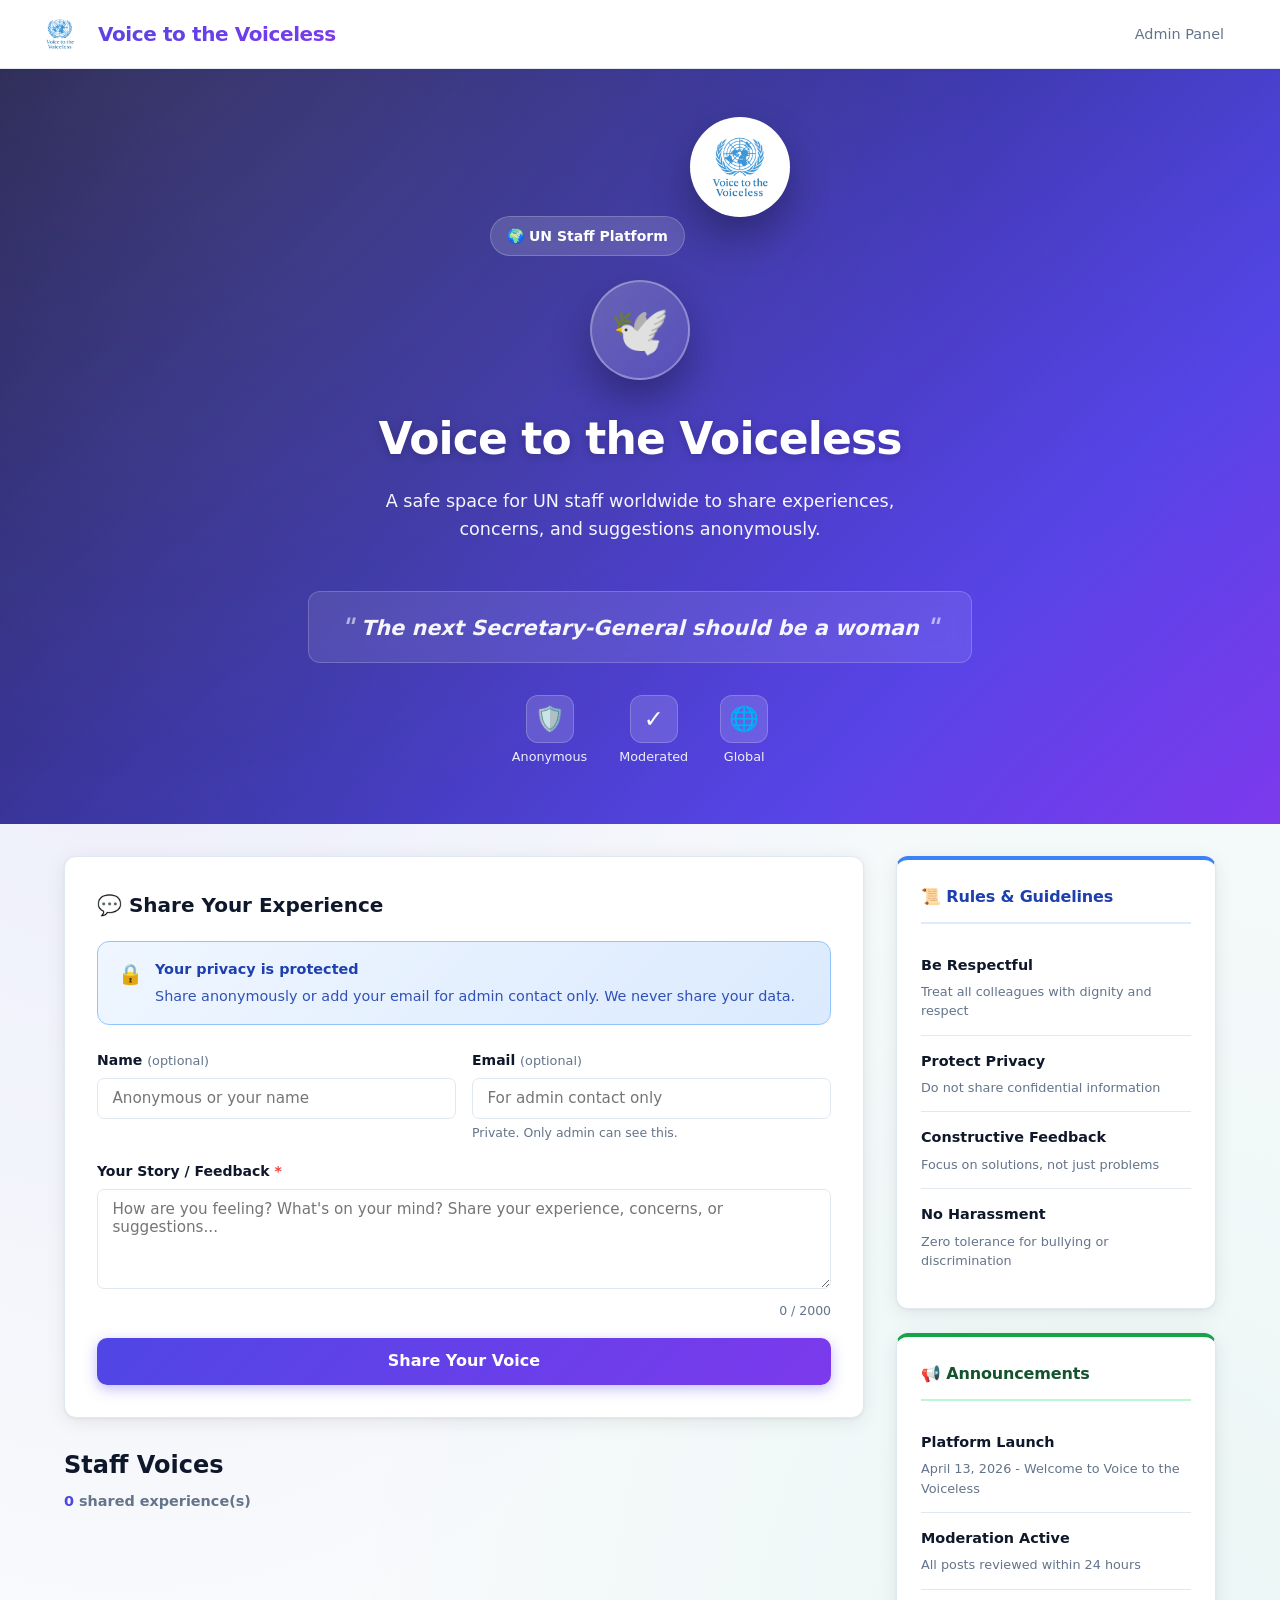
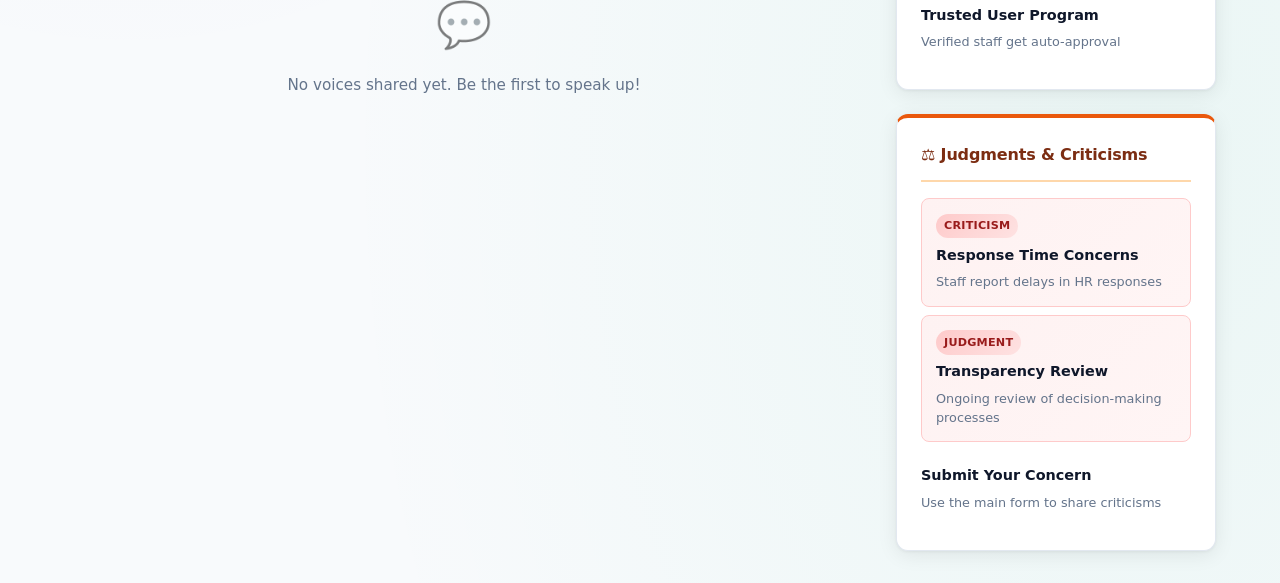
==== index.html @ 8edd5a97 "Increase slogan font size and weight, make it bolder" ====
<!DOCTYPE html>
<html lang="en">
<head>
  <meta charset="UTF-8" />
  <meta name="viewport" content="width=device-width, initial-scale=1.0" />
  <title>Voice to the Voiceless - UN Staff Platform</title>
  <link rel="stylesheet" href="style.css" />
  <style>
    /* Page-specific tweaks */
    .hero {
      background: linear-gradient(135deg, #1e1b4b 0%, #312e81 25%, #4f46e5 75%, #7c3aed 100%);
      color: #fff;
      padding: 3rem 1.5rem 3.5rem;
      text-align: center;
      position: relative;
      overflow: hidden;
    }
    .hero::before {
      content: '';
      position: absolute;
      top: -50%;
      left: -50%;
      width: 200%;
      height: 200%;
      background: radial-gradient(circle at 30% 20%, rgba(255,255,255,0.1) 0%, transparent 40%),
                  radial-gradient(circle at 70% 80%, rgba(124,58,237,0.3) 0%, transparent 40%);
      animation: heroShine 8s ease-in-out infinite;
    }
    @keyframes heroShine {
      0%, 100% { transform: rotate(0deg); }
      50% { transform: rotate(180deg); }
    }
    .hero-badge {
      display: inline-block;
      background: rgba(255,255,255,0.15);
      backdrop-filter: blur(8px);
      border: 1px solid rgba(255,255,255,0.2);
      padding: .5rem 1rem;
      border-radius: 99px;
      font-size: .875rem;
      font-weight: 600;
      margin-bottom: 1.5rem;
      position: relative;
      z-index: 1;
    }
    .hero-logo {
      width: 100px;
      height: 100px;
      margin-bottom: 1.5rem;
      border-radius: 50%;
      background: white;
      padding: 10px;
      box-shadow: 0 20px 40px rgba(0,0,0,0.3);
      position: relative;
      z-index: 1;
    }
    .hero-logo-fallback {
      width: 100px;
      height: 100px;
      margin: 0 auto 1.5rem;
      border-radius: 50%;
      background: linear-gradient(135deg, rgba(255,255,255,0.2), rgba(255,255,255,0.1));
      backdrop-filter: blur(10px);
      border: 2px solid rgba(255,255,255,0.3);
      display: grid;
      place-items: center;
      font-size: 3rem;
      box-shadow: 0 20px 40px rgba(0,0,0,0.3);
      position: relative;
      z-index: 1;
    }
    .hero h1 {
      font-size: clamp(1.8rem, 5vw, 2.75rem);
      font-weight: 800;
      margin-bottom: .75rem;
      position: relative;
      z-index: 1;
      letter-spacing: -0.02em;
      text-shadow: 0 2px 10px rgba(0,0,0,0.2);
    }
    .hero-subtitle {
      opacity: .95;
      font-size: 1.1rem;
      max-width: 540px;
      margin: 0 auto 1.5rem;
      position: relative;
      z-index: 1;
      line-height: 1.6;
      font-weight: 400;
    }
    .hero-slogan {
      margin-top: 1.5rem;
      font-style: italic;
      font-size: 1.3rem;
      font-weight: 700;
      opacity: 0.95;
      position: relative;
      z-index: 1;
      background: rgba(255,255,255,0.1);
      backdrop-filter: blur(8px);
      display: inline-block;
      padding: 1rem 2rem;
      border-radius: 12px;
      border: 1px solid rgba(255,255,255,0.2);
      animation: sloganPulse 3s ease-in-out infinite;
    }
    @keyframes sloganPulse {
      0%, 100% { 
        opacity: 0.95;
        box-shadow: 0 0 20px rgba(255,255,255,0.1);
      }
      50% { 
        opacity: 1;
        box-shadow: 0 0 40px rgba(255,255,255,0.25), 0 0 60px rgba(124,58,237,0.2);
        border-color: rgba(255,255,255,0.4);
      }
    }
    .quote-mark {
      color: rgba(255,255,255,0.6);
      font-size: 1.5rem;
      animation: quoteGlow 3s ease-in-out infinite;
    }
    @keyframes quoteGlow {
      0%, 100% { opacity: 0.6; }
      50% { opacity: 1; text-shadow: 0 0 10px rgba(255,255,255,0.5); }
    }
    .hero-stats {
      display: flex;
      justify-content: center;
      gap: 2rem;
      margin-top: 2rem;
      position: relative;
      z-index: 1;
    }
    .hero-stat {
      display: flex;
      flex-direction: column;
      align-items: center;
      gap: .25rem;
    }
    .hero-stat-num {
      font-size: 1.5rem;
      background: rgba(255,255,255,0.15);
      width: 48px;
      height: 48px;
      border-radius: 12px;
      display: grid;
      place-items: center;
      backdrop-filter: blur(8px);
      border: 1px solid rgba(255,255,255,0.2);
    }
    .hero-stat-label {
      font-size: .8rem;
      opacity: .9;
      font-weight: 500;
    }
    .privacy-note {
      background: linear-gradient(135deg, #eff6ff, #dbeafe);
      border: 1.5px solid #93c5fd;
      border-radius: 12px;
      padding: 1rem 1.25rem;
      font-size: .9rem;
      color: #1e40af;
      display: flex;
      align-items: flex-start;
      gap: .75rem;
      margin-bottom: 1.5rem;
    }
    .privacy-icon {
      font-size: 1.25rem;
      flex-shrink: 0;
    }
    .privacy-content {
      display: flex;
      flex-direction: column;
      gap: .25rem;
    }
    .privacy-content strong {
      font-weight: 600;
    }
    .privacy-content span {
      opacity: 0.9;
    }
    .btn-primary.full { width: 100%; justify-content: center; font-size: 1rem; padding: .75rem; }
    #comment-count-label {
      font-size: .9rem;
      color: var(--text-muted);
      font-weight: 600;
    }
    #comment-count-label span {
      color: var(--primary);
    }
    .optional-tag {
      color: var(--text-muted);
      font-size: .8rem;
      font-weight: 400;
    }
    .reply-btn {
      background: none;
      border: none;
      color: var(--primary);
      font-size: .85rem;
      cursor: pointer;
      padding: 0;
      margin-top: .5rem;
    }
    .reply-btn:hover {
      text-decoration: underline;
    }
    .reactions {
      display: flex;
      gap: .5rem;
      margin-top: .75rem;
    }
    .reaction-btn {
      background: var(--bg);
      border: 1.5px solid var(--border);
      border-radius: 99px;
      padding: .5rem 1rem;
      font-size: .9rem;
      cursor: pointer;
      transition: all var(--transition);
      display: inline-flex;
      align-items: center;
      gap: .35rem;
      font-weight: 500;
    }
    .reaction-btn:hover {
      background: var(--surface);
      border-color: var(--primary);
      transform: translateY(-2px);
      box-shadow: 0 4px 12px rgba(79, 70, 229, 0.15);
    }
    .reaction-btn.active {
      background: linear-gradient(135deg, var(--primary-light), #e0e7ff);
      border-color: var(--primary);
      color: var(--primary);
      box-shadow: 0 4px 12px rgba(79, 70, 229, 0.2);
    }
    
    /* Layout with sidebar */
    .main-layout {
      display: grid;
      grid-template-columns: 1fr 320px;
      gap: 2rem;
      max-width: 1200px;
      margin: 0 auto;
      padding: 2rem 1.5rem;
    }
    
    @media (max-width: 900px) {
      .main-layout {
        grid-template-columns: 1fr;
      }
    }
    
    /* Sidebar sections */
    .sidebar {
      display: flex;
      flex-direction: column;
      gap: 1.5rem;
    }
    
    .sidebar-section {
      background: var(--surface);
      border: 1px solid var(--border);
      border-radius: var(--radius);
      padding: 1.5rem;
      box-shadow: var(--shadow);
      transition: all var(--transition);
    }
    
    .sidebar-section:hover {
      box-shadow: var(--shadow-lg);
      transform: translateY(-2px);
    }
    
    .sidebar-section h3 {
      font-size: 1rem;
      font-weight: 700;
      margin-bottom: 1rem;
      padding-bottom: .75rem;
      border-bottom: 2px solid var(--border);
      display: flex;
      align-items: center;
      gap: .5rem;
      letter-spacing: -0.01em;
    }
    
    .sidebar-section.rules { border-top: 4px solid #3b82f6; }
    .sidebar-section.rules h3 { color: #1e40af; border-color: #dbeafe; }
    
    .sidebar-section.judgments { border-top: 4px solid #ea580c; }
    .sidebar-section.judgments h3 { color: #7c2d12; border-color: #fed7aa; }
    
    .sidebar-section.announcements { border-top: 4px solid #16a34a; }
    .sidebar-section.announcements h3 { color: #14532d; border-color: #bbf7d0; }
    
    .sidebar-item {
      padding: .875rem 0;
      border-bottom: 1px solid var(--border);
      font-size: .9rem;
      transition: all var(--transition);
    }
    
    .sidebar-item:last-child {
      border-bottom: none;
    }
    
    .sidebar-item:hover {
      padding-left: .5rem;
    }
    
    .sidebar-item-title {
      font-weight: 600;
      color: var(--text);
      margin-bottom: .35rem;
      display: flex;
      align-items: center;
      gap: .4rem;
    }
    
    .sidebar-item-meta {
      font-size: .8rem;
      color: var(--text-muted);
      line-height: 1.5;
    }
    
    .sidebar-item.criticism {
      background: linear-gradient(135deg, #fef2f2, #fff5f5);
      padding: .875rem;
      border-radius: 8px;
      margin-bottom: .5rem;
      border: 1px solid #fecaca;
    }
    
    .criticism-tag {
      display: inline-block;
      background: linear-gradient(135deg, #fecaca, #fee2e2);
      color: #991b1b;
      font-size: .7rem;
      padding: .2rem .5rem;
      border-radius: 99px;
      font-weight: 600;
      margin-bottom: .35rem;
      text-transform: uppercase;
      letter-spacing: 0.02em;
    }
  </style>
</head>
<body>

  <!-- Header -->
  <header class="site-header">
    <div class="header-inner">
      <a href="index.html" class="site-logo">
        <img src="logo.png" alt="Logo" style="width:40px;height:40px;border-radius:50%;margin-right:10px;">
        Voice to the Voiceless
      </a>
      <nav class="header-nav">
        <a href="admin.html">Admin Panel</a>
      </nav>
    </div>
  </header>

  <!-- Hero -->
  <div class="hero">
    <div class="hero-badge">🌍 UN Staff Platform</div>
    <img src="logo.png" alt="UN Voice Logo" class="hero-logo" onerror="this.style.display='none'">
    <div class="hero-logo-fallback" id="hero-logo-fallback">🕊️</div>
    <h1>Voice to the Voiceless</h1>
    <p class="hero-subtitle">A safe space for UN staff worldwide to share experiences, concerns, and suggestions anonymously.</p>
    <div class="hero-slogan">
      <span class="quote-mark">"</span>
      The next Secretary-General should be a woman
      <span class="quote-mark">"</span>
    </div>
    <div class="hero-stats">
      <div class="hero-stat">
        <span class="hero-stat-num">🛡️</span>
        <span class="hero-stat-label">Anonymous</span>
      </div>
      <div class="hero-stat">
        <span class="hero-stat-num">✓</span>
        <span class="hero-stat-label">Moderated</span>
      </div>
      <div class="hero-stat">
        <span class="hero-stat-num">🌐</span>
        <span class="hero-stat-label">Global</span>
      </div>
    </div>
  </div>

  <!-- Main Layout -->
  <div class="main-layout">
    
    <!-- Left Column: Comment Form & Discussion -->
    <div class="main-content">
      <!-- Submit Form -->
      <div class="card">
        <h2 class="card-title">&#128172; Share Your Experience</h2>

        <div class="privacy-note">
          <span class="privacy-icon">🔒</span>
          <div class="privacy-content">
            <strong>Your privacy is protected</strong>
            <span>Share anonymously or add your email for admin contact only. We never share your data.</span>
          </div>
        </div>

        <!-- Success banner -->
        <div class="submit-success" id="submit-success">
          &#10003;&nbsp; Your voice has been shared and is awaiting review. Thank you for speaking up!
        </div>

        <form id="comment-form" novalidate>
          <div class="form-row">
            <div class="form-group">
              <label for="name">Name <span class="optional-tag">(optional)</span></label>
              <input type="text" id="name" placeholder="Anonymous or your name" maxlength="60" />
            </div>
            <div class="form-group">
              <label for="email">Email <span class="optional-tag">(optional)</span></label>
              <input type="email" id="email" placeholder="For admin contact only" maxlength="120" />
              <div style="font-size:.78rem;color:var(--text-muted);margin-top:.25rem">
                Private. Only admin can see this.
              </div>
            </div>
          </div>

          <div class="form-group">
            <label for="message">Your Story / Feedback <span style="color:var(--danger)">*</span></label>
            <textarea id="message" placeholder="How are you feeling? What's on your mind? Share your experience, concerns, or suggestions..." maxlength="2000" required></textarea>
            <div class="char-counter" id="char-counter">0 / 2000</div>
          </div>

          <button type="submit" class="btn btn-primary full" id="submit-btn">
            Share Your Voice
          </button>
        </form>
      </div>

      <!-- Approved comments -->
      <div>
        <h2 class="section-heading">Staff Voices</h2>
        <p class="section-sub" id="comment-count-label">
          <span id="count-num">0</span> shared experience(s)
        </p>

        <div class="comment-list" id="approved-comments">
          <!-- injected by app.js -->
        </div>
      </div>
    </div>
    
    <!-- Right Column: Sidebar -->
    <aside class="sidebar">
      
      <!-- Rules Section -->
      <div class="sidebar-section rules">
        <h3>&#128220; Rules & Guidelines</h3>
        <div class="sidebar-item">
          <div class="sidebar-item-title">Be Respectful</div>
          <div class="sidebar-item-meta">Treat all colleagues with dignity and respect</div>
        </div>
        <div class="sidebar-item">
          <div class="sidebar-item-title">Protect Privacy</div>
          <div class="sidebar-item-meta">Do not share confidential information</div>
        </div>
        <div class="sidebar-item">
          <div class="sidebar-item-title">Constructive Feedback</div>
          <div class="sidebar-item-meta">Focus on solutions, not just problems</div>
        </div>
        <div class="sidebar-item">
          <div class="sidebar-item-title">No Harassment</div>
          <div class="sidebar-item-meta">Zero tolerance for bullying or discrimination</div>
        </div>
      </div>
      
      <!-- Announcements Section -->
      <div class="sidebar-section announcements">
        <h3>&#128226; Announcements</h3>
        <div class="sidebar-item">
          <div class="sidebar-item-title">Platform Launch</div>
          <div class="sidebar-item-meta">April 13, 2026 - Welcome to Voice to the Voiceless</div>
        </div>
        <div class="sidebar-item">
          <div class="sidebar-item-title">Moderation Active</div>
          <div class="sidebar-item-meta">All posts reviewed within 24 hours</div>
        </div>
        <div class="sidebar-item">
          <div class="sidebar-item-title">Trusted User Program</div>
          <div class="sidebar-item-meta">Verified staff get auto-approval</div>
        </div>
      </div>
      
      <!-- Judgments & Criticisms Section -->
      <div class="sidebar-section judgments">
        <h3>&#9878;&#65039; Judgments & Criticisms</h3>
        <div class="sidebar-item criticism">
          <span class="criticism-tag">Criticism</span>
          <div class="sidebar-item-title">Response Time Concerns</div>
          <div class="sidebar-item-meta">Staff report delays in HR responses</div>
        </div>
        <div class="sidebar-item criticism">
          <span class="criticism-tag">Judgment</span>
          <div class="sidebar-item-title">Transparency Review</div>
          <div class="sidebar-item-meta">Ongoing review of decision-making processes</div>
        </div>
        <div class="sidebar-item">
          <div class="sidebar-item-title">Submit Your Concern</div>
          <div class="sidebar-item-meta">Use the main form to share criticisms</div>
        </div>
      </div>
      
    </aside>
    
  </div>

  <!-- Toast container -->
  <div id="toast-container"></div>

  <script src="app.js"></script>
</body>
</html>
---- style.css ----
/* ============================================================
   Moderated Comment Board — Shared Styles
   ============================================================ */

*, *::before, *::after {
  box-sizing: border-box;
  margin: 0;
  padding: 0;
}

:root {
  --bg:          #f8fafc;
  --surface:     #ffffff;
  --border:      #e2e8f0;
  --primary:     #4f46e5;
  --primary-h:   #4338ca;
  --primary-light: #e0e7ff;
  --success:     #10b981;
  --success-bg:  #d1fae5;
  --danger:      #ef4444;
  --danger-bg:   #fee2e2;
  --warn:        #f59e0b;
  --warn-bg:     #fef3c7;
  --text:        #0f172a;
  --text-muted:  #64748b;
  --radius:      12px;
  --radius-sm:   8px;
  --shadow:      0 1px 3px rgba(0,0,0,.05), 0 4px 20px rgba(0,0,0,.08);
  --shadow-lg:   0 10px 40px rgba(0,0,0,.12);
  --transition:  .2s cubic-bezier(0.4, 0, 0.2, 1);
}

body {
  font-family: 'Inter', 'Segoe UI', system-ui, -apple-system, sans-serif;
  background: var(--bg);
  color: var(--text);
  line-height: 1.6;
  min-height: 100vh;
  background-image: 
    radial-gradient(ellipse at 10% 20%, rgba(79, 70, 229, 0.08) 0%, transparent 50%),
    radial-gradient(ellipse at 90% 80%, rgba(16, 185, 129, 0.06) 0%, transparent 50%);
}

/* ── Header ─────────────────────────────────────────────── */
.site-header {
  background: rgba(255, 255, 255, 0.95);
  backdrop-filter: blur(12px);
  border-bottom: 1px solid var(--border);
  padding: 0 1.5rem;
  position: sticky;
  top: 0;
  z-index: 100;
  box-shadow: 0 1px 3px rgba(0,0,0,.04);
}

.header-inner {
  max-width: 1200px;
  margin: 0 auto;
  height: 68px;
  display: flex;
  align-items: center;
  justify-content: space-between;
}

.site-logo {
  font-size: 1.25rem;
  font-weight: 800;
  background: linear-gradient(135deg, var(--primary) 0%, #7c3aed 100%);
  -webkit-background-clip: text;
  -webkit-text-fill-color: transparent;
  background-clip: text;
  text-decoration: none;
  display: flex;
  align-items: center;
  gap: .5rem;
  letter-spacing: -0.02em;
}

.site-logo .logo-icon {
  width: 36px;
  height: 36px;
  background: linear-gradient(135deg, var(--primary) 0%, #7c3aed 100%);
  border-radius: 10px;
  display: grid;
  place-items: center;
  color: #fff;
  font-size: 1rem;
  box-shadow: 0 4px 12px rgba(79, 70, 229, 0.3);
}

.header-nav a {
  font-size: .9rem;
  font-weight: 500;
  color: var(--text-muted);
  text-decoration: none;
  padding: .5rem 1rem;
  border-radius: 8px;
  transition: all var(--transition);
}

.header-nav a:hover {
  background: var(--primary-light);
  color: var(--primary);
}

/* ── Layout ──────────────────────────────────────────────── */
.page-container {
  max-width: 860px;
  margin: 2.5rem auto;
  padding: 0 1.5rem;
}

/* ── Cards ───────────────────────────────────────────────── */
.card {
  background: var(--surface);
  border: 1px solid var(--border);
  border-radius: var(--radius);
  box-shadow: var(--shadow);
  padding: 2rem;
  margin-bottom: 1.75rem;
  transition: transform var(--transition), box-shadow var(--transition);
}

.card:hover {
  box-shadow: var(--shadow-lg);
}

.card-title {
  font-size: 1.25rem;
  font-weight: 700;
  margin-bottom: 1.25rem;
  color: var(--text);
  display: flex;
  align-items: center;
  gap: .5rem;
}

/* ── Forms ───────────────────────────────────────────────── */
.form-group {
  margin-bottom: 1.1rem;
}

label {
  display: block;
  font-size: .875rem;
  font-weight: 600;
  margin-bottom: .4rem;
  color: var(--text);
}

input[type="text"],
input[type="email"],
textarea {
  width: 100%;
  padding: .65rem .9rem;
  border: 1px solid var(--border);
  border-radius: 7px;
  font-size: .95rem;
  font-family: inherit;
  color: var(--text);
  background: var(--surface);
  transition: border-color var(--transition), box-shadow var(--transition);
  resize: vertical;
}

input[type="text"]:focus,
input[type="email"]:focus,
textarea:focus {
  outline: none;
  border-color: var(--primary);
  box-shadow: 0 0 0 3px rgba(79,70,229,.15);
}

textarea { min-height: 100px; }

.form-row {
  display: grid;
  grid-template-columns: 1fr 1fr;
  gap: 1rem;
}

@media (max-width: 560px) {
  .form-row { grid-template-columns: 1fr; }
}

/* ── Buttons ─────────────────────────────────────────────── */
.btn {
  display: inline-flex;
  align-items: center;
  justify-content: center;
  gap: .5rem;
  padding: .75rem 1.5rem;
  border: none;
  border-radius: 10px;
  font-size: .95rem;
  font-weight: 600;
  font-family: inherit;
  cursor: pointer;
  transition: all var(--transition);
  text-decoration: none;
  line-height: 1.4;
  position: relative;
  overflow: hidden;
}

.btn::before {
  content: '';
  position: absolute;
  top: 0;
  left: 0;
  right: 0;
  bottom: 0;
  background: linear-gradient(rgba(255,255,255,0.1), transparent);
  opacity: 0;
  transition: opacity var(--transition);
}

.btn:hover::before { opacity: 1; }

.btn:active { transform: translateY(1px) scale(0.98); }

.btn-primary {
  background: linear-gradient(135deg, var(--primary) 0%, #7c3aed 100%);
  color: #fff;
  box-shadow: 0 4px 14px rgba(79, 70, 229, 0.35);
}
.btn-primary:hover { 
  background: linear-gradient(135deg, var(--primary-h) 0%, #6d28d9 100%);
  box-shadow: 0 6px 20px rgba(79, 70, 229, 0.45);
  transform: translateY(-1px);
}

.btn-success {
  background: linear-gradient(135deg, var(--success) 0%, #059669 100%);
  color: #fff;
  box-shadow: 0 4px 14px rgba(16, 185, 129, 0.3);
}
.btn-success:hover { 
  background: linear-gradient(135deg, #059669 0%, #047857 100%);
  box-shadow: 0 6px 20px rgba(16, 185, 129, 0.4);
  transform: translateY(-1px);
}

.btn-danger {
  background: linear-gradient(135deg, var(--danger) 0%, #dc2626 100%);
  color: #fff;
  box-shadow: 0 4px 14px rgba(239, 68, 68, 0.3);
}
.btn-danger:hover { 
  background: linear-gradient(135deg, #dc2626 0%, #b91c1c 100%);
  box-shadow: 0 6px 20px rgba(239, 68, 68, 0.4);
  transform: translateY(-1px);
}

.btn-ghost {
  background: var(--surface);
  color: var(--text-muted);
  border: 1.5px solid var(--border);
}
.btn-ghost:hover { 
  background: var(--bg); 
  color: var(--text);
  border-color: var(--primary);
  transform: translateY(-1px);
}

.btn:disabled {
  opacity: .55;
  cursor: not-allowed;
  transform: none;
  box-shadow: none;
}

/* ── Badges ──────────────────────────────────────────────── */
.badge {
  display: inline-block;
  padding: .2rem .65rem;
  border-radius: 99px;
  font-size: .75rem;
  font-weight: 700;
  letter-spacing: .02em;
}

.badge-pending  { background: var(--warn-bg);    color: var(--warn);    }
.badge-approved { background: var(--success-bg); color: var(--success); }
.badge-rejected { background: var(--danger-bg);  color: var(--danger);  }

/* ── Comment Cards ───────────────────────────────────────── */
.comment-list {
  display: flex;
  flex-direction: column;
  gap: 1.25rem;
}

.comment-card {
  background: var(--surface);
  border: 1px solid var(--border);
  border-radius: var(--radius);
  padding: 1.5rem;
  box-shadow: var(--shadow);
  transition: all var(--transition);
  position: relative;
}

.comment-card::before {
  content: '';
  position: absolute;
  top: 0;
  left: 0;
  right: 0;
  height: 3px;
  background: linear-gradient(90deg, var(--primary), #7c3aed);
  border-radius: var(--radius) var(--radius) 0 0;
  opacity: 0;
  transition: opacity var(--transition);
}

.comment-card:hover { 
  box-shadow: var(--shadow-lg);
  transform: translateY(-2px);
}

.comment-card:hover::before { opacity: 1; }

.comment-meta {
  display: flex;
  align-items: center;
  gap: .875rem;
  margin-bottom: .875rem;
  flex-wrap: wrap;
}

.comment-avatar {
  width: 44px;
  height: 44px;
  border-radius: 50%;
  background: linear-gradient(135deg, var(--primary) 0%, #7c3aed 50%, #a855f7 100%);
  color: #fff;
  display: grid;
  place-items: center;
  font-weight: 700;
  font-size: 1rem;
  flex-shrink: 0;
  box-shadow: 0 4px 12px rgba(79, 70, 229, 0.25);
}

.comment-author {
  font-weight: 700;
  font-size: 1rem;
  color: var(--text);
}

.comment-date {
  font-size: .825rem;
  color: var(--text-muted);
  margin-left: auto;
  font-weight: 500;
}

.comment-body {
  font-size: 1rem;
  color: var(--text);
  white-space: pre-wrap;
  word-break: break-word;
  line-height: 1.7;
  padding-left: 0;
}

/* ── Toast Notification ──────────────────────────────────── */
#toast-container {
  position: fixed;
  bottom: 1.5rem;
  right: 1.5rem;
  z-index: 9999;
  display: flex;
  flex-direction: column;
  gap: .6rem;
  pointer-events: none;
}

.toast {
  padding: .8rem 1.2rem;
  border-radius: 8px;
  font-size: .9rem;
  font-weight: 600;
  color: #fff;
  box-shadow: 0 4px 16px rgba(0,0,0,.18);
  opacity: 0;
  transform: translateY(12px);
  animation: toastIn .25s ease forwards, toastOut .3s ease 2.7s forwards;
  max-width: 300px;
}

.toast-success { background: var(--success); }
.toast-error   { background: var(--danger);  }
.toast-info    { background: var(--primary);  }

@keyframes toastIn {
  to { opacity: 1; transform: translateY(0); }
}
@keyframes toastOut {
  to { opacity: 0; transform: translateY(8px); }
}

/* ── Empty State ─────────────────────────────────────────── */
.empty-state {
  text-align: center;
  padding: 3rem 1.5rem;
  color: var(--text-muted);
}

.empty-state .empty-icon {
  font-size: 2.8rem;
  margin-bottom: .8rem;
  opacity: .5;
}

.empty-state p {
  font-size: .95rem;
}

/* ── Section headings ────────────────────────────────────── */
.section-heading {
  font-size: 1.5rem;
  font-weight: 800;
  margin-bottom: .35rem;
}

.section-sub {
  color: var(--text-muted);
  font-size: .95rem;
  margin-bottom: 1.75rem;
}

/* ── Divider ─────────────────────────────────────────────── */
.divider {
  border: none;
  border-top: 1px solid var(--border);
  margin: 1.75rem 0;
}

/* ── Char counter ────────────────────────────────────────── */
.char-counter {
  font-size: .78rem;
  color: var(--text-muted);
  text-align: right;
  margin-top: .25rem;
}

.char-counter.over { color: var(--danger); }

/* ── Success banner ──────────────────────────────────────── */
.submit-success {
  background: var(--success-bg);
  border: 1px solid #bbf7d0;
  border-radius: var(--radius);
  padding: 1.25rem 1.5rem;
  color: var(--success);
  font-weight: 600;
  display: none;
  align-items: center;
  gap: .6rem;
  font-size: .95rem;
}
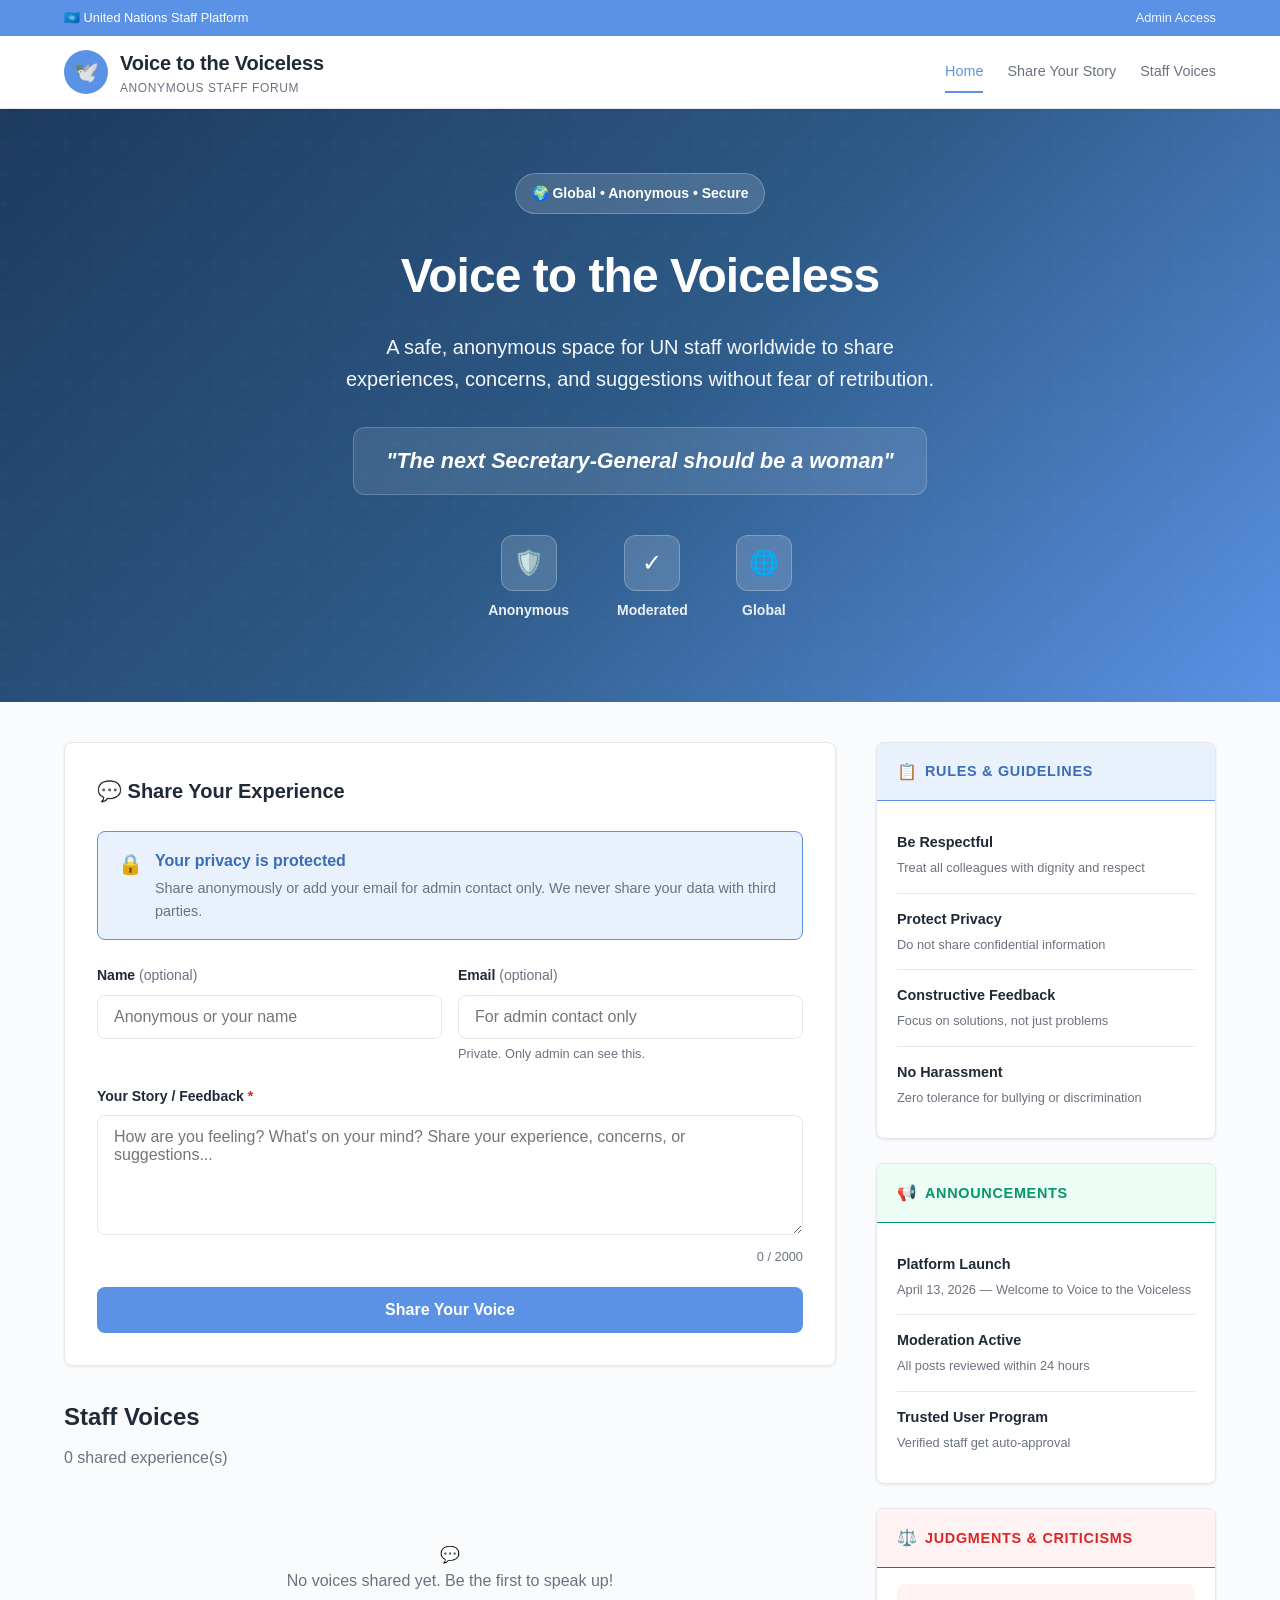
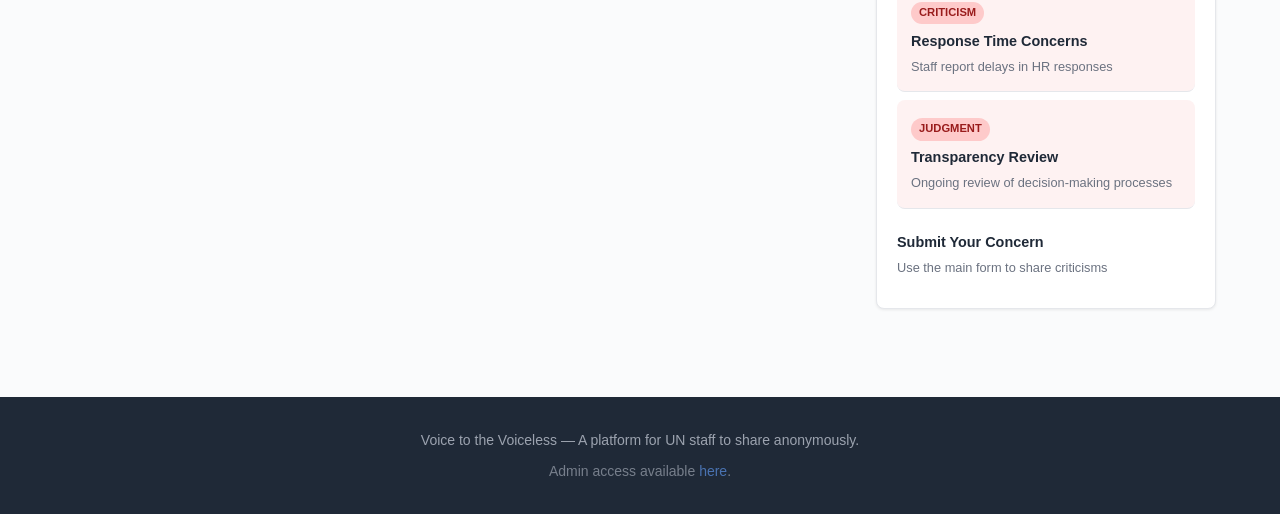
==== commit 88620240: "Complete UN-style professional redesign - official colors, clean layout, improved aesthetics" ====
--- a/index.html
+++ b/index.html
@@ -4,413 +4,82 @@
   <meta charset="UTF-8" />
   <meta name="viewport" content="width=device-width, initial-scale=1.0" />
   <title>Voice to the Voiceless - UN Staff Platform</title>
-  <link rel="stylesheet" href="style.css" />
-  <style>
-    /* Page-specific tweaks */
-    .hero {
-      background: linear-gradient(135deg, #1e1b4b 0%, #312e81 25%, #4f46e5 75%, #7c3aed 100%);
-      color: #fff;
-      padding: 3rem 1.5rem 3.5rem;
-      text-align: center;
-      position: relative;
-      overflow: hidden;
-    }
-    .hero::before {
-      content: '';
-      position: absolute;
-      top: -50%;
-      left: -50%;
-      width: 200%;
-      height: 200%;
-      background: radial-gradient(circle at 30% 20%, rgba(255,255,255,0.1) 0%, transparent 40%),
-                  radial-gradient(circle at 70% 80%, rgba(124,58,237,0.3) 0%, transparent 40%);
-      animation: heroShine 8s ease-in-out infinite;
-    }
-    @keyframes heroShine {
-      0%, 100% { transform: rotate(0deg); }
-      50% { transform: rotate(180deg); }
-    }
-    .hero-badge {
-      display: inline-block;
-      background: rgba(255,255,255,0.15);
-      backdrop-filter: blur(8px);
-      border: 1px solid rgba(255,255,255,0.2);
-      padding: .5rem 1rem;
-      border-radius: 99px;
-      font-size: .875rem;
-      font-weight: 600;
-      margin-bottom: 1.5rem;
-      position: relative;
-      z-index: 1;
-    }
-    .hero-logo {
-      width: 100px;
-      height: 100px;
-      margin-bottom: 1.5rem;
-      border-radius: 50%;
-      background: white;
-      padding: 10px;
-      box-shadow: 0 20px 40px rgba(0,0,0,0.3);
-      position: relative;
-      z-index: 1;
-    }
-    .hero-logo-fallback {
-      width: 100px;
-      height: 100px;
-      margin: 0 auto 1.5rem;
-      border-radius: 50%;
-      background: linear-gradient(135deg, rgba(255,255,255,0.2), rgba(255,255,255,0.1));
-      backdrop-filter: blur(10px);
-      border: 2px solid rgba(255,255,255,0.3);
-      display: grid;
-      place-items: center;
-      font-size: 3rem;
-      box-shadow: 0 20px 40px rgba(0,0,0,0.3);
-      position: relative;
-      z-index: 1;
-    }
-    .hero h1 {
-      font-size: clamp(1.8rem, 5vw, 2.75rem);
-      font-weight: 800;
-      margin-bottom: .75rem;
-      position: relative;
-      z-index: 1;
-      letter-spacing: -0.02em;
-      text-shadow: 0 2px 10px rgba(0,0,0,0.2);
-    }
-    .hero-subtitle {
-      opacity: .95;
-      font-size: 1.1rem;
-      max-width: 540px;
-      margin: 0 auto 1.5rem;
-      position: relative;
-      z-index: 1;
-      line-height: 1.6;
-      font-weight: 400;
-    }
-    .hero-slogan {
-      margin-top: 1.5rem;
-      font-style: italic;
-      font-size: 1.3rem;
-      font-weight: 700;
-      opacity: 0.95;
-      position: relative;
-      z-index: 1;
-      background: rgba(255,255,255,0.1);
-      backdrop-filter: blur(8px);
-      display: inline-block;
-      padding: 1rem 2rem;
-      border-radius: 12px;
-      border: 1px solid rgba(255,255,255,0.2);
-      animation: sloganPulse 3s ease-in-out infinite;
-    }
-    @keyframes sloganPulse {
-      0%, 100% { 
-        opacity: 0.95;
-        box-shadow: 0 0 20px rgba(255,255,255,0.1);
-      }
-      50% { 
-        opacity: 1;
-        box-shadow: 0 0 40px rgba(255,255,255,0.25), 0 0 60px rgba(124,58,237,0.2);
-        border-color: rgba(255,255,255,0.4);
-      }
-    }
-    .quote-mark {
-      color: rgba(255,255,255,0.6);
-      font-size: 1.5rem;
-      animation: quoteGlow 3s ease-in-out infinite;
-    }
-    @keyframes quoteGlow {
-      0%, 100% { opacity: 0.6; }
-      50% { opacity: 1; text-shadow: 0 0 10px rgba(255,255,255,0.5); }
-    }
-    .hero-stats {
-      display: flex;
-      justify-content: center;
-      gap: 2rem;
-      margin-top: 2rem;
-      position: relative;
-      z-index: 1;
-    }
-    .hero-stat {
-      display: flex;
-      flex-direction: column;
-      align-items: center;
-      gap: .25rem;
-    }
-    .hero-stat-num {
-      font-size: 1.5rem;
-      background: rgba(255,255,255,0.15);
-      width: 48px;
-      height: 48px;
-      border-radius: 12px;
-      display: grid;
-      place-items: center;
-      backdrop-filter: blur(8px);
-      border: 1px solid rgba(255,255,255,0.2);
-    }
-    .hero-stat-label {
-      font-size: .8rem;
-      opacity: .9;
-      font-weight: 500;
-    }
-    .privacy-note {
-      background: linear-gradient(135deg, #eff6ff, #dbeafe);
-      border: 1.5px solid #93c5fd;
-      border-radius: 12px;
-      padding: 1rem 1.25rem;
-      font-size: .9rem;
-      color: #1e40af;
-      display: flex;
-      align-items: flex-start;
-      gap: .75rem;
-      margin-bottom: 1.5rem;
-    }
-    .privacy-icon {
-      font-size: 1.25rem;
-      flex-shrink: 0;
-    }
-    .privacy-content {
-      display: flex;
-      flex-direction: column;
-      gap: .25rem;
-    }
-    .privacy-content strong {
-      font-weight: 600;
-    }
-    .privacy-content span {
-      opacity: 0.9;
-    }
-    .btn-primary.full { width: 100%; justify-content: center; font-size: 1rem; padding: .75rem; }
-    #comment-count-label {
-      font-size: .9rem;
-      color: var(--text-muted);
-      font-weight: 600;
-    }
-    #comment-count-label span {
-      color: var(--primary);
-    }
-    .optional-tag {
-      color: var(--text-muted);
-      font-size: .8rem;
-      font-weight: 400;
-    }
-    .reply-btn {
-      background: none;
-      border: none;
-      color: var(--primary);
-      font-size: .85rem;
-      cursor: pointer;
-      padding: 0;
-      margin-top: .5rem;
-    }
-    .reply-btn:hover {
-      text-decoration: underline;
-    }
-    .reactions {
-      display: flex;
-      gap: .5rem;
-      margin-top: .75rem;
-    }
-    .reaction-btn {
-      background: var(--bg);
-      border: 1.5px solid var(--border);
-      border-radius: 99px;
-      padding: .5rem 1rem;
-      font-size: .9rem;
-      cursor: pointer;
-      transition: all var(--transition);
-      display: inline-flex;
-      align-items: center;
-      gap: .35rem;
-      font-weight: 500;
-    }
-    .reaction-btn:hover {
-      background: var(--surface);
-      border-color: var(--primary);
-      transform: translateY(-2px);
-      box-shadow: 0 4px 12px rgba(79, 70, 229, 0.15);
-    }
-    .reaction-btn.active {
-      background: linear-gradient(135deg, var(--primary-light), #e0e7ff);
-      border-color: var(--primary);
-      color: var(--primary);
-      box-shadow: 0 4px 12px rgba(79, 70, 229, 0.2);
-    }
-    
-    /* Layout with sidebar */
-    .main-layout {
-      display: grid;
-      grid-template-columns: 1fr 320px;
-      gap: 2rem;
-      max-width: 1200px;
-      margin: 0 auto;
-      padding: 2rem 1.5rem;
-    }
-    
-    @media (max-width: 900px) {
-      .main-layout {
-        grid-template-columns: 1fr;
-      }
-    }
-    
-    /* Sidebar sections */
-    .sidebar {
-      display: flex;
-      flex-direction: column;
-      gap: 1.5rem;
-    }
-    
-    .sidebar-section {
-      background: var(--surface);
-      border: 1px solid var(--border);
-      border-radius: var(--radius);
-      padding: 1.5rem;
-      box-shadow: var(--shadow);
-      transition: all var(--transition);
-    }
-    
-    .sidebar-section:hover {
-      box-shadow: var(--shadow-lg);
-      transform: translateY(-2px);
-    }
-    
-    .sidebar-section h3 {
-      font-size: 1rem;
-      font-weight: 700;
-      margin-bottom: 1rem;
-      padding-bottom: .75rem;
-      border-bottom: 2px solid var(--border);
-      display: flex;
-      align-items: center;
-      gap: .5rem;
-      letter-spacing: -0.01em;
-    }
-    
-    .sidebar-section.rules { border-top: 4px solid #3b82f6; }
-    .sidebar-section.rules h3 { color: #1e40af; border-color: #dbeafe; }
-    
-    .sidebar-section.judgments { border-top: 4px solid #ea580c; }
-    .sidebar-section.judgments h3 { color: #7c2d12; border-color: #fed7aa; }
-    
-    .sidebar-section.announcements { border-top: 4px solid #16a34a; }
-    .sidebar-section.announcements h3 { color: #14532d; border-color: #bbf7d0; }
-    
-    .sidebar-item {
-      padding: .875rem 0;
-      border-bottom: 1px solid var(--border);
-      font-size: .9rem;
-      transition: all var(--transition);
-    }
-    
-    .sidebar-item:last-child {
-      border-bottom: none;
-    }
-    
-    .sidebar-item:hover {
-      padding-left: .5rem;
-    }
-    
-    .sidebar-item-title {
-      font-weight: 600;
-      color: var(--text);
-      margin-bottom: .35rem;
-      display: flex;
-      align-items: center;
-      gap: .4rem;
-    }
-    
-    .sidebar-item-meta {
-      font-size: .8rem;
-      color: var(--text-muted);
-      line-height: 1.5;
-    }
-    
-    .sidebar-item.criticism {
-      background: linear-gradient(135deg, #fef2f2, #fff5f5);
-      padding: .875rem;
-      border-radius: 8px;
-      margin-bottom: .5rem;
-      border: 1px solid #fecaca;
-    }
-    
-    .criticism-tag {
-      display: inline-block;
-      background: linear-gradient(135deg, #fecaca, #fee2e2);
-      color: #991b1b;
-      font-size: .7rem;
-      padding: .2rem .5rem;
-      border-radius: 99px;
-      font-weight: 600;
-      margin-bottom: .35rem;
-      text-transform: uppercase;
-      letter-spacing: 0.02em;
-    }
-  </style>
+  <link rel="stylesheet" href="un-style.css" />
 </head>
 <body>
+
+  <!-- Top Bar -->
+  <div class="top-bar">
+    <div class="top-bar-inner">
+      <span>🇺🇳 United Nations Staff Platform</span>
+      <a href="admin.html">Admin Access</a>
+    </div>
+  </div>
 
   <!-- Header -->
   <header class="site-header">
     <div class="header-inner">
       <a href="index.html" class="site-logo">
-        <img src="logo.png" alt="Logo" style="width:40px;height:40px;border-radius:50%;margin-right:10px;">
-        Voice to the Voiceless
+        <div class="logo-icon">🕊️</div>
+        <div class="logo-text">
+          <span class="logo-title">Voice to the Voiceless</span>
+          <span class="logo-subtitle">Anonymous Staff Forum</span>
+        </div>
       </a>
       <nav class="header-nav">
-        <a href="admin.html">Admin Panel</a>
+        <a href="index.html" class="active">Home</a>
+        <a href="#share">Share Your Story</a>
+        <a href="#voices">Staff Voices</a>
       </nav>
     </div>
   </header>
 
   <!-- Hero -->
   <div class="hero">
-    <div class="hero-badge">🌍 UN Staff Platform</div>
-    <img src="logo.png" alt="UN Voice Logo" class="hero-logo" onerror="this.style.display='none'">
-    <div class="hero-logo-fallback" id="hero-logo-fallback">🕊️</div>
-    <h1>Voice to the Voiceless</h1>
-    <p class="hero-subtitle">A safe space for UN staff worldwide to share experiences, concerns, and suggestions anonymously.</p>
-    <div class="hero-slogan">
-      <span class="quote-mark">"</span>
-      The next Secretary-General should be a woman
-      <span class="quote-mark">"</span>
-    </div>
-    <div class="hero-stats">
-      <div class="hero-stat">
-        <span class="hero-stat-num">🛡️</span>
-        <span class="hero-stat-label">Anonymous</span>
-      </div>
-      <div class="hero-stat">
-        <span class="hero-stat-num">✓</span>
-        <span class="hero-stat-label">Moderated</span>
-      </div>
-      <div class="hero-stat">
-        <span class="hero-stat-num">🌐</span>
-        <span class="hero-stat-label">Global</span>
+    <div class="hero-content">
+      <div class="hero-badge">🌍 Global • Anonymous • Secure</div>
+      <h1>Voice to the Voiceless</h1>
+      <p class="hero-subtitle">A safe, anonymous space for UN staff worldwide to share experiences, concerns, and suggestions without fear of retribution.</p>
+      <div class="hero-slogan">
+        "The next Secretary-General should be a woman"
+      </div>
+      <div class="hero-features">
+        <div class="hero-feature">
+          <div class="hero-feature-icon">🛡️</div>
+          <span class="hero-feature-label">Anonymous</span>
+        </div>
+        <div class="hero-feature">
+          <div class="hero-feature-icon">✓</div>
+          <span class="hero-feature-label">Moderated</span>
+        </div>
+        <div class="hero-feature">
+          <div class="hero-feature-icon">🌐</div>
+          <span class="hero-feature-label">Global</span>
+        </div>
       </div>
     </div>
   </div>
 
   <!-- Main Layout -->
-  <div class="main-layout">
+  <div class="main-layout" id="share">
     
     <!-- Left Column: Comment Form & Discussion -->
     <div class="main-content">
       <!-- Submit Form -->
       <div class="card">
-        <h2 class="card-title">&#128172; Share Your Experience</h2>
+        <h2 class="card-title">💬 Share Your Experience</h2>
 
         <div class="privacy-note">
           <span class="privacy-icon">🔒</span>
           <div class="privacy-content">
             <strong>Your privacy is protected</strong>
-            <span>Share anonymously or add your email for admin contact only. We never share your data.</span>
+            <span>Share anonymously or add your email for admin contact only. We never share your data with third parties.</span>
           </div>
         </div>
 
         <!-- Success banner -->
         <div class="submit-success" id="submit-success">
-          &#10003;&nbsp; Your voice has been shared and is awaiting review. Thank you for speaking up!
+          ✓ Your voice has been shared and is awaiting review. Thank you for speaking up!
         </div>
 
         <form id="comment-form" novalidate>
@@ -422,7 +91,7 @@
             <div class="form-group">
               <label for="email">Email <span class="optional-tag">(optional)</span></label>
               <input type="email" id="email" placeholder="For admin contact only" maxlength="120" />
-              <div style="font-size:.78rem;color:var(--text-muted);margin-top:.25rem">
+              <div style="font-size:.8rem;color:var(--text-muted);margin-top:.35rem">
                 Private. Only admin can see this.
               </div>
             </div>
@@ -441,7 +110,7 @@
       </div>
 
       <!-- Approved comments -->
-      <div>
+      <div id="voices">
         <h2 class="section-heading">Staff Voices</h2>
         <p class="section-sub" id="comment-count-label">
           <span id="count-num">0</span> shared experience(s)
@@ -449,6 +118,10 @@
 
         <div class="comment-list" id="approved-comments">
           <!-- injected by app.js -->
+          <div class="empty-state">
+            <div class="empty-state-icon">💬</div>
+            <p>No voices shared yet. Be the first to speak up!</p>
+          </div>
         </div>
       </div>
     </div>
@@ -458,58 +131,73 @@
       
       <!-- Rules Section -->
       <div class="sidebar-section rules">
-        <h3>&#128220; Rules & Guidelines</h3>
-        <div class="sidebar-item">
-          <div class="sidebar-item-title">Be Respectful</div>
-          <div class="sidebar-item-meta">Treat all colleagues with dignity and respect</div>
-        </div>
-        <div class="sidebar-item">
-          <div class="sidebar-item-title">Protect Privacy</div>
-          <div class="sidebar-item-meta">Do not share confidential information</div>
-        </div>
-        <div class="sidebar-item">
-          <div class="sidebar-item-title">Constructive Feedback</div>
-          <div class="sidebar-item-meta">Focus on solutions, not just problems</div>
-        </div>
-        <div class="sidebar-item">
-          <div class="sidebar-item-title">No Harassment</div>
-          <div class="sidebar-item-meta">Zero tolerance for bullying or discrimination</div>
+        <div class="sidebar-header">
+          <span>📋</span>
+          <h3>Rules & Guidelines</h3>
+        </div>
+        <div class="sidebar-content">
+          <div class="sidebar-item">
+            <div class="sidebar-item-title">Be Respectful</div>
+            <div class="sidebar-item-meta">Treat all colleagues with dignity and respect</div>
+          </div>
+          <div class="sidebar-item">
+            <div class="sidebar-item-title">Protect Privacy</div>
+            <div class="sidebar-item-meta">Do not share confidential information</div>
+          </div>
+          <div class="sidebar-item">
+            <div class="sidebar-item-title">Constructive Feedback</div>
+            <div class="sidebar-item-meta">Focus on solutions, not just problems</div>
+          </div>
+          <div class="sidebar-item">
+            <div class="sidebar-item-title">No Harassment</div>
+            <div class="sidebar-item-meta">Zero tolerance for bullying or discrimination</div>
+          </div>
         </div>
       </div>
       
       <!-- Announcements Section -->
       <div class="sidebar-section announcements">
-        <h3>&#128226; Announcements</h3>
-        <div class="sidebar-item">
-          <div class="sidebar-item-title">Platform Launch</div>
-          <div class="sidebar-item-meta">April 13, 2026 - Welcome to Voice to the Voiceless</div>
-        </div>
-        <div class="sidebar-item">
-          <div class="sidebar-item-title">Moderation Active</div>
-          <div class="sidebar-item-meta">All posts reviewed within 24 hours</div>
-        </div>
-        <div class="sidebar-item">
-          <div class="sidebar-item-title">Trusted User Program</div>
-          <div class="sidebar-item-meta">Verified staff get auto-approval</div>
+        <div class="sidebar-header">
+          <span>📢</span>
+          <h3>Announcements</h3>
+        </div>
+        <div class="sidebar-content">
+          <div class="sidebar-item">
+            <div class="sidebar-item-title">Platform Launch</div>
+            <div class="sidebar-item-meta">April 13, 2026 — Welcome to Voice to the Voiceless</div>
+          </div>
+          <div class="sidebar-item">
+            <div class="sidebar-item-title">Moderation Active</div>
+            <div class="sidebar-item-meta">All posts reviewed within 24 hours</div>
+          </div>
+          <div class="sidebar-item">
+            <div class="sidebar-item-title">Trusted User Program</div>
+            <div class="sidebar-item-meta">Verified staff get auto-approval</div>
+          </div>
         </div>
       </div>
       
       <!-- Judgments & Criticisms Section -->
       <div class="sidebar-section judgments">
-        <h3>&#9878;&#65039; Judgments & Criticisms</h3>
-        <div class="sidebar-item criticism">
-          <span class="criticism-tag">Criticism</span>
-          <div class="sidebar-item-title">Response Time Concerns</div>
-          <div class="sidebar-item-meta">Staff report delays in HR responses</div>
-        </div>
-        <div class="sidebar-item criticism">
-          <span class="criticism-tag">Judgment</span>
-          <div class="sidebar-item-title">Transparency Review</div>
-          <div class="sidebar-item-meta">Ongoing review of decision-making processes</div>
-        </div>
-        <div class="sidebar-item">
-          <div class="sidebar-item-title">Submit Your Concern</div>
-          <div class="sidebar-item-meta">Use the main form to share criticisms</div>
+        <div class="sidebar-header">
+          <span>⚖️</span>
+          <h3>Judgments & Criticisms</h3>
+        </div>
+        <div class="sidebar-content">
+          <div class="sidebar-item criticism">
+            <span class="criticism-tag">Criticism</span>
+            <div class="sidebar-item-title">Response Time Concerns</div>
+            <div class="sidebar-item-meta">Staff report delays in HR responses</div>
+          </div>
+          <div class="sidebar-item criticism">
+            <span class="criticism-tag">Judgment</span>
+            <div class="sidebar-item-title">Transparency Review</div>
+            <div class="sidebar-item-meta">Ongoing review of decision-making processes</div>
+          </div>
+          <div class="sidebar-item">
+            <div class="sidebar-item-title">Submit Your Concern</div>
+            <div class="sidebar-item-meta">Use the main form to share criticisms</div>
+          </div>
         </div>
       </div>
       
@@ -517,6 +205,14 @@
     
   </div>
 
+  <!-- Footer -->
+  <footer class="site-footer">
+    <div class="footer-inner">
+      <p>Voice to the Voiceless — A platform for UN staff to share anonymously.</p>
+      <p style="margin-top: .5rem; opacity: .7">Admin access available <a href="admin.html">here</a>.</p>
+    </div>
+  </footer>
+
   <!-- Toast container -->
   <div id="toast-container"></div>
 
--- a/un-style.css
+++ b/un-style.css
@@ -0,0 +1,693 @@
+/* ============================================================
+   Voice to the Voiceless — UN Professional Style
+   Official UN Blue: #5B92E5
+   ============================================================ */
+
+*, *::before, *::after {
+  box-sizing: border-box;
+  margin: 0;
+  padding: 0;
+}
+
+:root {
+  --un-blue: #5B92E5;
+  --un-blue-dark: #3B6CB8;
+  --un-blue-light: #E8F1FC;
+  --bg: #FAFBFC;
+  --surface: #FFFFFF;
+  --border: #E5E7EB;
+  --text: #1F2937;
+  --text-muted: #6B7280;
+  --success: #059669;
+  --danger: #DC2626;
+  --warn: #D97706;
+  --radius: 8px;
+  --shadow: 0 1px 3px rgba(0,0,0,.08);
+  --shadow-md: 0 4px 12px rgba(0,0,0,.1);
+  --transition: .2s ease;
+}
+
+body {
+  font-family: -apple-system, BlinkMacSystemFont, 'Segoe UI', Roboto, 'Helvetica Neue', Arial, sans-serif;
+  background: var(--bg);
+  color: var(--text);
+  line-height: 1.6;
+  min-height: 100vh;
+}
+
+/* ── Top Bar ─────────────────────────────────────────────── */
+.top-bar {
+  background: var(--un-blue);
+  color: white;
+  padding: .5rem 0;
+  font-size: .8rem;
+}
+
+.top-bar-inner {
+  max-width: 1200px;
+  margin: 0 auto;
+  padding: 0 1.5rem;
+  display: flex;
+  justify-content: space-between;
+  align-items: center;
+}
+
+.top-bar a {
+  color: white;
+  text-decoration: none;
+  opacity: .9;
+}
+
+.top-bar a:hover {
+  opacity: 1;
+  text-decoration: underline;
+}
+
+/* ── Header ─────────────────────────────────────────────── */
+.site-header {
+  background: var(--surface);
+  border-bottom: 1px solid var(--border);
+  padding: 0;
+  position: sticky;
+  top: 0;
+  z-index: 100;
+  box-shadow: var(--shadow);
+}
+
+.header-inner {
+  max-width: 1200px;
+  margin: 0 auto;
+  padding: 0 1.5rem;
+  height: 72px;
+  display: flex;
+  align-items: center;
+  justify-content: space-between;
+}
+
+.site-logo {
+  display: flex;
+  align-items: center;
+  gap: .75rem;
+  text-decoration: none;
+}
+
+.logo-icon {
+  width: 44px;
+  height: 44px;
+  background: var(--un-blue);
+  border-radius: 50%;
+  display: grid;
+  place-items: center;
+  color: white;
+  font-size: 1.25rem;
+}
+
+.logo-text {
+  display: flex;
+  flex-direction: column;
+}
+
+.logo-title {
+  font-size: 1.25rem;
+  font-weight: 700;
+  color: var(--text);
+  letter-spacing: -0.01em;
+}
+
+.logo-subtitle {
+  font-size: .75rem;
+  color: var(--text-muted);
+  text-transform: uppercase;
+  letter-spacing: 0.05em;
+}
+
+.header-nav {
+  display: flex;
+  align-items: center;
+  gap: 1.5rem;
+}
+
+.header-nav a {
+  font-size: .9rem;
+  color: var(--text-muted);
+  text-decoration: none;
+  font-weight: 500;
+  padding: .5rem 0;
+  border-bottom: 2px solid transparent;
+  transition: all var(--transition);
+}
+
+.header-nav a:hover,
+.header-nav a.active {
+  color: var(--un-blue);
+  border-bottom-color: var(--un-blue);
+}
+
+/* ── Hero ──────────────────────────────────────────────── */
+.hero {
+  background: linear-gradient(135deg, #1e3a5f 0%, #2d5a87 50%, var(--un-blue) 100%);
+  color: white;
+  padding: 4rem 1.5rem 5rem;
+  text-align: center;
+  position: relative;
+}
+
+.hero::before {
+  content: '';
+  position: absolute;
+  top: 0;
+  left: 0;
+  right: 0;
+  bottom: 0;
+  background: url("data:image/svg+xml,%3Csvg width='60' height='60' viewBox='0 0 60 60' xmlns='http://www.w3.org/2000/svg'%3E%3Cg fill='none' fill-rule='evenodd'%3E%3Cg fill='%23ffffff' fill-opacity='0.03'%3E%3Cpath d='M36 34v-4h-2v4h-4v2h4v4h2v-4h4v-2h-4zm0-30V0h-2v4h-4v2h4v4h2V6h4V4h-4zM6 34v-4H4v4H0v2h4v4h2v-4h4v-2H6zM6 4V0H4v4H0v2h4v4h2V6h4V4H6z'/%3E%3C/g%3E%3C/g%3E%3C/svg%3E");
+  opacity: .5;
+}
+
+.hero-content {
+  position: relative;
+  z-index: 1;
+  max-width: 800px;
+  margin: 0 auto;
+}
+
+.hero-badge {
+  display: inline-flex;
+  align-items: center;
+  gap: .5rem;
+  background: rgba(255,255,255,0.15);
+  border: 1px solid rgba(255,255,255,0.25);
+  padding: .5rem 1rem;
+  border-radius: 99px;
+  font-size: .875rem;
+  font-weight: 600;
+  margin-bottom: 1.5rem;
+  backdrop-filter: blur(8px);
+}
+
+.hero h1 {
+  font-size: clamp(2rem, 5vw, 3rem);
+  font-weight: 800;
+  margin-bottom: 1rem;
+  letter-spacing: -0.02em;
+}
+
+.hero-subtitle {
+  font-size: 1.25rem;
+  opacity: .95;
+  max-width: 600px;
+  margin: 0 auto 2rem;
+  line-height: 1.6;
+}
+
+.hero-slogan {
+  display: inline-block;
+  background: rgba(255,255,255,0.1);
+  border: 1px solid rgba(255,255,255,0.2);
+  padding: 1rem 2rem;
+  border-radius: 12px;
+  font-size: 1.35rem;
+  font-weight: 700;
+  font-style: italic;
+  animation: sloganPulse 3s ease-in-out infinite;
+}
+
+@keyframes sloganPulse {
+  0%, 100% { 
+    box-shadow: 0 0 20px rgba(255,255,255,0.1);
+  }
+  50% { 
+    box-shadow: 0 0 40px rgba(255,255,255,0.2), 0 0 60px rgba(91,146,229,0.3);
+    border-color: rgba(255,255,255,0.35);
+  }
+}
+
+.hero-features {
+  display: flex;
+  justify-content: center;
+  gap: 3rem;
+  margin-top: 2.5rem;
+}
+
+.hero-feature {
+  display: flex;
+  flex-direction: column;
+  align-items: center;
+  gap: .5rem;
+}
+
+.hero-feature-icon {
+  width: 56px;
+  height: 56px;
+  background: rgba(255,255,255,0.15);
+  border: 1px solid rgba(255,255,255,0.25);
+  border-radius: 12px;
+  display: grid;
+  place-items: center;
+  font-size: 1.5rem;
+  backdrop-filter: blur(8px);
+}
+
+.hero-feature-label {
+  font-size: .875rem;
+  font-weight: 600;
+  opacity: .9;
+}
+
+/* ── Main Layout ─────────────────────────────────────────── */
+.main-layout {
+  display: grid;
+  grid-template-columns: 1fr 340px;
+  gap: 2.5rem;
+  max-width: 1200px;
+  margin: 0 auto;
+  padding: 2.5rem 1.5rem;
+}
+
+@media (max-width: 900px) {
+  .main-layout {
+    grid-template-columns: 1fr;
+  }
+}
+
+/* ── Cards ───────────────────────────────────────────────── */
+.card {
+  background: var(--surface);
+  border: 1px solid var(--border);
+  border-radius: var(--radius);
+  box-shadow: var(--shadow);
+  padding: 2rem;
+  margin-bottom: 2rem;
+}
+
+.card-title {
+  font-size: 1.25rem;
+  font-weight: 700;
+  margin-bottom: 1.5rem;
+  color: var(--text);
+  display: flex;
+  align-items: center;
+  gap: .5rem;
+}
+
+/* ── Privacy Note ────────────────────────────────────────── */
+.privacy-note {
+  background: var(--un-blue-light);
+  border: 1px solid var(--un-blue);
+  border-radius: var(--radius);
+  padding: 1rem 1.25rem;
+  display: flex;
+  align-items: flex-start;
+  gap: .75rem;
+  margin-bottom: 1.5rem;
+}
+
+.privacy-icon {
+  font-size: 1.25rem;
+  flex-shrink: 0;
+}
+
+.privacy-content {
+  display: flex;
+  flex-direction: column;
+  gap: .25rem;
+}
+
+.privacy-content strong {
+  font-weight: 600;
+  color: var(--un-blue-dark);
+}
+
+.privacy-content span {
+  color: var(--text-muted);
+  font-size: .9rem;
+}
+
+/* ── Forms ───────────────────────────────────────────────── */
+.form-group {
+  margin-bottom: 1.25rem;
+}
+
+label {
+  display: block;
+  font-size: .875rem;
+  font-weight: 600;
+  margin-bottom: .5rem;
+  color: var(--text);
+}
+
+.optional-tag {
+  color: var(--text-muted);
+  font-weight: 400;
+}
+
+input[type="text"],
+input[type="email"],
+textarea {
+  width: 100%;
+  padding: .75rem 1rem;
+  border: 1.5px solid var(--border);
+  border-radius: var(--radius);
+  font-size: 1rem;
+  font-family: inherit;
+  color: var(--text);
+  background: var(--surface);
+  transition: all var(--transition);
+}
+
+input[type="text"]:focus,
+input[type="email"]:focus,
+textarea:focus {
+  outline: none;
+  border-color: var(--un-blue);
+  box-shadow: 0 0 0 3px rgba(91,146,229,.15);
+}
+
+textarea { 
+  min-height: 120px;
+  resize: vertical;
+}
+
+.form-row {
+  display: grid;
+  grid-template-columns: 1fr 1fr;
+  gap: 1rem;
+}
+
+@media (max-width: 560px) {
+  .form-row { grid-template-columns: 1fr; }
+}
+
+.char-counter {
+  font-size: .8rem;
+  color: var(--text-muted);
+  text-align: right;
+  margin-top: .25rem;
+}
+
+/* ── Buttons ─────────────────────────────────────────────── */
+.btn {
+  display: inline-flex;
+  align-items: center;
+  justify-content: center;
+  gap: .5rem;
+  padding: .875rem 1.5rem;
+  border: none;
+  border-radius: var(--radius);
+  font-size: 1rem;
+  font-weight: 600;
+  font-family: inherit;
+  cursor: pointer;
+  transition: all var(--transition);
+  text-decoration: none;
+}
+
+.btn-primary {
+  background: var(--un-blue);
+  color: white;
+}
+
+.btn-primary:hover {
+  background: var(--un-blue-dark);
+  transform: translateY(-1px);
+  box-shadow: var(--shadow-md);
+}
+
+.btn-primary.full {
+  width: 100%;
+}
+
+/* ── Section Headings ────────────────────────────────────── */
+.section-heading {
+  font-size: 1.5rem;
+  font-weight: 700;
+  margin-bottom: .5rem;
+}
+
+.section-sub {
+  color: var(--text-muted);
+  font-size: 1rem;
+  margin-bottom: 1.5rem;
+}
+
+/* ── Comment Cards ───────────────────────────────────────── */
+.comment-list {
+  display: flex;
+  flex-direction: column;
+  gap: 1.25rem;
+}
+
+.comment-card {
+  background: var(--surface);
+  border: 1px solid var(--border);
+  border-radius: var(--radius);
+  padding: 1.5rem;
+  box-shadow: var(--shadow);
+  transition: all var(--transition);
+}
+
+.comment-card:hover {
+  box-shadow: var(--shadow-md);
+  border-color: var(--un-blue);
+}
+
+.comment-header {
+  display: flex;
+  align-items: center;
+  gap: .875rem;
+  margin-bottom: .875rem;
+}
+
+.comment-avatar {
+  width: 40px;
+  height: 40px;
+  border-radius: 50%;
+  background: var(--un-blue);
+  color: white;
+  display: grid;
+  place-items: center;
+  font-weight: 700;
+  font-size: .9rem;
+}
+
+.comment-author {
+  font-weight: 700;
+  font-size: 1rem;
+}
+
+.comment-date {
+  font-size: .8rem;
+  color: var(--text-muted);
+  margin-left: auto;
+}
+
+.comment-body {
+  font-size: 1rem;
+  color: var(--text);
+  line-height: 1.7;
+  white-space: pre-wrap;
+  word-break: break-word;
+}
+
+.reactions {
+  display: flex;
+  gap: .5rem;
+  margin-top: 1rem;
+  padding-top: 1rem;
+  border-top: 1px solid var(--border);
+}
+
+.reaction-btn {
+  background: var(--bg);
+  border: 1px solid var(--border);
+  border-radius: 99px;
+  padding: .5rem 1rem;
+  font-size: .9rem;
+  cursor: pointer;
+  transition: all var(--transition);
+  display: inline-flex;
+  align-items: center;
+  gap: .35rem;
+}
+
+.reaction-btn:hover {
+  background: var(--un-blue-light);
+  border-color: var(--un-blue);
+}
+
+.reaction-btn.active {
+  background: var(--un-blue);
+  border-color: var(--un-blue);
+  color: white;
+}
+
+/* ── Sidebar ─────────────────────────────────────────────── */
+.sidebar {
+  display: flex;
+  flex-direction: column;
+  gap: 1.5rem;
+}
+
+.sidebar-section {
+  background: var(--surface);
+  border: 1px solid var(--border);
+  border-radius: var(--radius);
+  box-shadow: var(--shadow);
+  overflow: hidden;
+}
+
+.sidebar-header {
+  padding: 1rem 1.25rem;
+  border-bottom: 1px solid var(--border);
+  display: flex;
+  align-items: center;
+  gap: .5rem;
+}
+
+.sidebar-section.rules .sidebar-header {
+  background: var(--un-blue-light);
+  border-bottom-color: var(--un-blue);
+}
+
+.sidebar-section.announcements .sidebar-header {
+  background: #ECFDF5;
+  border-bottom-color: var(--success);
+}
+
+.sidebar-section.judgments .sidebar-header {
+  background: #FEF2F2;
+  border-bottom-color: var(--danger);
+}
+
+.sidebar-section h3 {
+  font-size: .9rem;
+  font-weight: 700;
+  text-transform: uppercase;
+  letter-spacing: 0.05em;
+}
+
+.sidebar-section.rules h3 { color: var(--un-blue-dark); }
+.sidebar-section.announcements h3 { color: var(--success); }
+.sidebar-section.judgments h3 { color: var(--danger); }
+
+.sidebar-content {
+  padding: 1rem 1.25rem;
+}
+
+.sidebar-item {
+  padding: .875rem 0;
+  border-bottom: 1px solid var(--border);
+}
+
+.sidebar-item:last-child {
+  border-bottom: none;
+}
+
+.sidebar-item-title {
+  font-weight: 600;
+  font-size: .9rem;
+  margin-bottom: .25rem;
+}
+
+.sidebar-item-meta {
+  font-size: .8rem;
+  color: var(--text-muted);
+}
+
+.sidebar-item.criticism {
+  background: #FEF2F2;
+  padding: .875rem;
+  border-radius: var(--radius);
+  margin-bottom: .5rem;
+}
+
+.criticism-tag {
+  display: inline-block;
+  background: #FECACA;
+  color: #991B1B;
+  font-size: .7rem;
+  padding: .15rem .5rem;
+  border-radius: 99px;
+  font-weight: 600;
+  text-transform: uppercase;
+  margin-bottom: .35rem;
+}
+
+/* ── Toast ───────────────────────────────────────────────── */
+#toast-container {
+  position: fixed;
+  bottom: 1.5rem;
+  right: 1.5rem;
+  z-index: 9999;
+  display: flex;
+  flex-direction: column;
+  gap: .5rem;
+}
+
+.toast {
+  padding: 1rem 1.25rem;
+  border-radius: var(--radius);
+  font-size: .9rem;
+  font-weight: 600;
+  color: white;
+  box-shadow: var(--shadow-md);
+  animation: toastIn .3s ease;
+}
+
+.toast-success { background: var(--success); }
+.toast-error { background: var(--danger); }
+
+@keyframes toastIn {
+  from { opacity: 0; transform: translateY(10px); }
+  to { opacity: 1; transform: translateY(0); }
+}
+
+/* ── Success Banner ──────────────────────────────────────── */
+.submit-success {
+  background: #ECFDF5;
+  border: 1px solid #A7F3D0;
+  border-radius: var(--radius);
+  padding: 1rem 1.25rem;
+  color: var(--success);
+  font-weight: 600;
+  display: none;
+  align-items: center;
+  gap: .5rem;
+  margin-bottom: 1.5rem;
+}
+
+/* ── Empty State ─────────────────────────────────────────── */
+.empty-state {
+  text-align: center;
+  padding: 3rem 1.5rem;
+  color: var(--text-muted);
+}
+
+.empty-state-icon {
+  font-size: 3rem;
+  margin-bottom: 1rem;
+  opacity: .5;
+}
+
+/* ── Footer ──────────────────────────────────────────────── */
+.site-footer {
+  background: #1F2937;
+  color: #9CA3AF;
+  padding: 2rem 1.5rem;
+  margin-top: 3rem;
+}
+
+.footer-inner {
+  max-width: 1200px;
+  margin: 0 auto;
+  text-align: center;
+  font-size: .875rem;
+}
+
+.footer-inner a {
+  color: var(--un-blue);
+  text-decoration: none;
+}
+
+.footer-inner a:hover {
+  text-decoration: underline;
+}
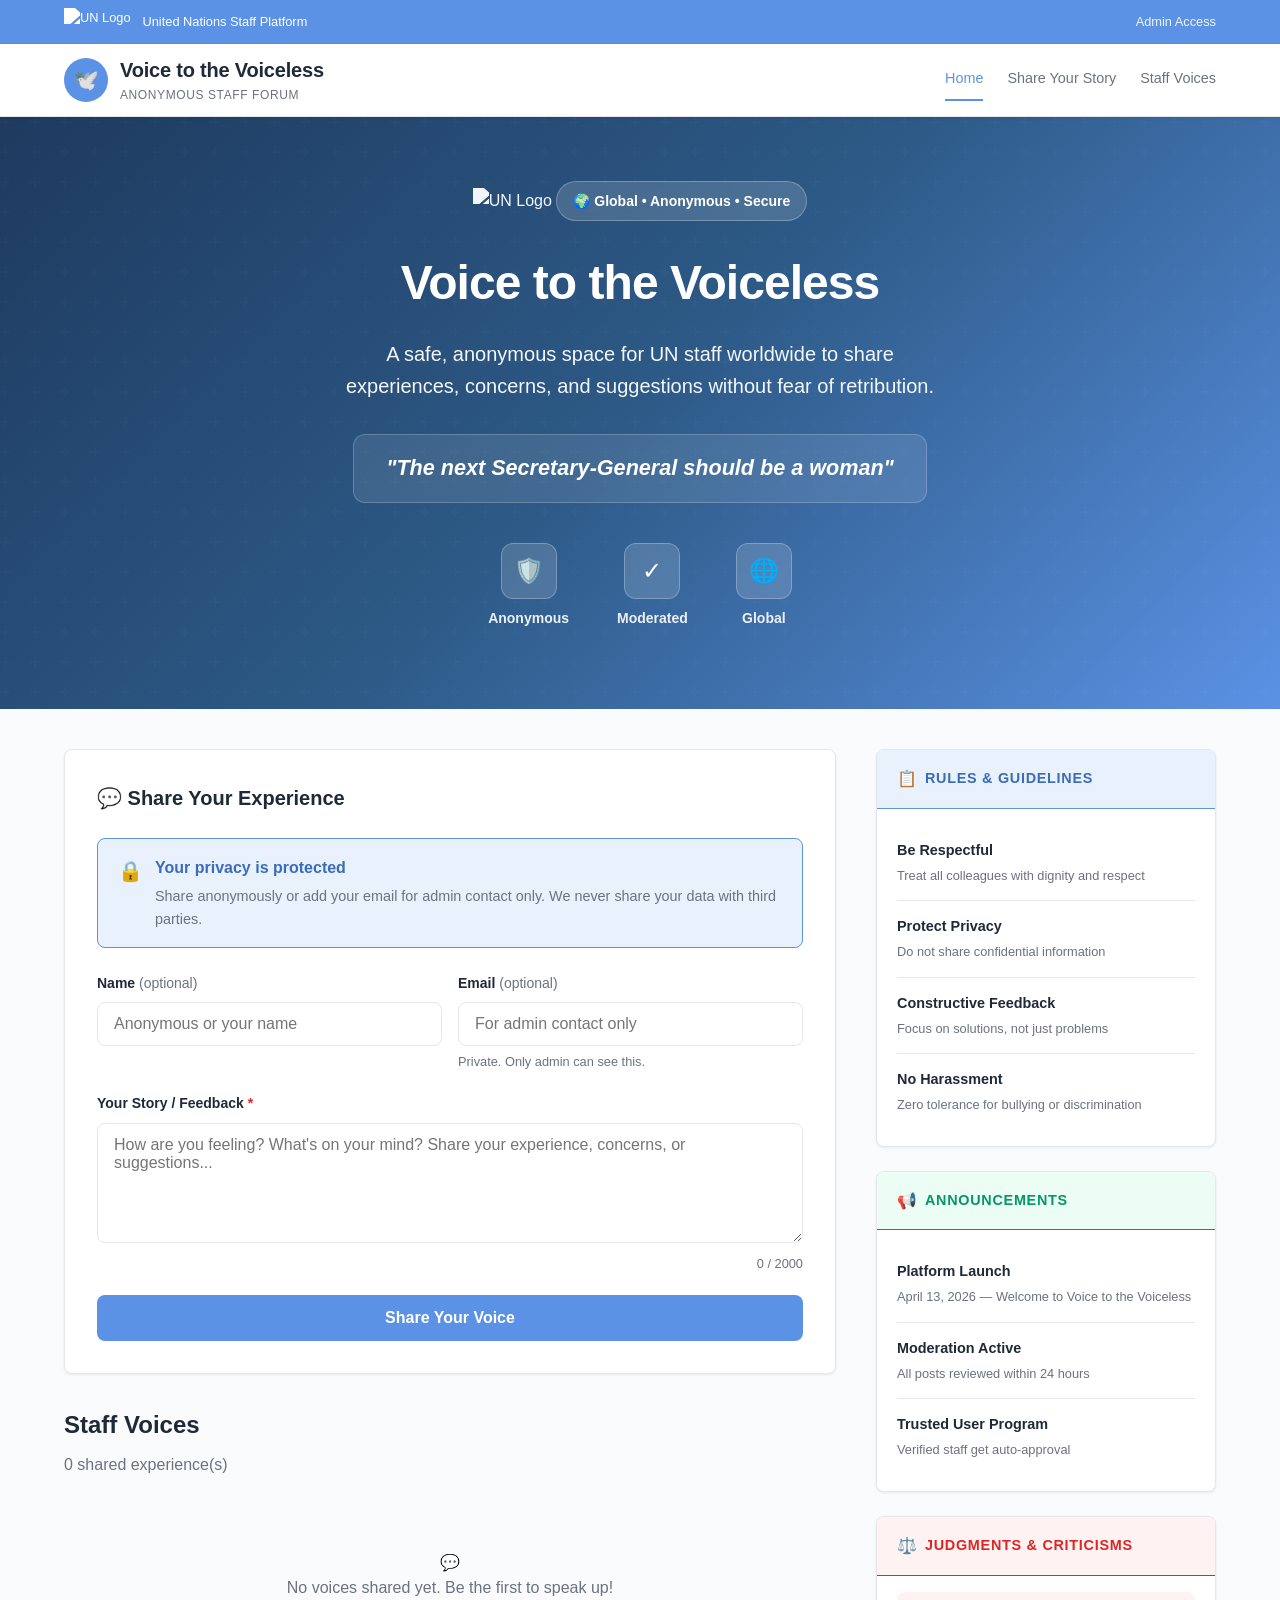
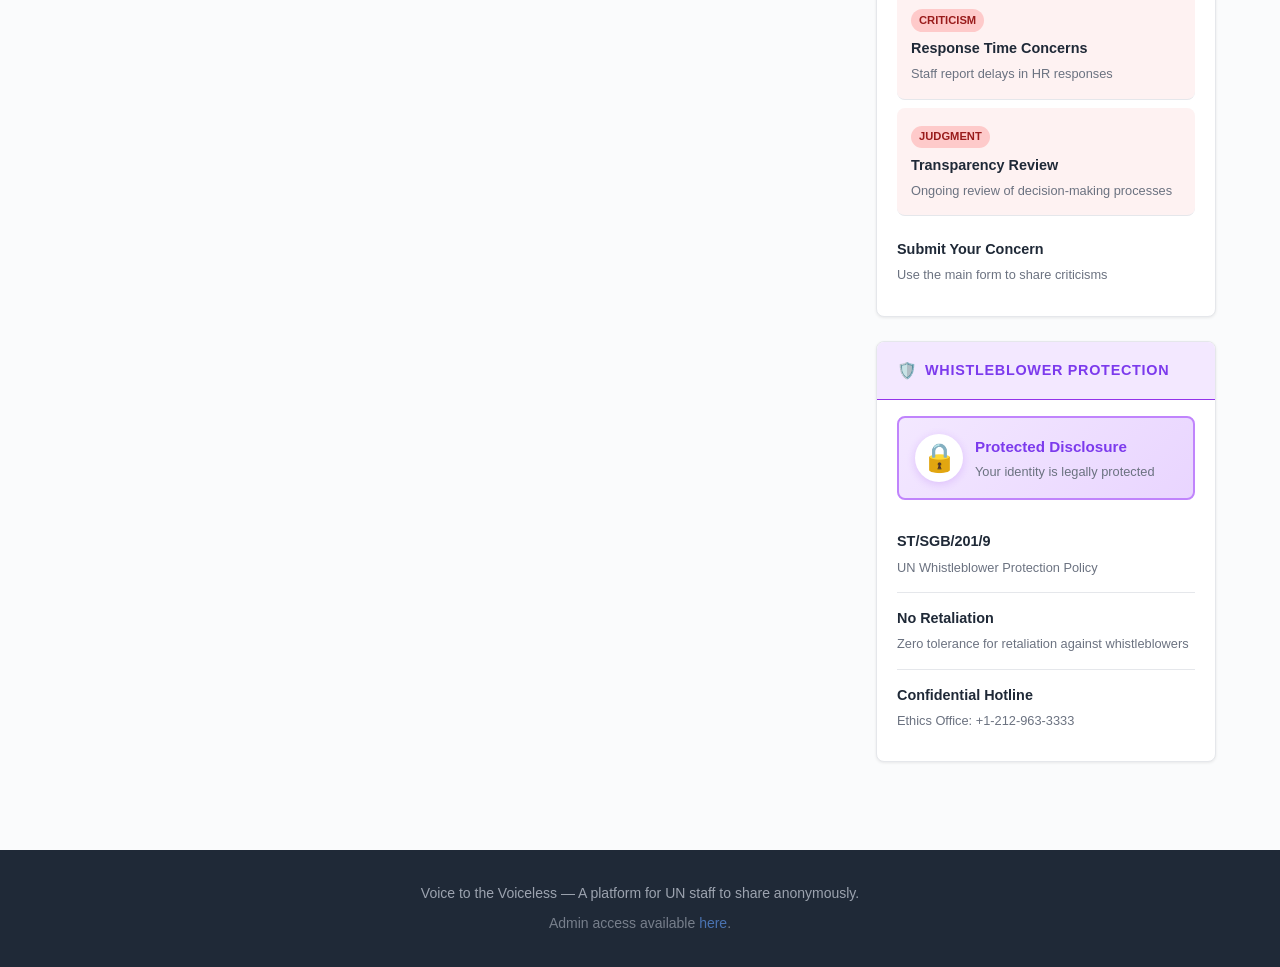
==== commit d8b33ced: "Add UN logo and whistleblower protection section" ====
--- a/index.html
+++ b/index.html
@@ -11,7 +11,10 @@
   <!-- Top Bar -->
   <div class="top-bar">
     <div class="top-bar-inner">
-      <span>🇺🇳 United Nations Staff Platform</span>
+      <div class="un-branding">
+        <img src="https://www.un.org/sites/un2.un.org/files/2020/04/UN-Logo-Dark.png" alt="UN Logo" class="un-logo-small">
+        <span>United Nations Staff Platform</span>
+      </div>
       <a href="admin.html">Admin Access</a>
     </div>
   </div>
@@ -37,6 +40,7 @@
   <!-- Hero -->
   <div class="hero">
     <div class="hero-content">
+      <img src="https://www.un.org/sites/un2.un.org/files/2020/04/UN-Logo-Dark.png" alt="UN Logo" class="un-logo-hero">
       <div class="hero-badge">🌍 Global • Anonymous • Secure</div>
       <h1>Voice to the Voiceless</h1>
       <p class="hero-subtitle">A safe, anonymous space for UN staff worldwide to share experiences, concerns, and suggestions without fear of retribution.</p>
@@ -200,6 +204,35 @@
           </div>
         </div>
       </div>
+
+      <!-- Whistleblower Protection Section -->
+      <div class="sidebar-section whistleblower">
+        <div class="sidebar-header">
+          <span>🛡️</span>
+          <h3>Whistleblower Protection</h3>
+        </div>
+        <div class="sidebar-content">
+          <div class="whistleblower-badge">
+            <div class="wb-icon">🔒</div>
+            <div class="wb-text">
+              <strong>Protected Disclosure</strong>
+              <span>Your identity is legally protected</span>
+            </div>
+          </div>
+          <div class="sidebar-item">
+            <div class="sidebar-item-title">ST/SGB/201/9</div>
+            <div class="sidebar-item-meta">UN Whistleblower Protection Policy</div>
+          </div>
+          <div class="sidebar-item">
+            <div class="sidebar-item-title">No Retaliation</div>
+            <div class="sidebar-item-meta">Zero tolerance for retaliation against whistleblowers</div>
+          </div>
+          <div class="sidebar-item">
+            <div class="sidebar-item-title">Confidential Hotline</div>
+            <div class="sidebar-item-meta">Ethics Office: +1-212-963-3333</div>
+          </div>
+        </div>
+      </div>
       
     </aside>
     
--- a/un-style.css
+++ b/un-style.css
@@ -52,6 +52,18 @@
   align-items: center;
 }
 
+.un-branding {
+  display: flex;
+  align-items: center;
+  gap: .75rem;
+}
+
+.un-logo-small {
+  height: 28px;
+  width: auto;
+  filter: brightness(0) invert(1);
+}
+
 .top-bar a {
   color: white;
   text-decoration: none;
@@ -168,6 +180,14 @@
   z-index: 1;
   max-width: 800px;
   margin: 0 auto;
+}
+
+.un-logo-hero {
+  height: 100px;
+  width: auto;
+  margin-bottom: 1.5rem;
+  filter: brightness(0) invert(1);
+  opacity: 0.95;
 }
 
 .hero-badge {
@@ -558,6 +578,51 @@
   border-bottom-color: var(--danger);
 }
 
+.sidebar-section.whistleblower .sidebar-header {
+  background: #F3E8FF;
+  border-bottom-color: #9333EA;
+}
+
+.sidebar-section.whistleblower h3 { color: #7C3AED; }
+
+.whistleblower-badge {
+  background: linear-gradient(135deg, #F3E8FF, #E9D5FF);
+  border: 2px solid #C084FC;
+  border-radius: var(--radius);
+  padding: 1rem;
+  margin-bottom: 1rem;
+  display: flex;
+  align-items: center;
+  gap: .75rem;
+}
+
+.wb-icon {
+  font-size: 1.75rem;
+  background: white;
+  width: 48px;
+  height: 48px;
+  border-radius: 50%;
+  display: grid;
+  place-items: center;
+  box-shadow: 0 2px 8px rgba(147, 51, 234, 0.2);
+}
+
+.wb-text {
+  display: flex;
+  flex-direction: column;
+  gap: .15rem;
+}
+
+.wb-text strong {
+  color: #7C3AED;
+  font-size: .95rem;
+}
+
+.wb-text span {
+  color: #6B7280;
+  font-size: .8rem;
+}
+
 .sidebar-section h3 {
   font-size: .9rem;
   font-weight: 700;
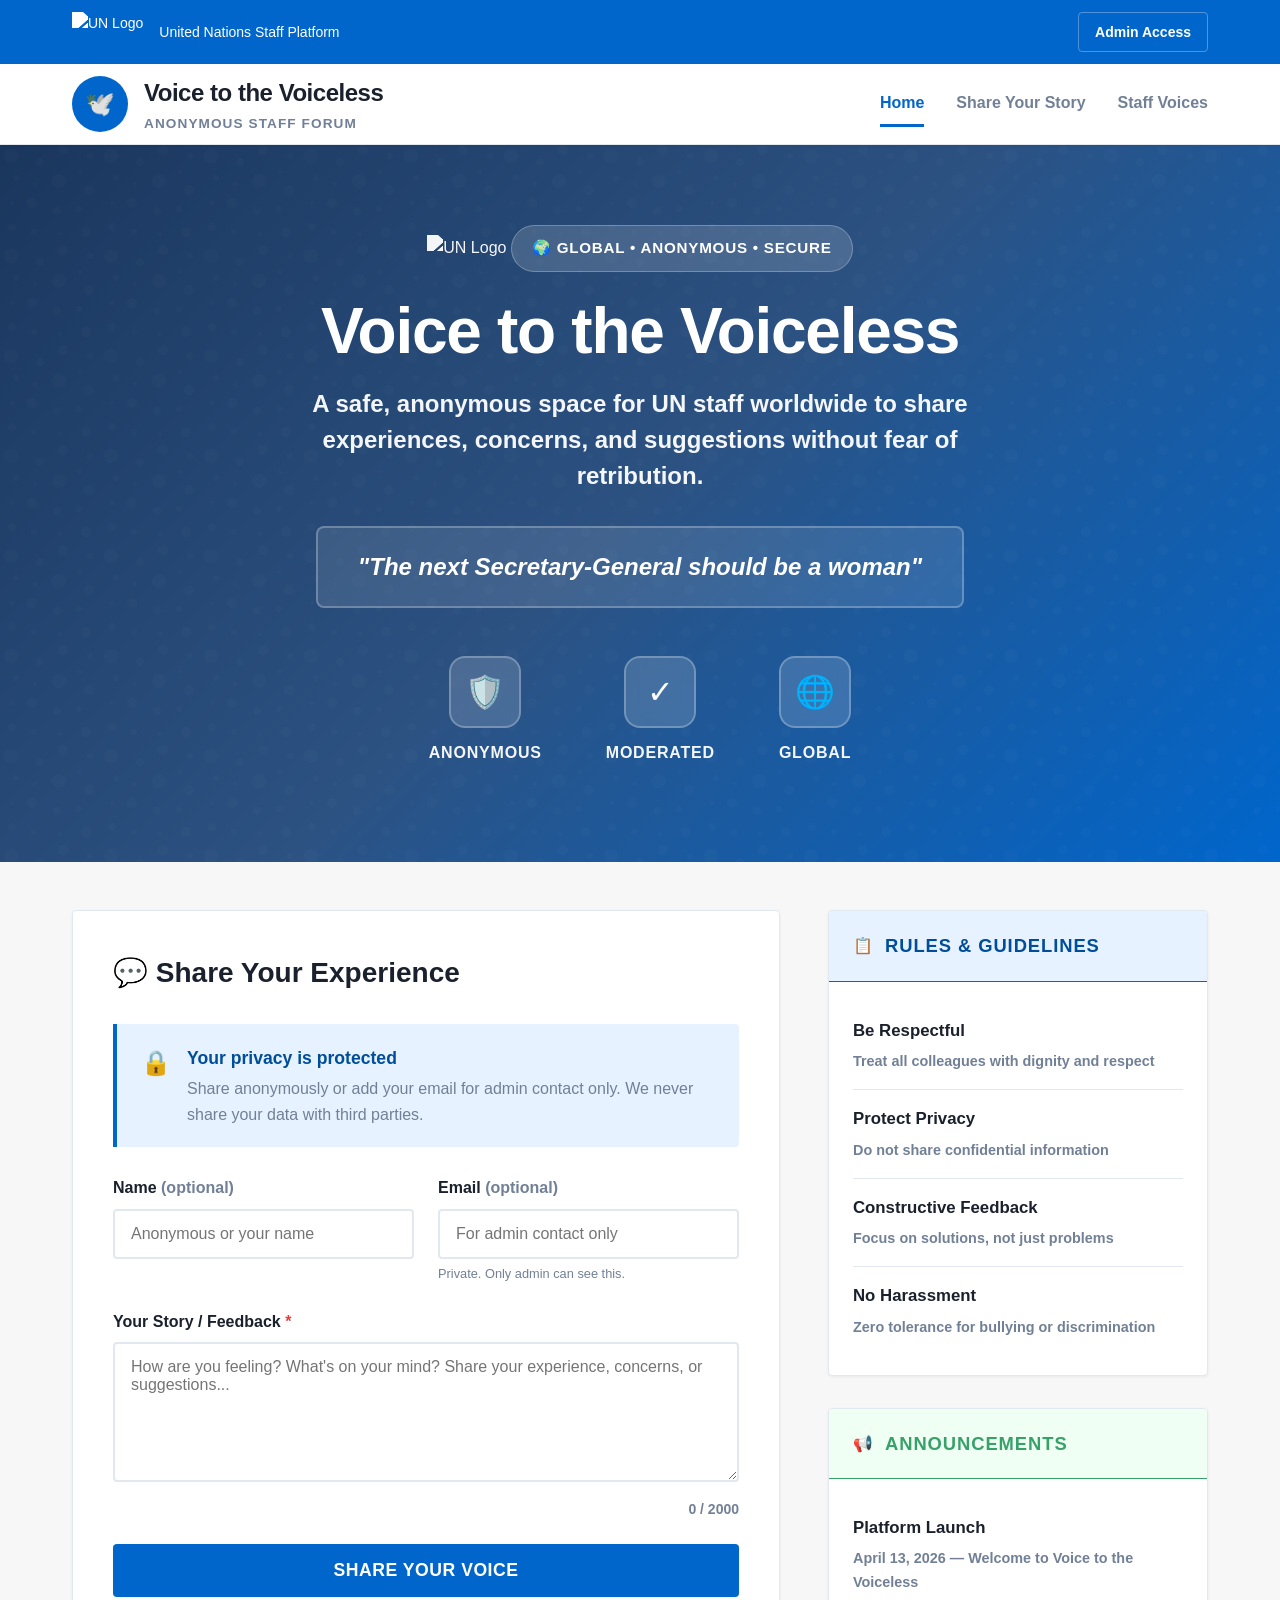
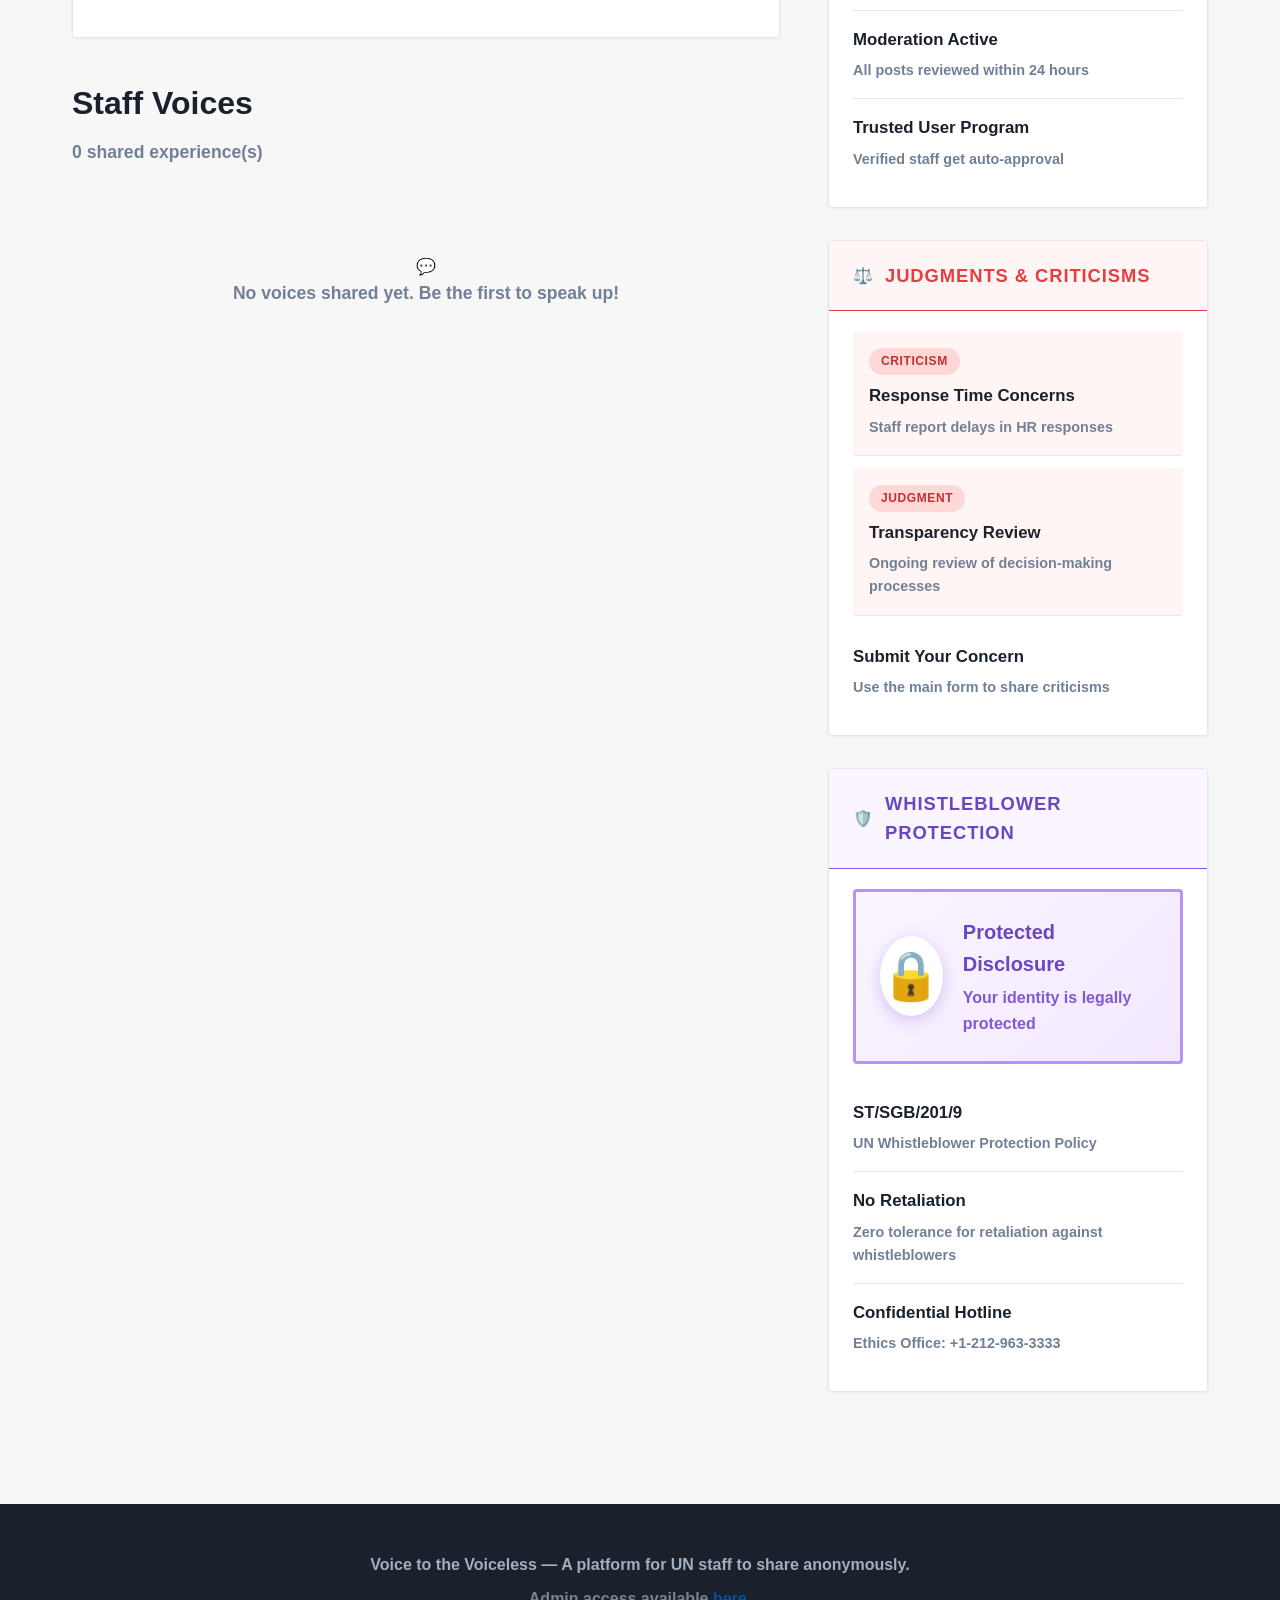
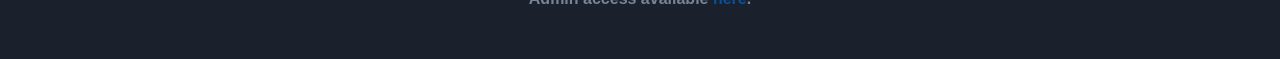
==== commit 5712352c: "Redesign to match UN Forum style - larger elements, bolder typography, professional layout" ====
--- a/index.html
+++ b/index.html
@@ -4,7 +4,7 @@
   <meta charset="UTF-8" />
   <meta name="viewport" content="width=device-width, initial-scale=1.0" />
   <title>Voice to the Voiceless - UN Staff Platform</title>
-  <link rel="stylesheet" href="un-style.css" />
+  <link rel="stylesheet" href="un-forum-style.css" />
 </head>
 <body>
 
--- a/un-forum-style.css
+++ b/un-forum-style.css
@@ -0,0 +1,792 @@
+/* ============================================================
+   Voice to the Voiceless — UN Forum Style
+   Inspired by: https://www.ohchr.org/en/hrc-subsidiary-bodies/united-nations-forum-business-and-human-rights
+   ============================================================ */
+
+*, *::before, *::after {
+  box-sizing: border-box;
+  margin: 0;
+  padding: 0;
+}
+
+:root {
+  --un-blue: #0066CC;
+  --un-blue-dark: #004d99;
+  --un-blue-light: #E6F2FF;
+  --un-gray: #4A5568;
+  --bg: #F7F7F7;
+  --surface: #FFFFFF;
+  --border: #E2E8F0;
+  --text: #1A202C;
+  --text-muted: #718096;
+  --success: #38A169;
+  --danger: #E53E3E;
+  --warn: #D69E2E;
+  --radius: 4px;
+  --shadow: 0 1px 3px rgba(0,0,0,.06);
+  --shadow-md: 0 4px 6px rgba(0,0,0,.08);
+  --shadow-lg: 0 10px 25px rgba(0,0,0,.1);
+  --transition: .2s ease;
+}
+
+body {
+  font-family: -apple-system, BlinkMacSystemFont, 'Segoe UI', Roboto, 'Helvetica Neue', Arial, sans-serif;
+  background: var(--bg);
+  color: var(--text);
+  line-height: 1.6;
+  min-height: 100vh;
+}
+
+/* ── Top Bar ─────────────────────────────────────────────── */
+.top-bar {
+  background: var(--un-blue);
+  color: white;
+  padding: .75rem 0;
+  font-size: .875rem;
+}
+
+.top-bar-inner {
+  max-width: 1200px;
+  margin: 0 auto;
+  padding: 0 2rem;
+  display: flex;
+  justify-content: space-between;
+  align-items: center;
+}
+
+.un-branding {
+  display: flex;
+  align-items: center;
+  gap: 1rem;
+}
+
+.un-logo-small {
+  height: 40px;
+  width: auto;
+  filter: brightness(0) invert(1);
+}
+
+.top-bar a {
+  color: white;
+  text-decoration: none;
+  font-weight: 600;
+  padding: .5rem 1rem;
+  border: 1px solid rgba(255,255,255,0.3);
+  border-radius: var(--radius);
+  transition: all var(--transition);
+}
+
+.top-bar a:hover {
+  background: rgba(255,255,255,0.1);
+  border-color: white;
+}
+
+/* ── Header ─────────────────────────────────────────────── */
+.site-header {
+  background: var(--surface);
+  border-bottom: 1px solid var(--border);
+  padding: 0;
+  position: sticky;
+  top: 0;
+  z-index: 100;
+  box-shadow: var(--shadow);
+}
+
+.header-inner {
+  max-width: 1200px;
+  margin: 0 auto;
+  padding: 0 2rem;
+  height: 80px;
+  display: flex;
+  align-items: center;
+  justify-content: space-between;
+}
+
+.site-logo {
+  display: flex;
+  align-items: center;
+  gap: 1rem;
+  text-decoration: none;
+}
+
+.logo-icon {
+  width: 56px;
+  height: 56px;
+  background: var(--un-blue);
+  border-radius: 50%;
+  display: grid;
+  place-items: center;
+  color: white;
+  font-size: 1.5rem;
+}
+
+.logo-text {
+  display: flex;
+  flex-direction: column;
+}
+
+.logo-title {
+  font-size: 1.5rem;
+  font-weight: 800;
+  color: var(--text);
+  letter-spacing: -0.02em;
+}
+
+.logo-subtitle {
+  font-size: .85rem;
+  color: var(--text-muted);
+  text-transform: uppercase;
+  letter-spacing: 0.08em;
+  font-weight: 600;
+}
+
+.header-nav {
+  display: flex;
+  align-items: center;
+  gap: 2rem;
+}
+
+.header-nav a {
+  font-size: 1rem;
+  color: var(--text-muted);
+  text-decoration: none;
+  font-weight: 600;
+  padding: .5rem 0;
+  border-bottom: 3px solid transparent;
+  transition: all var(--transition);
+}
+
+.header-nav a:hover,
+.header-nav a.active {
+  color: var(--un-blue);
+  border-bottom-color: var(--un-blue);
+}
+
+/* ── Hero ──────────────────────────────────────────────── */
+.hero {
+  background: linear-gradient(135deg, #1a365d 0%, #2c5282 50%, var(--un-blue) 100%);
+  color: white;
+  padding: 5rem 2rem 6rem;
+  text-align: center;
+  position: relative;
+  overflow: hidden;
+}
+
+.hero::before {
+  content: '';
+  position: absolute;
+  top: 0;
+  left: 0;
+  right: 0;
+  bottom: 0;
+  background: url("data:image/svg+xml,%3Csvg width='100' height='100' viewBox='0 0 100 100' xmlns='http://www.w3.org/2000/svg'%3E%3Cpath d='M11 18c3.866 0 7-3.134 7-7s-3.134-7-7-7-7 3.134-7 7 3.134 7 7 7zm48 25c3.866 0 7-3.134 7-7s-3.134-7-7-7-7 3.134-7 7 3.134 7 7 7zm-43-7c1.657 0 3-1.343 3-3s-1.343-3-3-3-3 1.343-3 3 1.343 3 3 3zm63 31c1.657 0 3-1.343 3-3s-1.343-3-3-3-3 1.343-3 3 1.343 3 3 3zM34 90c1.657 0 3-1.343 3-3s-1.343-3-3-3-3 1.343-3 3 1.343 3 3 3zm56-76c1.657 0 3-1.343 3-3s-1.343-3-3-3-3 1.343-3 3 1.343 3 3 3zM12 86c2.21 0 4-1.79 4-4s-1.79-4-4-4-4 1.79-4 4 1.79 4 4 4zm28-65c2.21 0 4-1.79 4-4s-1.79-4-4-4-4 1.79-4 4 1.79 4 4 4zm23-11c2.76 0 5-2.24 5-5s-2.24-5-5-5-5 2.24-5 5 2.24 5 5 5zm-6 60c2.21 0 4-1.79 4-4s-1.79-4-4-4-4 1.79-4 4 1.79 4 4 4zm29 22c2.76 0 5-2.24 5-5s-2.24-5-5-5-5 2.24-5 5 2.24 5 5 5zM32 63c2.76 0 5-2.24 5-5s-2.24-5-5-5-5 2.24-5 5 2.24 5 5 5zm57-13c2.76 0 5-2.24 5-5s-2.24-5-5-5-5 2.24-5 5 2.24 5 5 5zm-9-21c1.105 0 2-.895 2-2s-.895-2-2-2-2 .895-2 2 .895 2 2 2zM60 91c1.105 0 2-.895 2-2s-.895-2-2-2-2 .895-2 2 .895 2 2 2zM35 41c1.105 0 2-.895 2-2s-.895-2-2-2-2 .895-2 2 .895 2 2 2zM12 60c1.105 0 2-.895 2-2s-.895-2-2-2-2 .895-2 2 .895 2 2 2z' fill='%23ffffff' fill-opacity='0.03' fill-rule='evenodd'/%3E%3C/svg%3E");
+  opacity: .5;
+}
+
+.hero-content {
+  position: relative;
+  z-index: 1;
+  max-width: 900px;
+  margin: 0 auto;
+}
+
+.un-logo-hero {
+  height: 160px;
+  width: auto;
+  margin-bottom: 2rem;
+  filter: brightness(0) invert(1);
+  opacity: 0.95;
+}
+
+.hero-badge {
+  display: inline-flex;
+  align-items: center;
+  gap: .5rem;
+  background: rgba(255,255,255,0.15);
+  border: 1px solid rgba(255,255,255,0.25);
+  padding: .625rem 1.25rem;
+  border-radius: 99px;
+  font-size: .95rem;
+  font-weight: 700;
+  margin-bottom: 1.5rem;
+  text-transform: uppercase;
+  letter-spacing: 0.05em;
+}
+
+.hero h1 {
+  font-size: clamp(2.75rem, 6vw, 4rem);
+  font-weight: 900;
+  margin-bottom: 1.25rem;
+  letter-spacing: -0.02em;
+  line-height: 1.1;
+}
+
+.hero-subtitle {
+  font-size: 1.5rem;
+  font-weight: 700;
+  opacity: .95;
+  max-width: 700px;
+  margin: 0 auto 2rem;
+  line-height: 1.5;
+}
+
+.hero-slogan {
+  display: inline-block;
+  background: rgba(255,255,255,0.1);
+  border: 2px solid rgba(255,255,255,0.25);
+  padding: 1.25rem 2.5rem;
+  border-radius: 8px;
+  font-size: 1.5rem;
+  font-weight: 800;
+  font-style: italic;
+  animation: sloganPulse 3s ease-in-out infinite;
+}
+
+@keyframes sloganPulse {
+  0%, 100% { 
+    box-shadow: 0 0 30px rgba(255,255,255,0.1);
+  }
+  50% { 
+    box-shadow: 0 0 50px rgba(255,255,255,0.2), 0 0 80px rgba(0,102,204,0.3);
+    border-color: rgba(255,255,255,0.4);
+  }
+}
+
+.hero-features {
+  display: flex;
+  justify-content: center;
+  gap: 4rem;
+  margin-top: 3rem;
+}
+
+.hero-feature {
+  display: flex;
+  flex-direction: column;
+  align-items: center;
+  gap: .75rem;
+}
+
+.hero-feature-icon {
+  width: 72px;
+  height: 72px;
+  background: rgba(255,255,255,0.15);
+  border: 2px solid rgba(255,255,255,0.25);
+  border-radius: 16px;
+  display: grid;
+  place-items: center;
+  font-size: 2rem;
+  backdrop-filter: blur(8px);
+}
+
+.hero-feature-label {
+  font-size: 1rem;
+  font-weight: 700;
+  opacity: .95;
+  text-transform: uppercase;
+  letter-spacing: 0.05em;
+}
+
+/* ── Main Layout ─────────────────────────────────────────── */
+.main-layout {
+  display: grid;
+  grid-template-columns: 1fr 380px;
+  gap: 3rem;
+  max-width: 1200px;
+  margin: 0 auto;
+  padding: 3rem 2rem;
+}
+
+@media (max-width: 900px) {
+  .main-layout {
+    grid-template-columns: 1fr;
+  }
+}
+
+/* ── Cards ───────────────────────────────────────────────── */
+.card {
+  background: var(--surface);
+  border: 1px solid var(--border);
+  border-radius: var(--radius);
+  box-shadow: var(--shadow);
+  padding: 2.5rem;
+  margin-bottom: 2.5rem;
+}
+
+.card-title {
+  font-size: 1.75rem;
+  font-weight: 800;
+  margin-bottom: 1.75rem;
+  color: var(--text);
+  display: flex;
+  align-items: center;
+  gap: .75rem;
+}
+
+/* ── Privacy Note ────────────────────────────────────────── */
+.privacy-note {
+  background: var(--un-blue-light);
+  border-left: 4px solid var(--un-blue);
+  border-radius: 0 var(--radius) var(--radius) 0;
+  padding: 1.25rem 1.5rem;
+  display: flex;
+  align-items: flex-start;
+  gap: 1rem;
+  margin-bottom: 1.75rem;
+}
+
+.privacy-icon {
+  font-size: 1.5rem;
+  flex-shrink: 0;
+}
+
+.privacy-content {
+  display: flex;
+  flex-direction: column;
+  gap: .25rem;
+}
+
+.privacy-content strong {
+  font-weight: 800;
+  color: var(--un-blue-dark);
+  font-size: 1.1rem;
+}
+
+.privacy-content span {
+  color: var(--text-muted);
+  font-size: 1rem;
+}
+
+/* ── Forms ───────────────────────────────────────────────── */
+.form-group {
+  margin-bottom: 1.5rem;
+}
+
+label {
+  display: block;
+  font-size: 1rem;
+  font-weight: 700;
+  margin-bottom: .5rem;
+  color: var(--text);
+}
+
+.optional-tag {
+  color: var(--text-muted);
+  font-weight: 600;
+}
+
+input[type="text"],
+input[type="email"],
+textarea {
+  width: 100%;
+  padding: .875rem 1rem;
+  border: 2px solid var(--border);
+  border-radius: var(--radius);
+  font-size: 1rem;
+  font-family: inherit;
+  color: var(--text);
+  background: var(--surface);
+  transition: all var(--transition);
+}
+
+input[type="text"]:focus,
+input[type="email"]:focus,
+textarea:focus {
+  outline: none;
+  border-color: var(--un-blue);
+  box-shadow: 0 0 0 4px rgba(0,102,204,.1);
+}
+
+textarea { 
+  min-height: 140px;
+  resize: vertical;
+}
+
+.form-row {
+  display: grid;
+  grid-template-columns: 1fr 1fr;
+  gap: 1.5rem;
+}
+
+@media (max-width: 560px) {
+  .form-row { grid-template-columns: 1fr; }
+}
+
+.char-counter {
+  font-size: .875rem;
+  color: var(--text-muted);
+  text-align: right;
+  margin-top: .5rem;
+  font-weight: 600;
+}
+
+/* ── Buttons ─────────────────────────────────────────────── */
+.btn {
+  display: inline-flex;
+  align-items: center;
+  justify-content: center;
+  gap: .5rem;
+  padding: 1rem 2rem;
+  border: none;
+  border-radius: var(--radius);
+  font-size: 1.1rem;
+  font-weight: 700;
+  font-family: inherit;
+  cursor: pointer;
+  transition: all var(--transition);
+  text-decoration: none;
+  text-transform: uppercase;
+  letter-spacing: 0.03em;
+}
+
+.btn-primary {
+  background: var(--un-blue);
+  color: white;
+}
+
+.btn-primary:hover {
+  background: var(--un-blue-dark);
+  transform: translateY(-2px);
+  box-shadow: var(--shadow-lg);
+}
+
+.btn-primary.full {
+  width: 100%;
+}
+
+/* ── Section Headings ────────────────────────────────────── */
+.section-heading {
+  font-size: 2rem;
+  font-weight: 900;
+  margin-bottom: .5rem;
+}
+
+.section-sub {
+  color: var(--text-muted);
+  font-size: 1.1rem;
+  margin-bottom: 1.5rem;
+  font-weight: 600;
+}
+
+/* ── Comment Cards ───────────────────────────────────────── */
+.comment-list {
+  display: flex;
+  flex-direction: column;
+  gap: 1.5rem;
+}
+
+.comment-card {
+  background: var(--surface);
+  border: 1px solid var(--border);
+  border-radius: var(--radius);
+  padding: 1.75rem;
+  box-shadow: var(--shadow);
+  transition: all var(--transition);
+}
+
+.comment-card:hover {
+  box-shadow: var(--shadow-md);
+  border-color: var(--un-blue);
+}
+
+.comment-header {
+  display: flex;
+  align-items: center;
+  gap: 1rem;
+  margin-bottom: 1rem;
+}
+
+.comment-avatar {
+  width: 48px;
+  height: 48px;
+  border-radius: 50%;
+  background: var(--un-blue);
+  color: white;
+  display: grid;
+  place-items: center;
+  font-weight: 800;
+  font-size: 1.1rem;
+}
+
+.comment-author {
+  font-weight: 800;
+  font-size: 1.1rem;
+}
+
+.comment-date {
+  font-size: .875rem;
+  color: var(--text-muted);
+  margin-left: auto;
+  font-weight: 600;
+}
+
+.comment-body {
+  font-size: 1.05rem;
+  color: var(--text);
+  line-height: 1.7;
+  white-space: pre-wrap;
+  word-break: break-word;
+}
+
+.reactions {
+  display: flex;
+  gap: .75rem;
+  margin-top: 1.25rem;
+  padding-top: 1.25rem;
+  border-top: 1px solid var(--border);
+}
+
+.reaction-btn {
+  background: var(--bg);
+  border: 2px solid var(--border);
+  border-radius: 99px;
+  padding: .625rem 1.25rem;
+  font-size: 1rem;
+  font-weight: 600;
+  cursor: pointer;
+  transition: all var(--transition);
+  display: inline-flex;
+  align-items: center;
+  gap: .5rem;
+}
+
+.reaction-btn:hover {
+  background: var(--un-blue-light);
+  border-color: var(--un-blue);
+}
+
+.reaction-btn.active {
+  background: var(--un-blue);
+  border-color: var(--un-blue);
+  color: white;
+}
+
+/* ── Sidebar ─────────────────────────────────────────────── */
+.sidebar {
+  display: flex;
+  flex-direction: column;
+  gap: 2rem;
+}
+
+.sidebar-section {
+  background: var(--surface);
+  border: 1px solid var(--border);
+  border-radius: var(--radius);
+  box-shadow: var(--shadow);
+  overflow: hidden;
+}
+
+.sidebar-header {
+  padding: 1.25rem 1.5rem;
+  border-bottom: 1px solid var(--border);
+  display: flex;
+  align-items: center;
+  gap: .75rem;
+}
+
+.sidebar-section.rules .sidebar-header {
+  background: var(--un-blue-light);
+  border-bottom-color: var(--un-blue);
+}
+
+.sidebar-section.announcements .sidebar-header {
+  background: #F0FFF4;
+  border-bottom-color: var(--success);
+}
+
+.sidebar-section.judgments .sidebar-header {
+  background: #FFF5F5;
+  border-bottom-color: var(--danger);
+}
+
+.sidebar-section.whistleblower .sidebar-header {
+  background: #FAF5FF;
+  border-bottom-color: #805AD5;
+}
+
+.sidebar-section h3 {
+  font-size: 1.15rem;
+  font-weight: 900;
+  text-transform: uppercase;
+  letter-spacing: 0.05em;
+}
+
+.sidebar-section.rules h3 { color: var(--un-blue-dark); }
+.sidebar-section.announcements h3 { color: var(--success); }
+.sidebar-section.judgments h3 { color: var(--danger); }
+.sidebar-section.whistleblower h3 { color: #6B46C1; }
+
+.sidebar-content {
+  padding: 1.25rem 1.5rem;
+}
+
+.sidebar-item {
+  padding: 1rem 0;
+  border-bottom: 1px solid var(--border);
+}
+
+.sidebar-item:last-child {
+  border-bottom: none;
+}
+
+.sidebar-item-title {
+  font-weight: 800;
+  font-size: 1.05rem;
+  margin-bottom: .35rem;
+}
+
+.sidebar-item-meta {
+  font-size: .9rem;
+  color: var(--text-muted);
+  font-weight: 600;
+}
+
+.sidebar-item.criticism {
+  background: #FFF5F5;
+  padding: 1rem;
+  border-radius: var(--radius);
+  margin-bottom: .75rem;
+}
+
+.criticism-tag {
+  display: inline-block;
+  background: #FED7D7;
+  color: #C53030;
+  font-size: .75rem;
+  padding: .25rem .75rem;
+  border-radius: 99px;
+  font-weight: 800;
+  text-transform: uppercase;
+  letter-spacing: 0.05em;
+  margin-bottom: .5rem;
+}
+
+/* Whistleblower Badge */
+.whistleblower-badge {
+  background: linear-gradient(135deg, #FAF5FF, #F3E8FF);
+  border: 3px solid #B794F4;
+  border-radius: var(--radius);
+  padding: 1.5rem;
+  margin-bottom: 1.25rem;
+  display: flex;
+  align-items: center;
+  gap: 1.25rem;
+}
+
+.wb-icon {
+  font-size: 3rem;
+  background: white;
+  width: 80px;
+  height: 80px;
+  border-radius: 50%;
+  display: grid;
+  place-items: center;
+  box-shadow: 0 4px 15px rgba(128, 90, 213, 0.3);
+}
+
+.wb-text {
+  display: flex;
+  flex-direction: column;
+  gap: .35rem;
+}
+
+.wb-text strong {
+  color: #6B46C1;
+  font-size: 1.25rem;
+  font-weight: 900;
+}
+
+.wb-text span {
+  color: #805AD5;
+  font-size: 1rem;
+  font-weight: 700;
+}
+
+/* ── Toast ───────────────────────────────────────────────── */
+#toast-container {
+  position: fixed;
+  bottom: 1.5rem;
+  right: 1.5rem;
+  z-index: 9999;
+  display: flex;
+  flex-direction: column;
+  gap: .5rem;
+}
+
+.toast {
+  padding: 1.25rem 1.5rem;
+  border-radius: var(--radius);
+  font-size: 1rem;
+  font-weight: 700;
+  color: white;
+  box-shadow: var(--shadow-lg);
+  animation: toastIn .3s ease;
+}
+
+.toast-success { background: var(--success); }
+.toast-error { background: var(--danger); }
+
+@keyframes toastIn {
+  from { opacity: 0; transform: translateY(10px); }
+  to { opacity: 1; transform: translateY(0); }
+}
+
+/* ── Success Banner ──────────────────────────────────────── */
+.submit-success {
+  background: #F0FFF4;
+  border-left: 4px solid var(--success);
+  border-radius: 0 var(--radius) var(--radius) 0;
+  padding: 1.25rem 1.5rem;
+  color: #22543D;
+  font-weight: 800;
+  display: none;
+  align-items: center;
+  gap: .75rem;
+  margin-bottom: 1.5rem;
+  font-size: 1.05rem;
+}
+
+/* ── Empty State ─────────────────────────────────────────── */
+.empty-state {
+  text-align: center;
+  padding: 4rem 1.5rem;
+  color: var(--text-muted);
+}
+
+.empty-state-icon {
+  font-size: 3.5rem;
+  margin-bottom: 1.25rem;
+  opacity: .5;
+}
+
+.empty-state p {
+  font-size: 1.1rem;
+  font-weight: 600;
+}
+
+/* ── Footer ──────────────────────────────────────────────── */
+.site-footer {
+  background: #1A202C;
+  color: #A0AEC0;
+  padding: 3rem 2rem;
+  margin-top: 4rem;
+}
+
+.footer-inner {
+  max-width: 1200px;
+  margin: 0 auto;
+  text-align: center;
+}
+
+.footer-inner p {
+  font-size: 1rem;
+  font-weight: 600;
+}
+
+.footer-inner a {
+  color: var(--un-blue);
+  text-decoration: none;
+}
+
+.footer-inner a:hover {
+  text-decoration: underline;
+}
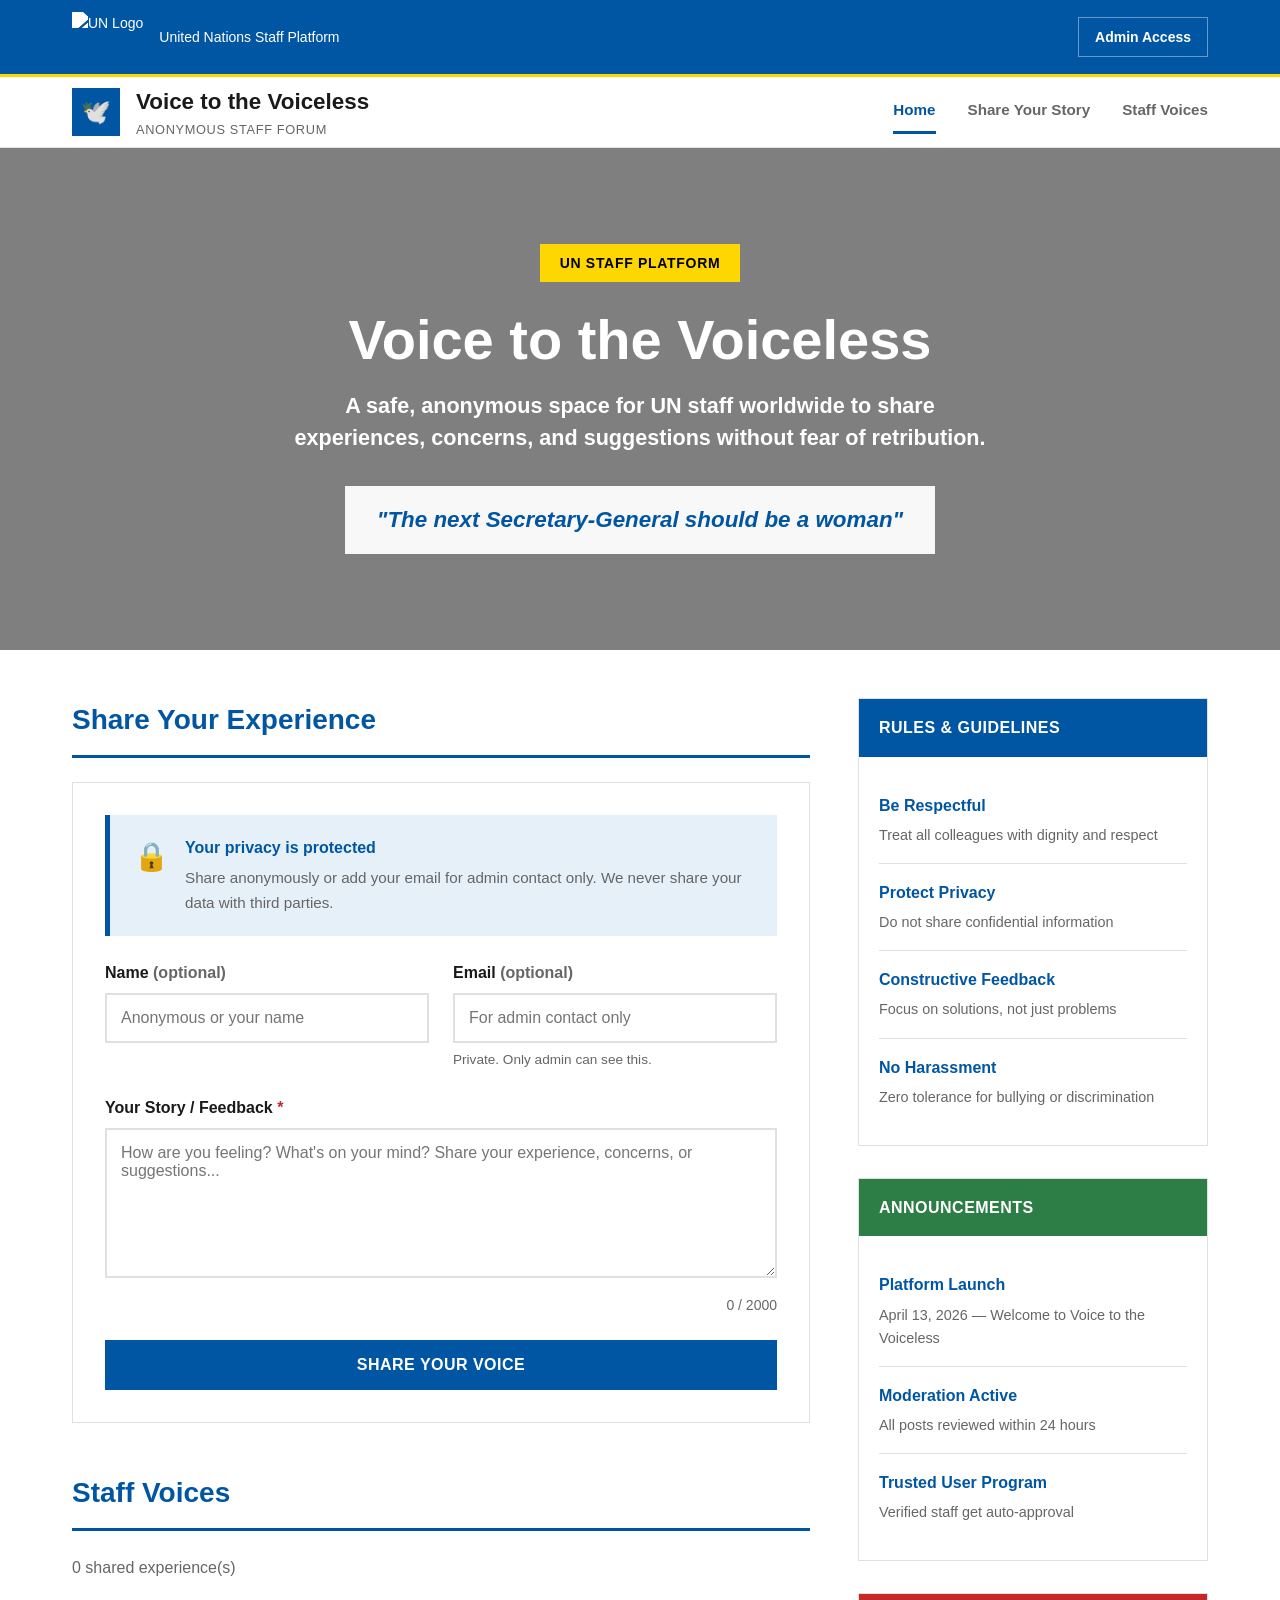
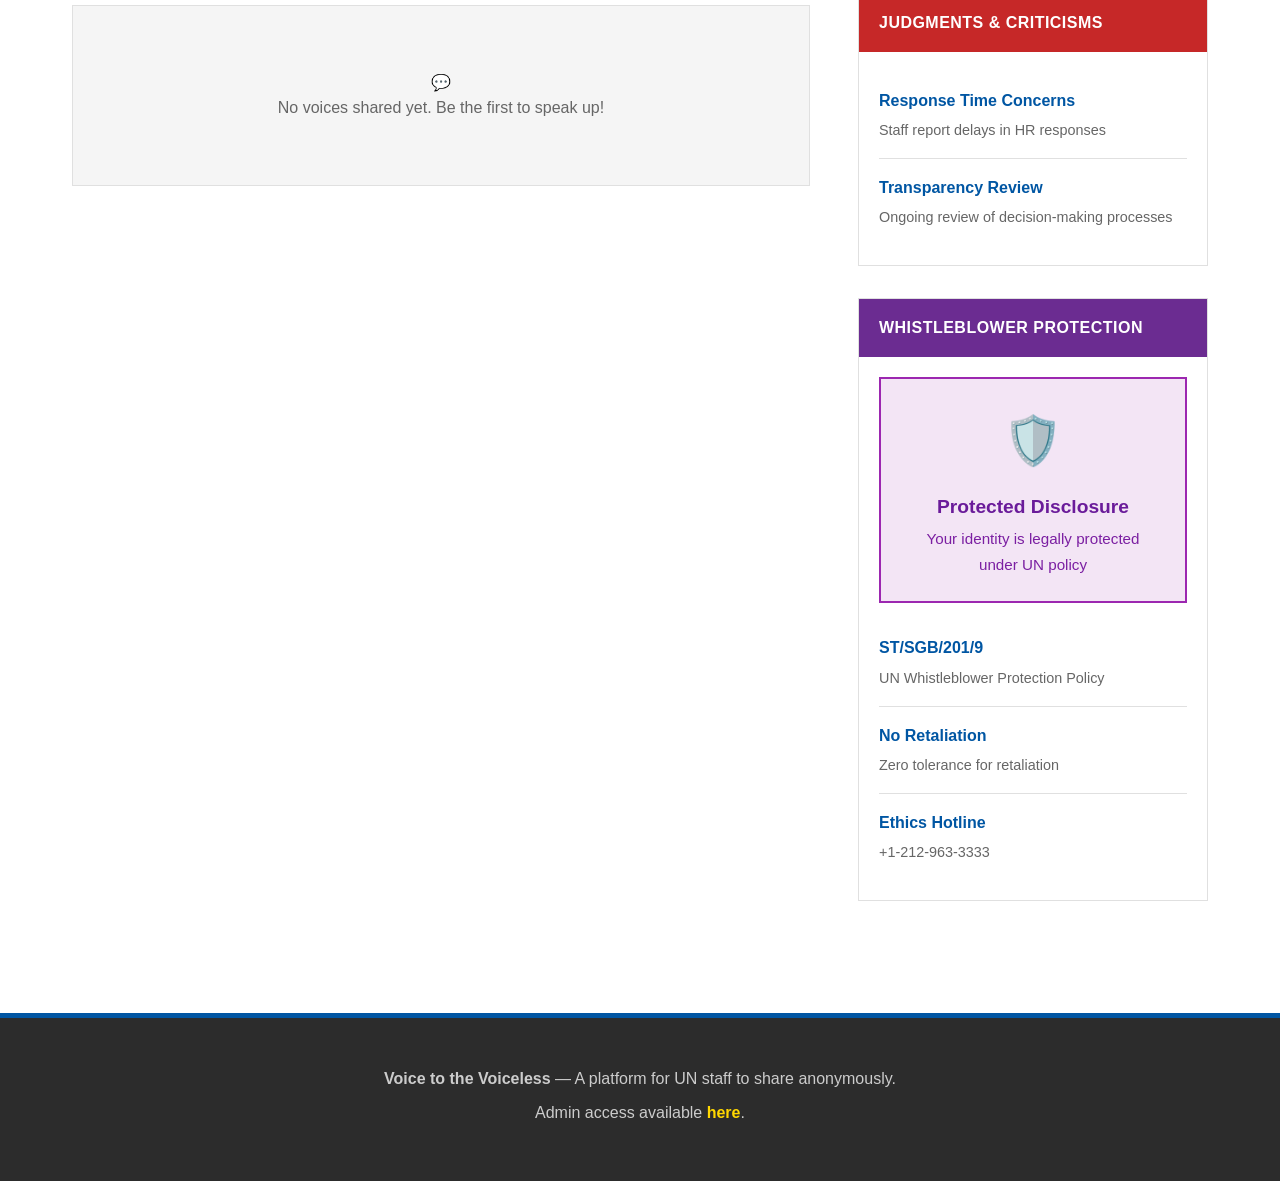
==== commit cfcf95ae: "Complete redesign to match UN OHCHR Forum style exactly" ====
--- a/index.html
+++ b/index.html
@@ -4,7 +4,7 @@
   <meta charset="UTF-8" />
   <meta name="viewport" content="width=device-width, initial-scale=1.0" />
   <title>Voice to the Voiceless - UN Staff Platform</title>
-  <link rel="stylesheet" href="un-forum-style.css" />
+  <link rel="stylesheet" href="forum-style.css" />
 </head>
 <body>
 
@@ -37,91 +37,78 @@
     </div>
   </header>
 
-  <!-- Hero -->
-  <div class="hero">
-    <div class="hero-content">
-      <img src="https://www.un.org/sites/un2.un.org/files/2020/04/UN-Logo-Dark.png" alt="UN Logo" class="un-logo-hero">
-      <div class="hero-badge">🌍 Global • Anonymous • Secure</div>
+  <!-- Hero Banner -->
+  <div class="hero-banner">
+    <div class="hero-banner-content">
+      <div class="hero-badge">UN Staff Platform</div>
       <h1>Voice to the Voiceless</h1>
       <p class="hero-subtitle">A safe, anonymous space for UN staff worldwide to share experiences, concerns, and suggestions without fear of retribution.</p>
       <div class="hero-slogan">
         "The next Secretary-General should be a woman"
       </div>
-      <div class="hero-features">
-        <div class="hero-feature">
-          <div class="hero-feature-icon">🛡️</div>
-          <span class="hero-feature-label">Anonymous</span>
-        </div>
-        <div class="hero-feature">
-          <div class="hero-feature-icon">✓</div>
-          <span class="hero-feature-label">Moderated</span>
-        </div>
-        <div class="hero-feature">
-          <div class="hero-feature-icon">🌐</div>
-          <span class="hero-feature-label">Global</span>
-        </div>
-      </div>
     </div>
   </div>
 
-  <!-- Main Layout -->
-  <div class="main-layout" id="share">
+  <!-- Main Container -->
+  <div class="main-container" id="share">
     
-    <!-- Left Column: Comment Form & Discussion -->
+    <!-- Main Content -->
     <div class="main-content">
-      <!-- Submit Form -->
-      <div class="card">
-        <h2 class="card-title">💬 Share Your Experience</h2>
-
-        <div class="privacy-note">
-          <span class="privacy-icon">🔒</span>
-          <div class="privacy-content">
-            <strong>Your privacy is protected</strong>
-            <span>Share anonymously or add your email for admin contact only. We never share your data with third parties.</span>
-          </div>
-        </div>
-
-        <!-- Success banner -->
-        <div class="submit-success" id="submit-success">
-          ✓ Your voice has been shared and is awaiting review. Thank you for speaking up!
-        </div>
-
-        <form id="comment-form" novalidate>
-          <div class="form-row">
-            <div class="form-group">
-              <label for="name">Name <span class="optional-tag">(optional)</span></label>
-              <input type="text" id="name" placeholder="Anonymous or your name" maxlength="60" />
+      
+      <!-- Share Form Section -->
+      <div class="content-section">
+        <h2 class="section-title">Share Your Experience</h2>
+        
+        <div class="card">
+          <div class="privacy-box">
+            <span class="privacy-icon">🔒</span>
+            <div class="privacy-content">
+              <strong>Your privacy is protected</strong>
+              <span>Share anonymously or add your email for admin contact only. We never share your data with third parties.</span>
             </div>
-            <div class="form-group">
-              <label for="email">Email <span class="optional-tag">(optional)</span></label>
-              <input type="email" id="email" placeholder="For admin contact only" maxlength="120" />
-              <div style="font-size:.8rem;color:var(--text-muted);margin-top:.35rem">
-                Private. Only admin can see this.
+          </div>
+
+          <!-- Success banner -->
+          <div class="submit-success" id="submit-success">
+            ✓ Your voice has been shared and is awaiting review. Thank you for speaking up!
+          </div>
+
+          <form id="comment-form" novalidate>
+            <div class="form-row">
+              <div class="form-group">
+                <label for="name">Name <span class="optional-tag">(optional)</span></label>
+                <input type="text" id="name" placeholder="Anonymous or your name" maxlength="60" />
+              </div>
+              <div class="form-group">
+                <label for="email">Email <span class="optional-tag">(optional)</span></label>
+                <input type="email" id="email" placeholder="For admin contact only" maxlength="120" />
+                <div style="font-size:.85rem;color:var(--text-muted);margin-top:.35rem">
+                  Private. Only admin can see this.
+                </div>
               </div>
             </div>
-          </div>
-
-          <div class="form-group">
-            <label for="message">Your Story / Feedback <span style="color:var(--danger)">*</span></label>
-            <textarea id="message" placeholder="How are you feeling? What's on your mind? Share your experience, concerns, or suggestions..." maxlength="2000" required></textarea>
-            <div class="char-counter" id="char-counter">0 / 2000</div>
-          </div>
-
-          <button type="submit" class="btn btn-primary full" id="submit-btn">
-            Share Your Voice
-          </button>
-        </form>
-      </div>
-
-      <!-- Approved comments -->
-      <div id="voices">
-        <h2 class="section-heading">Staff Voices</h2>
-        <p class="section-sub" id="comment-count-label">
+
+            <div class="form-group">
+              <label for="message">Your Story / Feedback <span style="color:var(--danger)">*</span></label>
+              <textarea id="message" placeholder="How are you feeling? What's on your mind? Share your experience, concerns, or suggestions..." maxlength="2000" required></textarea>
+              <div class="char-counter" id="char-counter">0 / 2000</div>
+            </div>
+
+            <button type="submit" class="btn btn-primary full" id="submit-btn">
+              Share Your Voice
+            </button>
+          </form>
+        </div>
+      </div>
+
+      <!-- Staff Voices Section -->
+      <div class="content-section" id="voices">
+        <h2 class="section-title">Staff Voices</h2>
+        <p class="comments-count" id="comment-count-label">
           <span id="count-num">0</span> shared experience(s)
         </p>
 
         <div class="comment-list" id="approved-comments">
-          <!-- injected by app.js -->
           <div class="empty-state">
             <div class="empty-state-icon">💬</div>
             <p>No voices shared yet. Be the first to speak up!</p>
@@ -130,15 +117,12 @@
       </div>
     </div>
     
-    <!-- Right Column: Sidebar -->
+    <!-- Sidebar -->
     <aside class="sidebar">
       
-      <!-- Rules Section -->
-      <div class="sidebar-section rules">
-        <div class="sidebar-header">
-          <span>📋</span>
-          <h3>Rules & Guidelines</h3>
-        </div>
+      <!-- Rules Block -->
+      <div class="sidebar-block">
+        <div class="sidebar-header">Rules & Guidelines</div>
         <div class="sidebar-content">
           <div class="sidebar-item">
             <div class="sidebar-item-title">Be Respectful</div>
@@ -158,13 +142,10 @@
           </div>
         </div>
       </div>
-      
-      <!-- Announcements Section -->
-      <div class="sidebar-section announcements">
-        <div class="sidebar-header">
-          <span>📢</span>
-          <h3>Announcements</h3>
-        </div>
+
+      <!-- Announcements Block -->
+      <div class="sidebar-block success">
+        <div class="sidebar-header">Announcements</div>
         <div class="sidebar-content">
           <div class="sidebar-item">
             <div class="sidebar-item-title">Platform Launch</div>
@@ -180,44 +161,30 @@
           </div>
         </div>
       </div>
-      
-      <!-- Judgments & Criticisms Section -->
-      <div class="sidebar-section judgments">
-        <div class="sidebar-header">
-          <span>⚖️</span>
-          <h3>Judgments & Criticisms</h3>
-        </div>
-        <div class="sidebar-content">
-          <div class="sidebar-item criticism">
-            <span class="criticism-tag">Criticism</span>
+
+      <!-- Judgments Block -->
+      <div class="sidebar-block alert">
+        <div class="sidebar-header">Judgments & Criticisms</div>
+        <div class="sidebar-content">
+          <div class="sidebar-item">
             <div class="sidebar-item-title">Response Time Concerns</div>
             <div class="sidebar-item-meta">Staff report delays in HR responses</div>
           </div>
-          <div class="sidebar-item criticism">
-            <span class="criticism-tag">Judgment</span>
+          <div class="sidebar-item">
             <div class="sidebar-item-title">Transparency Review</div>
             <div class="sidebar-item-meta">Ongoing review of decision-making processes</div>
           </div>
-          <div class="sidebar-item">
-            <div class="sidebar-item-title">Submit Your Concern</div>
-            <div class="sidebar-item-meta">Use the main form to share criticisms</div>
-          </div>
-        </div>
-      </div>
-
-      <!-- Whistleblower Protection Section -->
-      <div class="sidebar-section whistleblower">
-        <div class="sidebar-header">
-          <span>🛡️</span>
-          <h3>Whistleblower Protection</h3>
-        </div>
-        <div class="sidebar-content">
-          <div class="whistleblower-badge">
-            <div class="wb-icon">🔒</div>
-            <div class="wb-text">
-              <strong>Protected Disclosure</strong>
-              <span>Your identity is legally protected</span>
-            </div>
+        </div>
+      </div>
+
+      <!-- Whistleblower Block -->
+      <div class="sidebar-block purple">
+        <div class="sidebar-header">Whistleblower Protection</div>
+        <div class="sidebar-content">
+          <div class="whistleblower-box">
+            <div class="whistleblower-icon">🛡️</div>
+            <strong>Protected Disclosure</strong>
+            <span>Your identity is legally protected under UN policy</span>
           </div>
           <div class="sidebar-item">
             <div class="sidebar-item-title">ST/SGB/201/9</div>
@@ -225,11 +192,11 @@
           </div>
           <div class="sidebar-item">
             <div class="sidebar-item-title">No Retaliation</div>
-            <div class="sidebar-item-meta">Zero tolerance for retaliation against whistleblowers</div>
-          </div>
-          <div class="sidebar-item">
-            <div class="sidebar-item-title">Confidential Hotline</div>
-            <div class="sidebar-item-meta">Ethics Office: +1-212-963-3333</div>
+            <div class="sidebar-item-meta">Zero tolerance for retaliation</div>
+          </div>
+          <div class="sidebar-item">
+            <div class="sidebar-item-title">Ethics Hotline</div>
+            <div class="sidebar-item-meta">+1-212-963-3333</div>
           </div>
         </div>
       </div>
@@ -241,8 +208,8 @@
   <!-- Footer -->
   <footer class="site-footer">
     <div class="footer-inner">
-      <p>Voice to the Voiceless — A platform for UN staff to share anonymously.</p>
-      <p style="margin-top: .5rem; opacity: .7">Admin access available <a href="admin.html">here</a>.</p>
+      <p><strong>Voice to the Voiceless</strong> — A platform for UN staff to share anonymously.</p>
+      <p>Admin access available <a href="admin.html">here</a>.</p>
     </div>
   </footer>
 
--- a/forum-style.css
+++ b/forum-style.css
@@ -0,0 +1,645 @@
+/* ============================================================
+   Voice to the Voiceless — UN OHCHR Forum Style
+   Clean, professional, white-background design
+   ============================================================ */
+
+*, *::before, *::after {
+  box-sizing: border-box;
+  margin: 0;
+  padding: 0;
+}
+
+:root {
+  --ohchr-blue: #0056A3;
+  --ohchr-blue-light: #E6F0F9;
+  --ohchr-gray: #4A4A4A;
+  --bg: #FFFFFF;
+  --bg-alt: #F5F5F5;
+  --surface: #FFFFFF;
+  --border: #E0E0E0;
+  --text: #1A1A1A;
+  --text-muted: #666666;
+  --success: #2D7D46;
+  --danger: #C62828;
+  --warn: #F57C00;
+  --radius: 0;
+  --shadow: 0 2px 4px rgba(0,0,0,.06);
+  --shadow-md: 0 4px 8px rgba(0,0,0,.1);
+  --transition: .2s ease;
+}
+
+body {
+  font-family: Arial, Helvetica, sans-serif;
+  background: var(--bg);
+  color: var(--text);
+  line-height: 1.6;
+  min-height: 100vh;
+}
+
+/* ── Top Bar ─────────────────────────────────────────────── */
+.top-bar {
+  background: var(--ohchr-blue);
+  color: white;
+  padding: 0;
+  font-size: .875rem;
+  border-bottom: 3px solid #FFD700;
+}
+
+.top-bar-inner {
+  max-width: 1200px;
+  margin: 0 auto;
+  padding: .75rem 2rem;
+  display: flex;
+  justify-content: space-between;
+  align-items: center;
+}
+
+.un-branding {
+  display: flex;
+  align-items: center;
+  gap: 1rem;
+}
+
+.un-logo-small {
+  height: 50px;
+  width: auto;
+  filter: brightness(0) invert(1);
+}
+
+.top-bar a {
+  color: white;
+  text-decoration: none;
+  font-weight: 600;
+  padding: .5rem 1rem;
+  border: 1px solid rgba(255,255,255,0.4);
+  transition: all var(--transition);
+}
+
+.top-bar a:hover {
+  background: rgba(255,255,255,0.15);
+}
+
+/* ── Header ─────────────────────────────────────────────── */
+.site-header {
+  background: var(--surface);
+  border-bottom: 1px solid var(--border);
+  padding: 0;
+  position: sticky;
+  top: 0;
+  z-index: 100;
+}
+
+.header-inner {
+  max-width: 1200px;
+  margin: 0 auto;
+  padding: 0 2rem;
+  height: 70px;
+  display: flex;
+  align-items: center;
+  justify-content: space-between;
+}
+
+.site-logo {
+  display: flex;
+  align-items: center;
+  gap: 1rem;
+  text-decoration: none;
+}
+
+.logo-icon {
+  width: 48px;
+  height: 48px;
+  background: var(--ohchr-blue);
+  border-radius: 0;
+  display: grid;
+  place-items: center;
+  color: white;
+  font-size: 1.5rem;
+}
+
+.logo-text {
+  display: flex;
+  flex-direction: column;
+}
+
+.logo-title {
+  font-size: 1.4rem;
+  font-weight: 700;
+  color: var(--text);
+}
+
+.logo-subtitle {
+  font-size: .8rem;
+  color: var(--text-muted);
+  text-transform: uppercase;
+  letter-spacing: 0.05em;
+}
+
+.header-nav {
+  display: flex;
+  align-items: center;
+  gap: 2rem;
+}
+
+.header-nav a {
+  font-size: .95rem;
+  color: var(--text-muted);
+  text-decoration: none;
+  font-weight: 600;
+  padding: .5rem 0;
+  border-bottom: 3px solid transparent;
+  transition: all var(--transition);
+}
+
+.header-nav a:hover,
+.header-nav a.active {
+  color: var(--ohchr-blue);
+  border-bottom-color: var(--ohchr-blue);
+}
+
+/* ── Hero Banner ─────────────────────────────────────────── */
+.hero-banner {
+  background: linear-gradient(rgba(0,0,0,0.5), rgba(0,0,0,0.5)), 
+              url('https://www.un.org/sites/un2.un.org/files/styles/large-article-image-style-16-9/public/field/image/2023/03/un-photo.jpg') center/cover;
+  color: white;
+  padding: 6rem 2rem;
+  text-align: center;
+  position: relative;
+}
+
+.hero-banner-content {
+  max-width: 900px;
+  margin: 0 auto;
+  position: relative;
+  z-index: 1;
+}
+
+.hero-badge {
+  display: inline-block;
+  background: #FFD700;
+  color: #000;
+  padding: .5rem 1.25rem;
+  font-size: .875rem;
+  font-weight: 700;
+  text-transform: uppercase;
+  letter-spacing: 0.05em;
+  margin-bottom: 1.5rem;
+}
+
+.hero-banner h1 {
+  font-size: clamp(2.5rem, 5vw, 3.5rem);
+  font-weight: 700;
+  margin-bottom: 1rem;
+  line-height: 1.2;
+}
+
+.hero-subtitle {
+  font-size: 1.35rem;
+  font-weight: 600;
+  max-width: 700px;
+  margin: 0 auto 2rem;
+  line-height: 1.5;
+}
+
+.hero-slogan {
+  display: inline-block;
+  background: rgba(255,255,255,0.95);
+  color: var(--ohchr-blue);
+  padding: 1rem 2rem;
+  font-size: 1.4rem;
+  font-weight: 700;
+  font-style: italic;
+  animation: pulse 3s ease-in-out infinite;
+}
+
+@keyframes pulse {
+  0%, 100% { box-shadow: 0 0 0 0 rgba(255,215,0,0.4); }
+  50% { box-shadow: 0 0 20px 10px rgba(255,215,0,0.2); }
+}
+
+/* ── Main Content Area ───────────────────────────────────── */
+.main-container {
+  max-width: 1200px;
+  margin: 0 auto;
+  padding: 3rem 2rem;
+  display: grid;
+  grid-template-columns: 1fr 350px;
+  gap: 3rem;
+}
+
+@media (max-width: 900px) {
+  .main-container {
+    grid-template-columns: 1fr;
+  }
+}
+
+/* ── Content Cards ───────────────────────────────────────── */
+.content-section {
+  margin-bottom: 3rem;
+}
+
+.section-title {
+  font-size: 1.75rem;
+  font-weight: 700;
+  color: var(--ohchr-blue);
+  margin-bottom: 1.5rem;
+  padding-bottom: .75rem;
+  border-bottom: 3px solid var(--ohchr-blue);
+}
+
+.card {
+  background: var(--surface);
+  border: 1px solid var(--border);
+  padding: 2rem;
+  margin-bottom: 2rem;
+}
+
+.card-title {
+  font-size: 1.35rem;
+  font-weight: 700;
+  margin-bottom: 1.5rem;
+  color: var(--text);
+}
+
+/* ── Privacy Box ─────────────────────────────────────────── */
+.privacy-box {
+  background: var(--ohchr-blue-light);
+  border-left: 5px solid var(--ohchr-blue);
+  padding: 1.25rem 1.5rem;
+  margin-bottom: 1.5rem;
+  display: flex;
+  align-items: flex-start;
+  gap: 1rem;
+}
+
+.privacy-icon {
+  font-size: 1.75rem;
+}
+
+.privacy-content strong {
+  display: block;
+  font-weight: 700;
+  color: var(--ohchr-blue);
+  margin-bottom: .25rem;
+}
+
+.privacy-content span {
+  color: var(--text-muted);
+  font-size: .95rem;
+}
+
+/* ── Forms ───────────────────────────────────────────────── */
+.form-group {
+  margin-bottom: 1.5rem;
+}
+
+label {
+  display: block;
+  font-size: 1rem;
+  font-weight: 700;
+  margin-bottom: .5rem;
+  color: var(--text);
+}
+
+.optional-tag {
+  color: var(--text-muted);
+  font-weight: 600;
+}
+
+input[type="text"],
+input[type="email"],
+textarea {
+  width: 100%;
+  padding: .875rem;
+  border: 2px solid var(--border);
+  font-size: 1rem;
+  font-family: inherit;
+  color: var(--text);
+  background: var(--surface);
+  transition: all var(--transition);
+}
+
+input[type="text"]:focus,
+input[type="email"]:focus,
+textarea:focus {
+  outline: none;
+  border-color: var(--ohchr-blue);
+}
+
+textarea { 
+  min-height: 150px;
+  resize: vertical;
+}
+
+.form-row {
+  display: grid;
+  grid-template-columns: 1fr 1fr;
+  gap: 1.5rem;
+}
+
+@media (max-width: 560px) {
+  .form-row { grid-template-columns: 1fr; }
+}
+
+.char-counter {
+  font-size: .875rem;
+  color: var(--text-muted);
+  text-align: right;
+  margin-top: .5rem;
+}
+
+/* ── Buttons ─────────────────────────────────────────────── */
+.btn {
+  display: inline-block;
+  padding: 1rem 2rem;
+  border: none;
+  font-size: 1rem;
+  font-weight: 700;
+  font-family: inherit;
+  cursor: pointer;
+  transition: all var(--transition);
+  text-decoration: none;
+  text-transform: uppercase;
+  letter-spacing: 0.03em;
+}
+
+.btn-primary {
+  background: var(--ohchr-blue);
+  color: white;
+}
+
+.btn-primary:hover {
+  background: #004080;
+}
+
+.btn-primary.full {
+  width: 100%;
+}
+
+/* ── Comments ────────────────────────────────────────────── */
+.comments-header {
+  font-size: 1.5rem;
+  font-weight: 700;
+  margin-bottom: .5rem;
+}
+
+.comments-count {
+  color: var(--text-muted);
+  margin-bottom: 1.5rem;
+}
+
+.comment-list {
+  display: flex;
+  flex-direction: column;
+  gap: 1.5rem;
+}
+
+.comment-card {
+  background: var(--surface);
+  border: 1px solid var(--border);
+  padding: 1.5rem;
+  box-shadow: var(--shadow);
+}
+
+.comment-header {
+  display: flex;
+  align-items: center;
+  gap: 1rem;
+  margin-bottom: 1rem;
+  padding-bottom: 1rem;
+  border-bottom: 1px solid var(--border);
+}
+
+.comment-avatar {
+  width: 48px;
+  height: 48px;
+  background: var(--ohchr-blue);
+  color: white;
+  display: grid;
+  place-items: center;
+  font-weight: 700;
+  font-size: 1.1rem;
+}
+
+.comment-author {
+  font-weight: 700;
+  font-size: 1.1rem;
+}
+
+.comment-date {
+  font-size: .875rem;
+  color: var(--text-muted);
+  margin-left: auto;
+}
+
+.comment-body {
+  font-size: 1.05rem;
+  line-height: 1.7;
+  white-space: pre-wrap;
+  word-break: break-word;
+}
+
+.reactions {
+  display: flex;
+  gap: .75rem;
+  margin-top: 1.25rem;
+  padding-top: 1.25rem;
+  border-top: 1px solid var(--border);
+}
+
+.reaction-btn {
+  background: var(--bg-alt);
+  border: 1px solid var(--border);
+  padding: .5rem 1rem;
+  font-size: .95rem;
+  font-weight: 600;
+  cursor: pointer;
+  transition: all var(--transition);
+}
+
+.reaction-btn:hover {
+  background: var(--ohchr-blue-light);
+  border-color: var(--ohchr-blue);
+}
+
+.reaction-btn.active {
+  background: var(--ohchr-blue);
+  border-color: var(--ohchr-blue);
+  color: white;
+}
+
+/* ── Sidebar ─────────────────────────────────────────────── */
+.sidebar {
+  display: flex;
+  flex-direction: column;
+  gap: 2rem;
+}
+
+.sidebar-block {
+  background: var(--surface);
+  border: 1px solid var(--border);
+}
+
+.sidebar-header {
+  background: var(--ohchr-blue);
+  color: white;
+  padding: 1rem 1.25rem;
+  font-size: 1rem;
+  font-weight: 700;
+  text-transform: uppercase;
+  letter-spacing: 0.03em;
+}
+
+.sidebar-content {
+  padding: 1.25rem;
+}
+
+.sidebar-item {
+  padding: 1rem 0;
+  border-bottom: 1px solid var(--border);
+}
+
+.sidebar-item:last-child {
+  border-bottom: none;
+}
+
+.sidebar-item-title {
+  font-weight: 700;
+  font-size: 1rem;
+  margin-bottom: .35rem;
+  color: var(--ohchr-blue);
+}
+
+.sidebar-item-title:hover {
+  text-decoration: underline;
+}
+
+.sidebar-item-meta {
+  font-size: .9rem;
+  color: var(--text-muted);
+}
+
+/* Special sidebar blocks */
+.sidebar-block.alert .sidebar-header {
+  background: #C62828;
+}
+
+.sidebar-block.success .sidebar-header {
+  background: #2D7D46;
+}
+
+.sidebar-block.purple .sidebar-header {
+  background: #6B2C91;
+}
+
+/* Whistleblower */
+.whistleblower-box {
+  background: #F3E5F5;
+  border: 2px solid #9C27B0;
+  padding: 1.5rem;
+  margin-bottom: 1rem;
+  text-align: center;
+}
+
+.whistleblower-icon {
+  font-size: 3rem;
+  margin-bottom: .75rem;
+}
+
+.whistleblower-box strong {
+  display: block;
+  font-size: 1.2rem;
+  font-weight: 700;
+  color: #6A1B9A;
+  margin-bottom: .25rem;
+}
+
+.whistleblower-box span {
+  font-size: .95rem;
+  color: #7B1FA2;
+}
+
+/* ── Toast ───────────────────────────────────────────────── */
+#toast-container {
+  position: fixed;
+  bottom: 1.5rem;
+  right: 1.5rem;
+  z-index: 9999;
+  display: flex;
+  flex-direction: column;
+  gap: .5rem;
+}
+
+.toast {
+  padding: 1.25rem 1.5rem;
+  font-size: 1rem;
+  font-weight: 700;
+  color: white;
+  box-shadow: var(--shadow-md);
+  animation: toastIn .3s ease;
+}
+
+.toast-success { background: var(--success); }
+.toast-error { background: var(--danger); }
+
+@keyframes toastIn {
+  from { opacity: 0; transform: translateY(10px); }
+  to { opacity: 1; transform: translateY(0); }
+}
+
+/* ── Success Message ─────────────────────────────────────── */
+.submit-success {
+  background: #E8F5E9;
+  border-left: 5px solid var(--success);
+  padding: 1.25rem 1.5rem;
+  color: #1B5E20;
+  font-weight: 700;
+  display: none;
+  align-items: center;
+  gap: .75rem;
+  margin-bottom: 1.5rem;
+}
+
+/* ── Empty State ─────────────────────────────────────────── */
+.empty-state {
+  text-align: center;
+  padding: 4rem 2rem;
+  color: var(--text-muted);
+  background: var(--bg-alt);
+  border: 1px solid var(--border);
+}
+
+.empty-state-icon {
+  font-size: 3rem;
+  margin-bottom: 1rem;
+}
+
+/* ── Footer ──────────────────────────────────────────────── */
+.site-footer {
+  background: #2C2C2C;
+  color: #CCCCCC;
+  padding: 3rem 2rem;
+  margin-top: 4rem;
+  border-top: 5px solid var(--ohchr-blue);
+}
+
+.footer-inner {
+  max-width: 1200px;
+  margin: 0 auto;
+  text-align: center;
+}
+
+.footer-inner p {
+  font-size: 1rem;
+  margin-bottom: .5rem;
+}
+
+.footer-inner a {
+  color: #FFD700;
+  text-decoration: none;
+  font-weight: 600;
+}
+
+.footer-inner a:hover {
+  text-decoration: underline;
+}
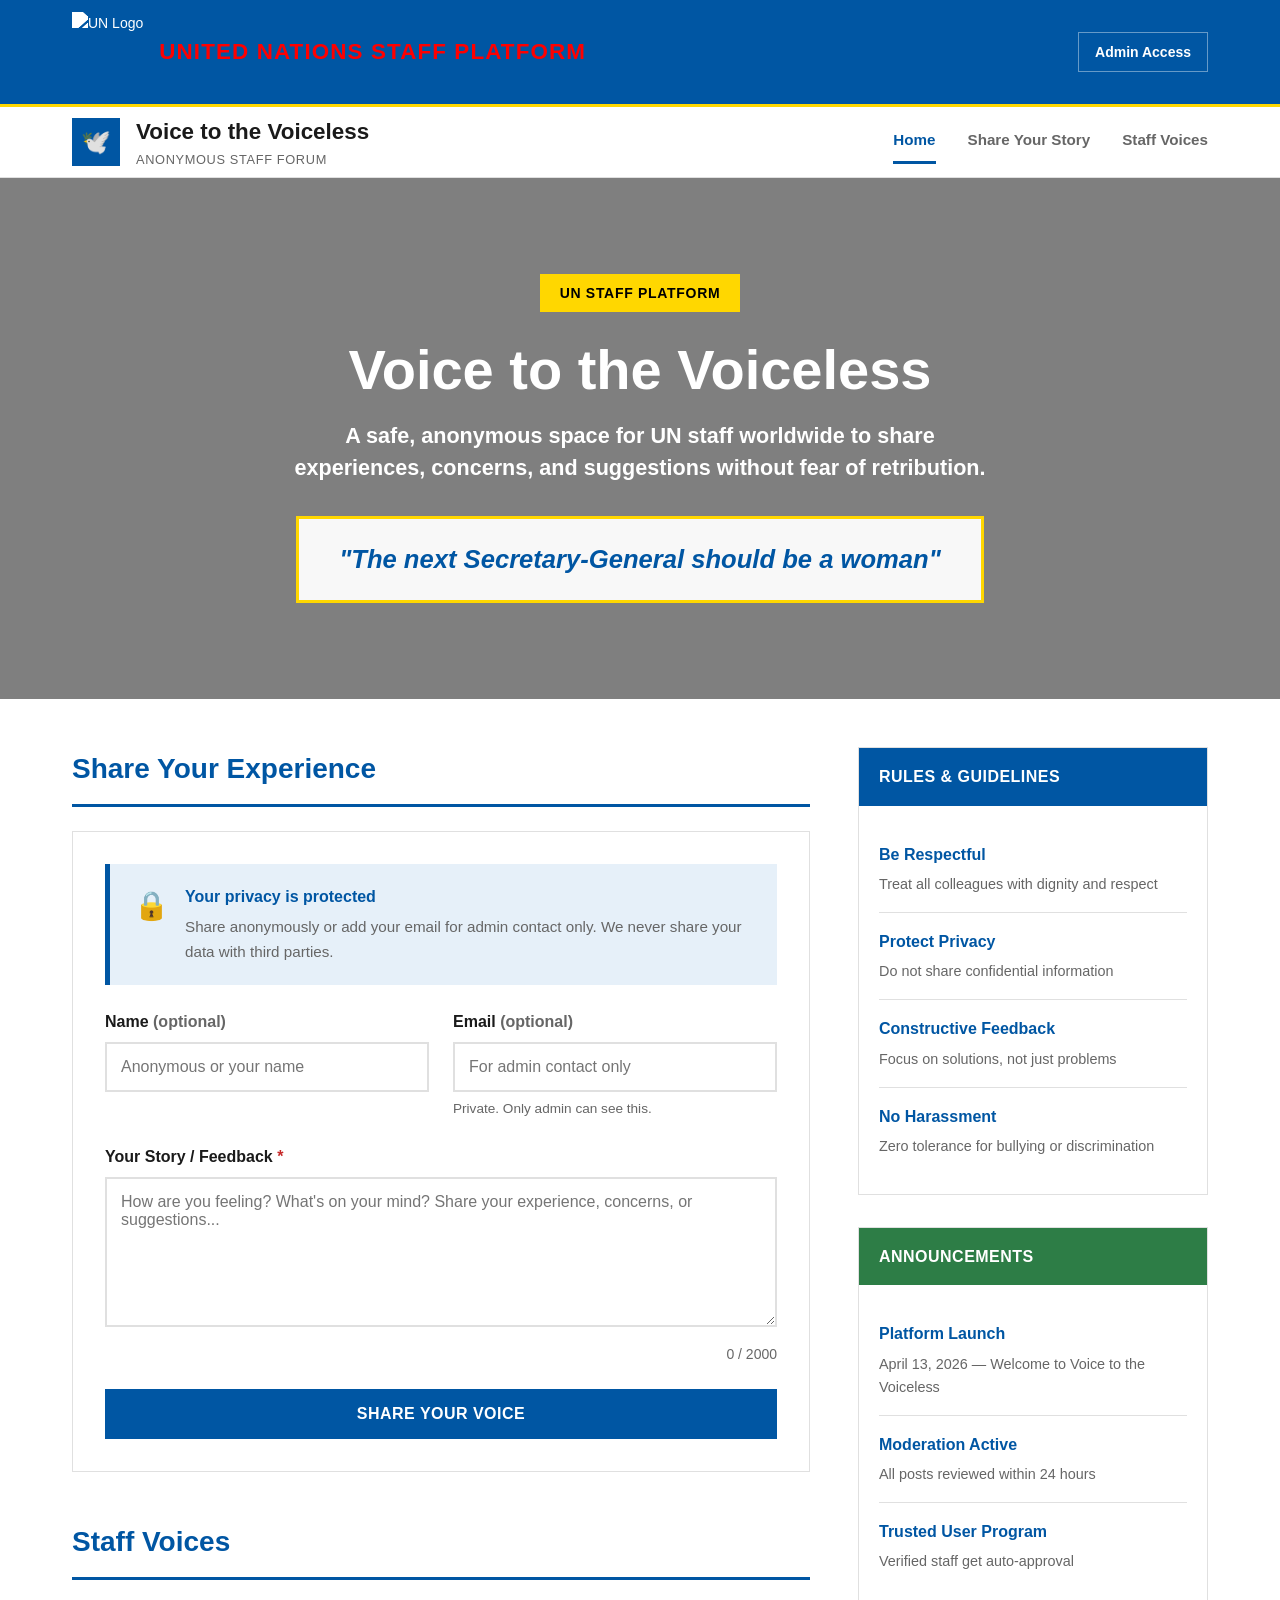
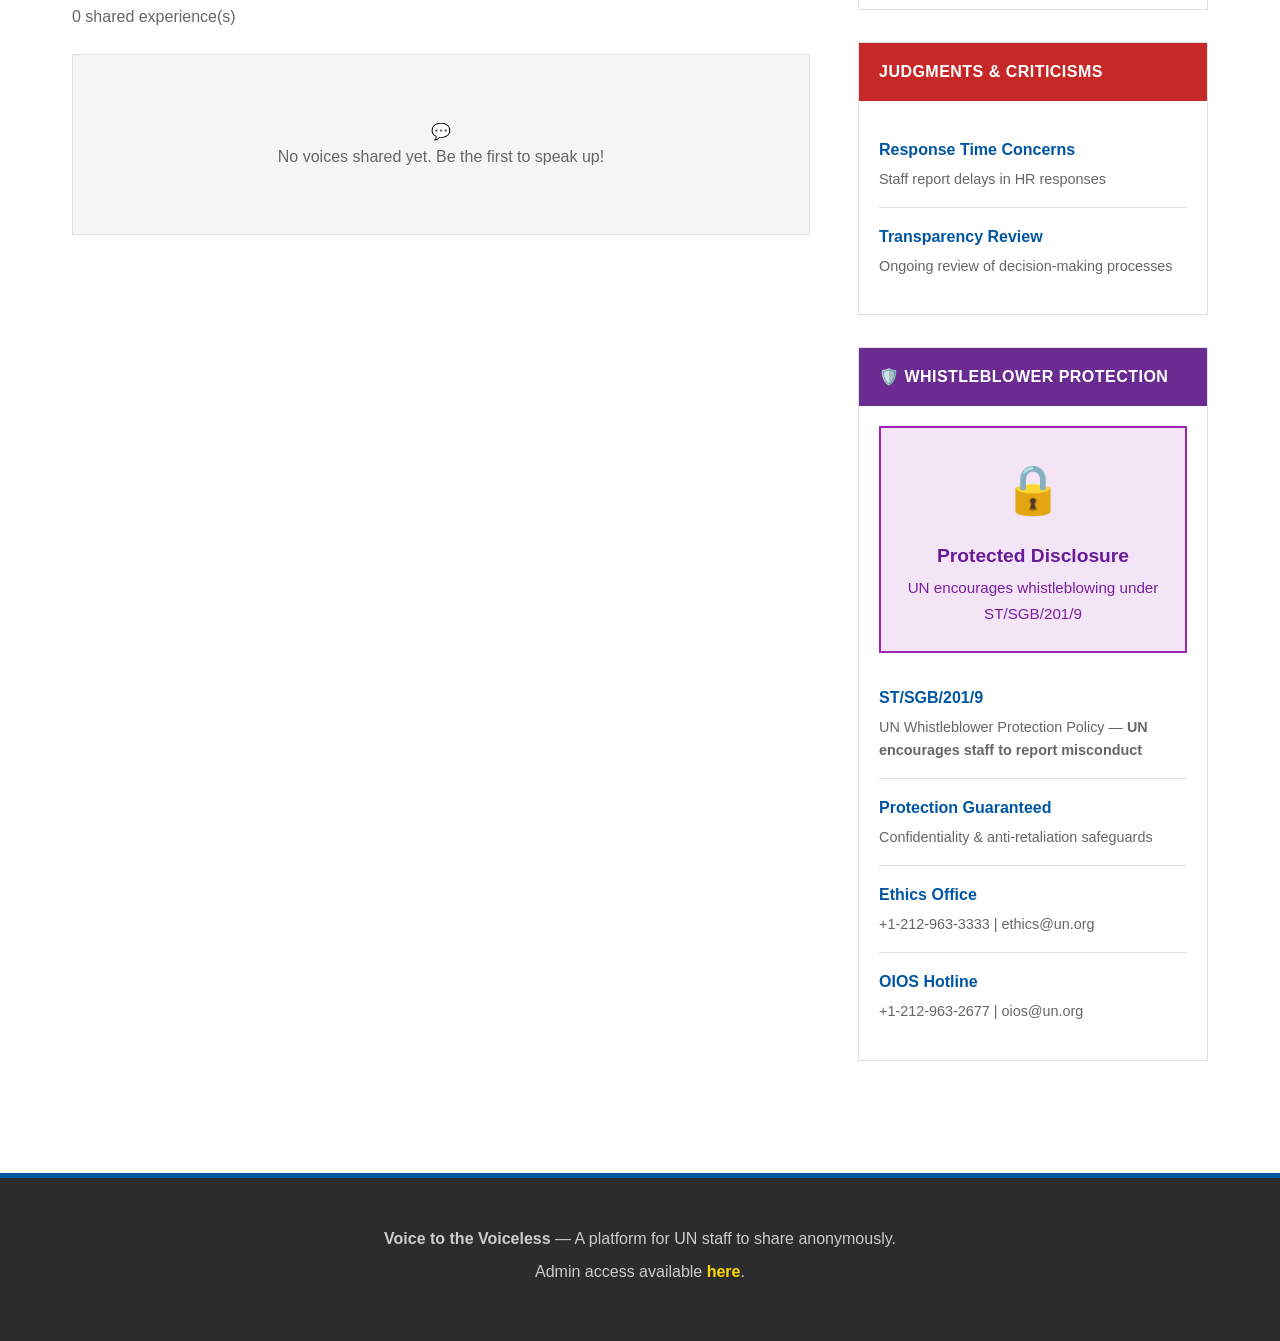
==== commit 4a16742b: "Bigger UN logo, red bold UN Staff Platform text, flickering slogan, enhanced whistleblower section w" ====
--- a/index.html
+++ b/index.html
@@ -179,24 +179,28 @@
 
       <!-- Whistleblower Block -->
       <div class="sidebar-block purple">
-        <div class="sidebar-header">Whistleblower Protection</div>
+        <div class="sidebar-header">🛡️ Whistleblower Protection</div>
         <div class="sidebar-content">
           <div class="whistleblower-box">
-            <div class="whistleblower-icon">🛡️</div>
+            <div class="whistleblower-icon">🔒</div>
             <strong>Protected Disclosure</strong>
-            <span>Your identity is legally protected under UN policy</span>
+            <span>UN encourages whistleblowing under ST/SGB/201/9</span>
           </div>
           <div class="sidebar-item">
             <div class="sidebar-item-title">ST/SGB/201/9</div>
-            <div class="sidebar-item-meta">UN Whistleblower Protection Policy</div>
-          </div>
-          <div class="sidebar-item">
-            <div class="sidebar-item-title">No Retaliation</div>
-            <div class="sidebar-item-meta">Zero tolerance for retaliation</div>
-          </div>
-          <div class="sidebar-item">
-            <div class="sidebar-item-title">Ethics Hotline</div>
-            <div class="sidebar-item-meta">+1-212-963-3333</div>
+            <div class="sidebar-item-meta">UN Whistleblower Protection Policy — <strong>UN encourages staff to report misconduct</strong></div>
+          </div>
+          <div class="sidebar-item">
+            <div class="sidebar-item-title">Protection Guaranteed</div>
+            <div class="sidebar-item-meta">Confidentiality & anti-retaliation safeguards</div>
+          </div>
+          <div class="sidebar-item">
+            <div class="sidebar-item-title">Ethics Office</div>
+            <div class="sidebar-item-meta">+1-212-963-3333 | ethics@un.org</div>
+          </div>
+          <div class="sidebar-item">
+            <div class="sidebar-item-title">OIOS Hotline</div>
+            <div class="sidebar-item-meta">+1-212-963-2677 | oios@un.org</div>
           </div>
         </div>
       </div>
--- a/forum-style.css
+++ b/forum-style.css
@@ -61,9 +61,17 @@
 }
 
 .un-logo-small {
-  height: 50px;
+  height: 80px;
   width: auto;
   filter: brightness(0) invert(1);
+}
+
+.un-branding span {
+  font-size: 1.4rem;
+  font-weight: 800;
+  color: #FF0000;
+  text-transform: uppercase;
+  letter-spacing: 0.05em;
 }
 
 .top-bar a {
@@ -205,10 +213,24 @@
   display: inline-block;
   background: rgba(255,255,255,0.95);
   color: var(--ohchr-blue);
-  padding: 1rem 2rem;
-  font-size: 1.4rem;
-  font-weight: 700;
+  padding: 1.25rem 2.5rem;
+  font-size: 1.6rem;
+  font-weight: 800;
   font-style: italic;
+  animation: flicker 1.5s ease-in-out infinite;
+  border: 3px solid #FFD700;
+}
+
+@keyframes flicker {
+  0%, 100% { 
+    opacity: 1;
+    box-shadow: 0 0 10px rgba(255,215,0,0.5);
+  }
+  50% { 
+    opacity: 0.8;
+    box-shadow: 0 0 30px rgba(255,215,0,0.9), 0 0 60px rgba(255,215,0,0.5);
+    border-color: #FFA500;
+  }
   animation: pulse 3s ease-in-out infinite;
 }
 
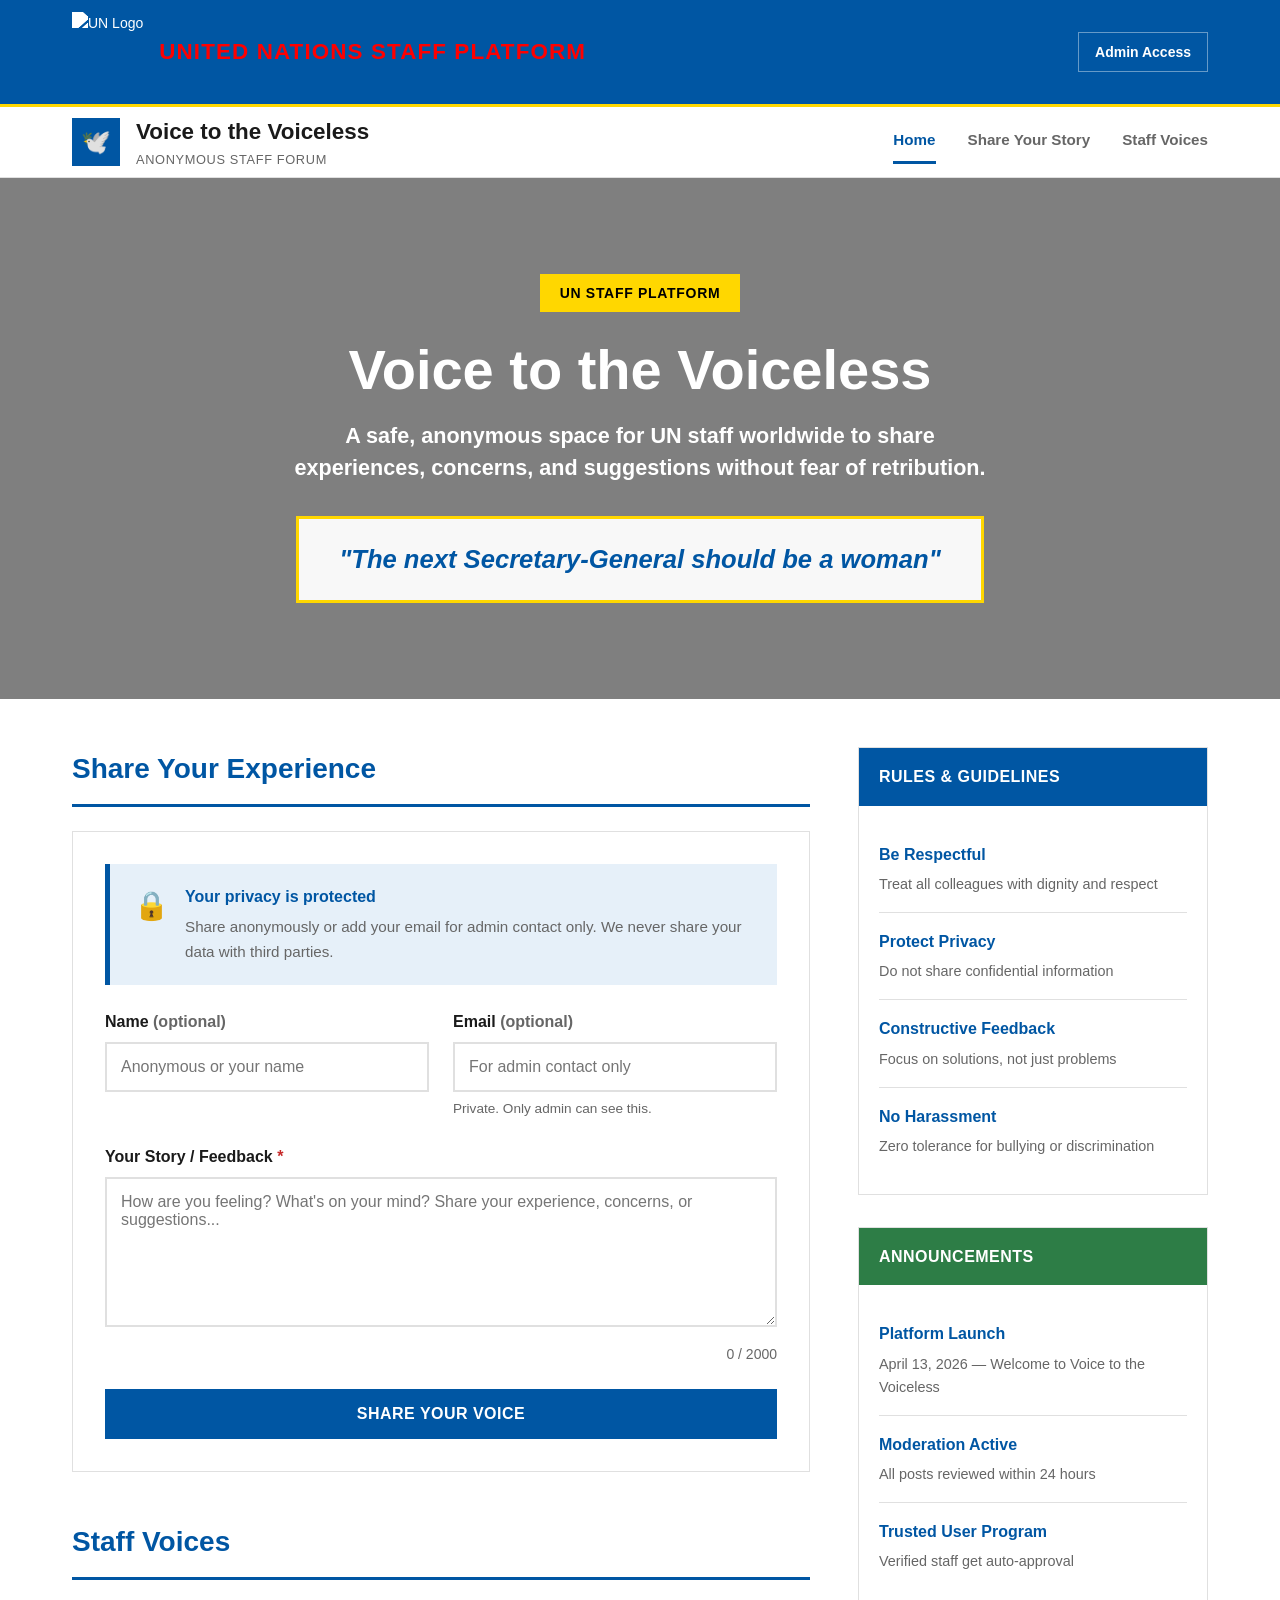
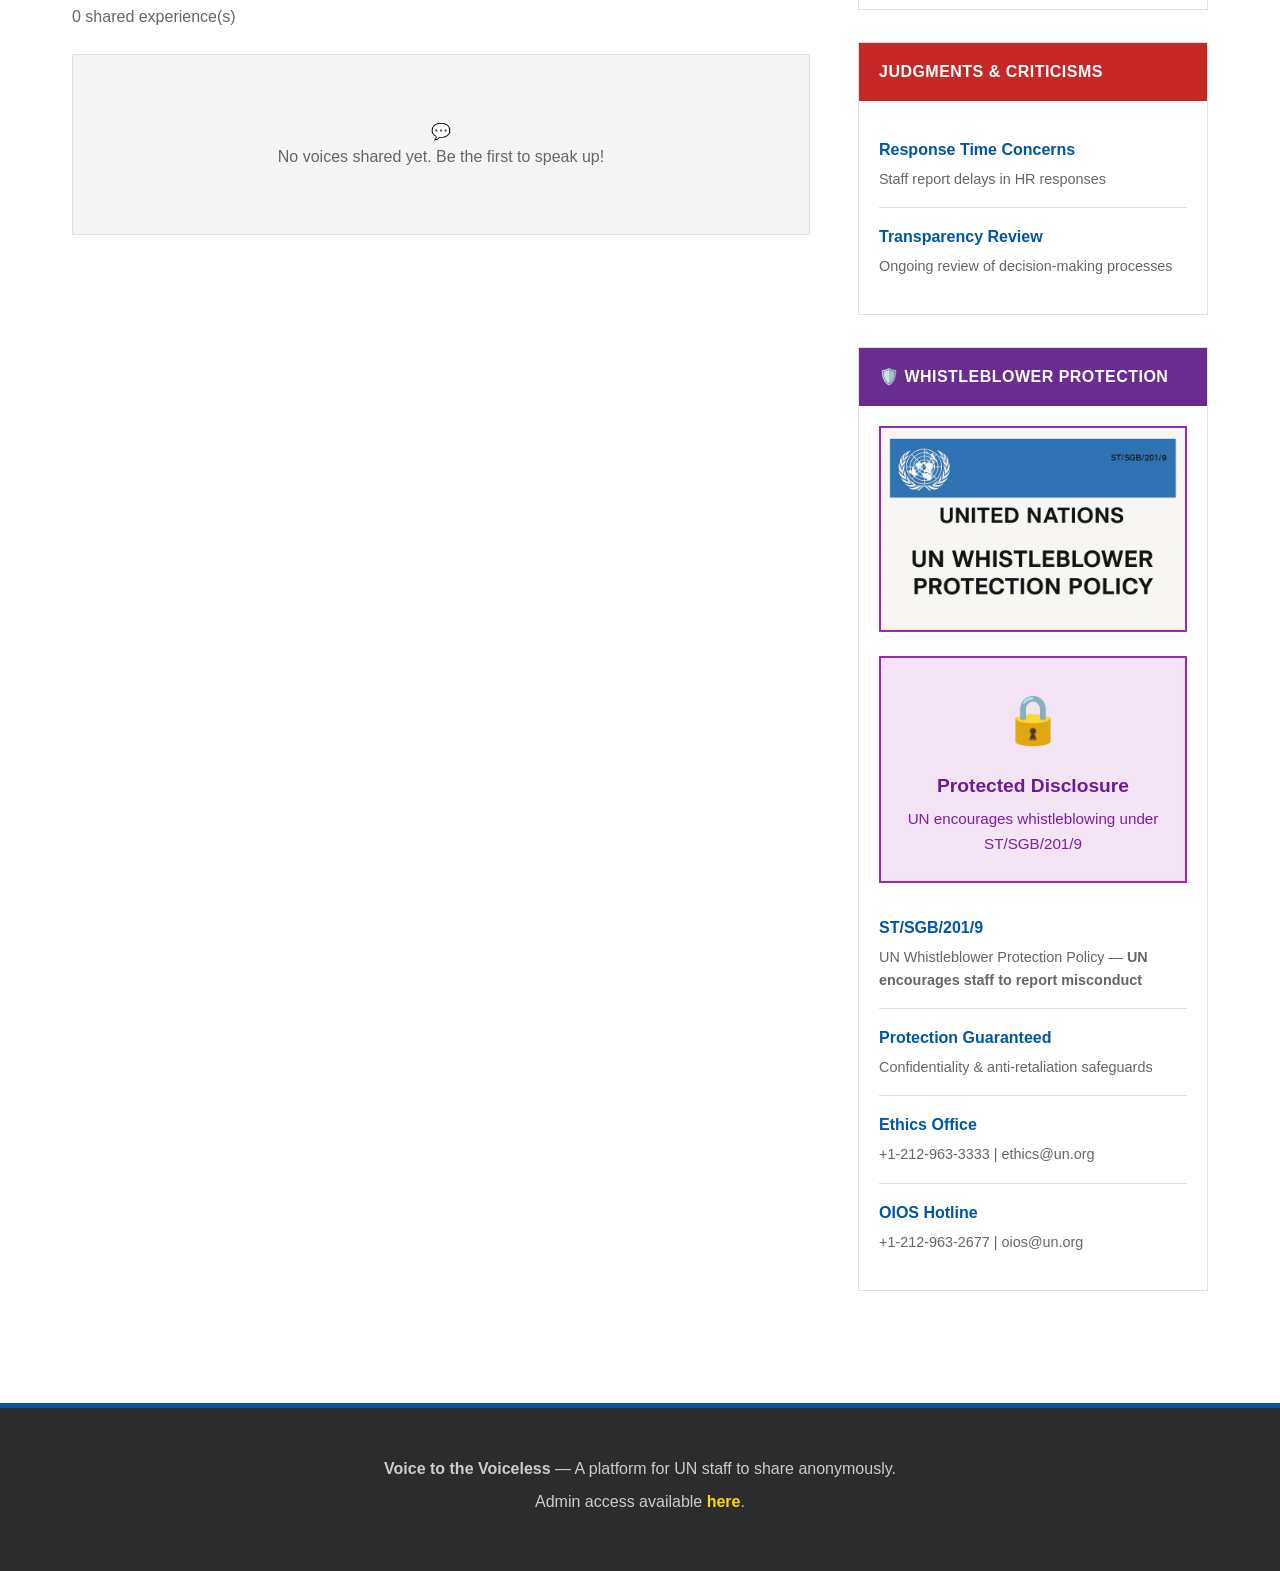
==== commit 50058df5: "Add UN Whistleblower Protection Policy image to sidebar" ====
--- a/index.html
+++ b/index.html
@@ -181,6 +181,7 @@
       <div class="sidebar-block purple">
         <div class="sidebar-header">🛡️ Whistleblower Protection</div>
         <div class="sidebar-content">
+          <img src="un-whistleblower-policy.png" alt="UN Whistleblower Protection Policy" style="width:100%;margin-bottom:1rem;border:2px solid #9C27B0;">
           <div class="whistleblower-box">
             <div class="whistleblower-icon">🔒</div>
             <strong>Protected Disclosure</strong>
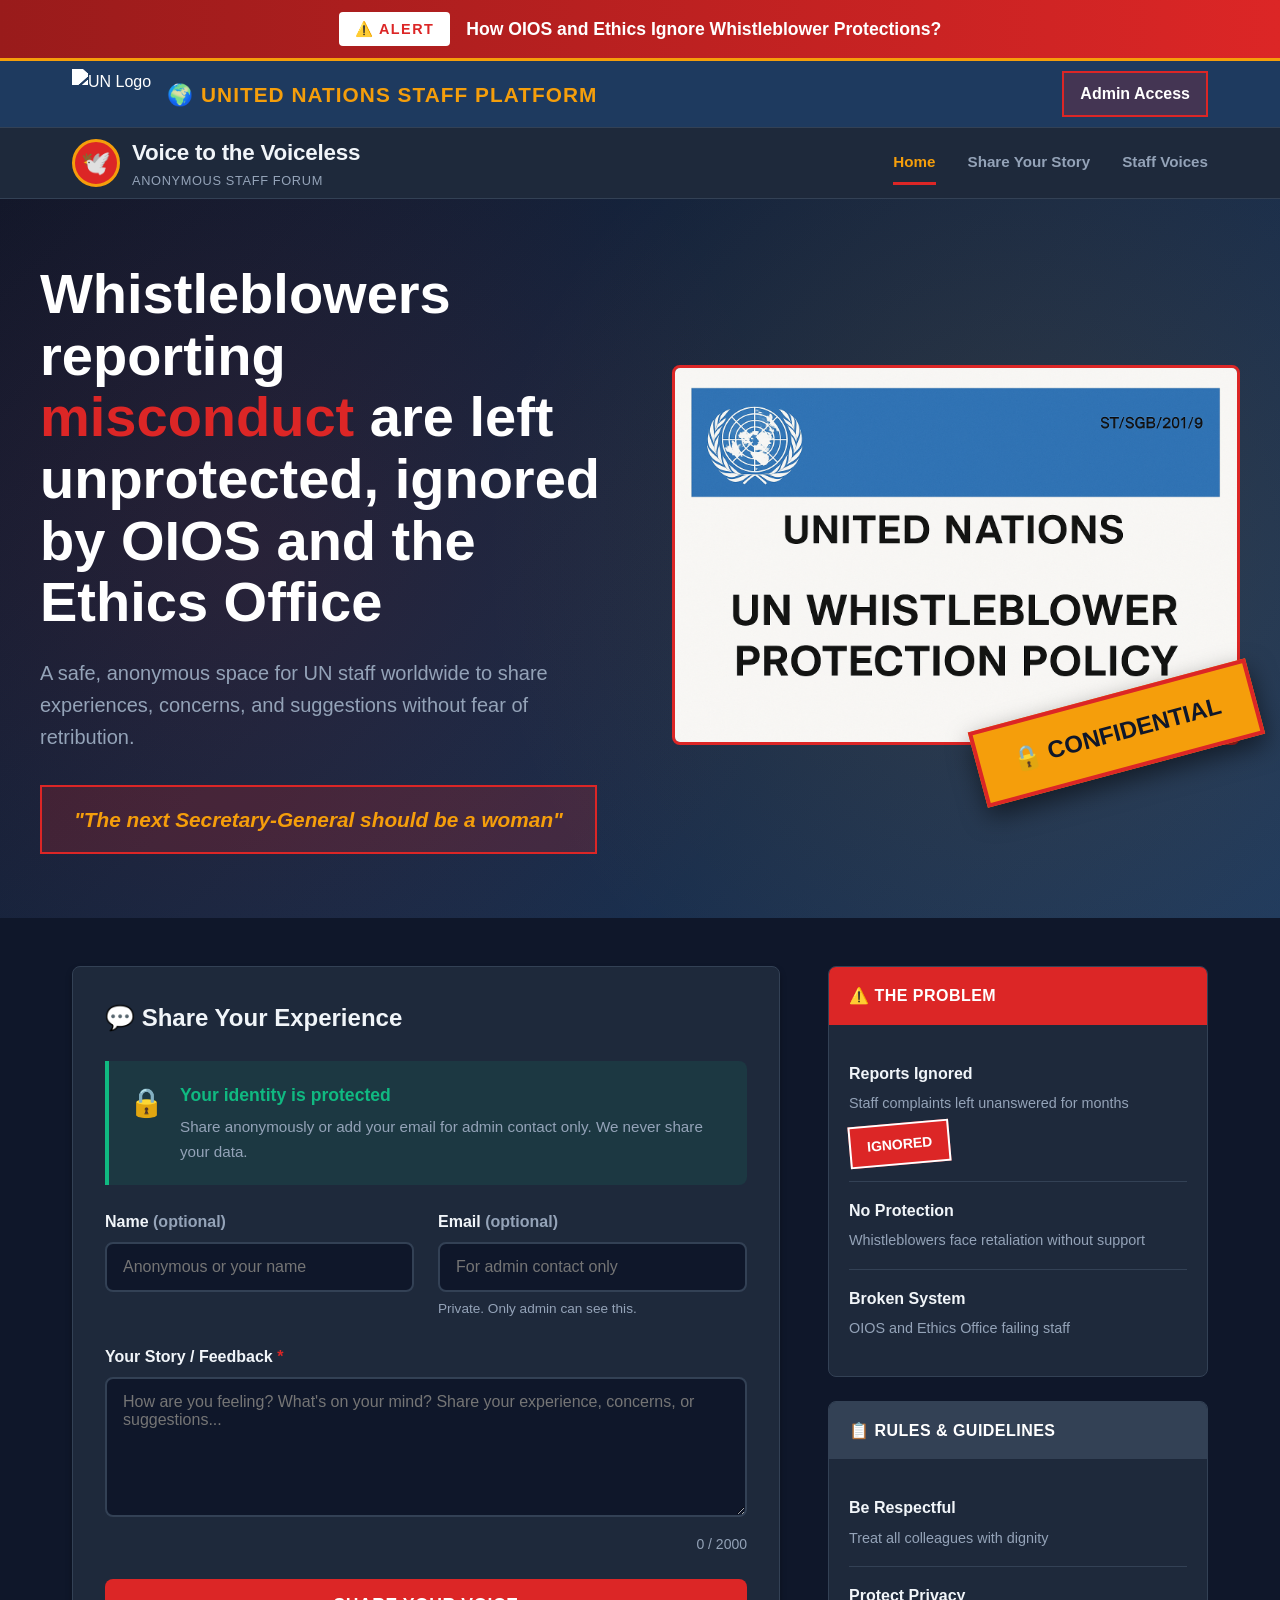
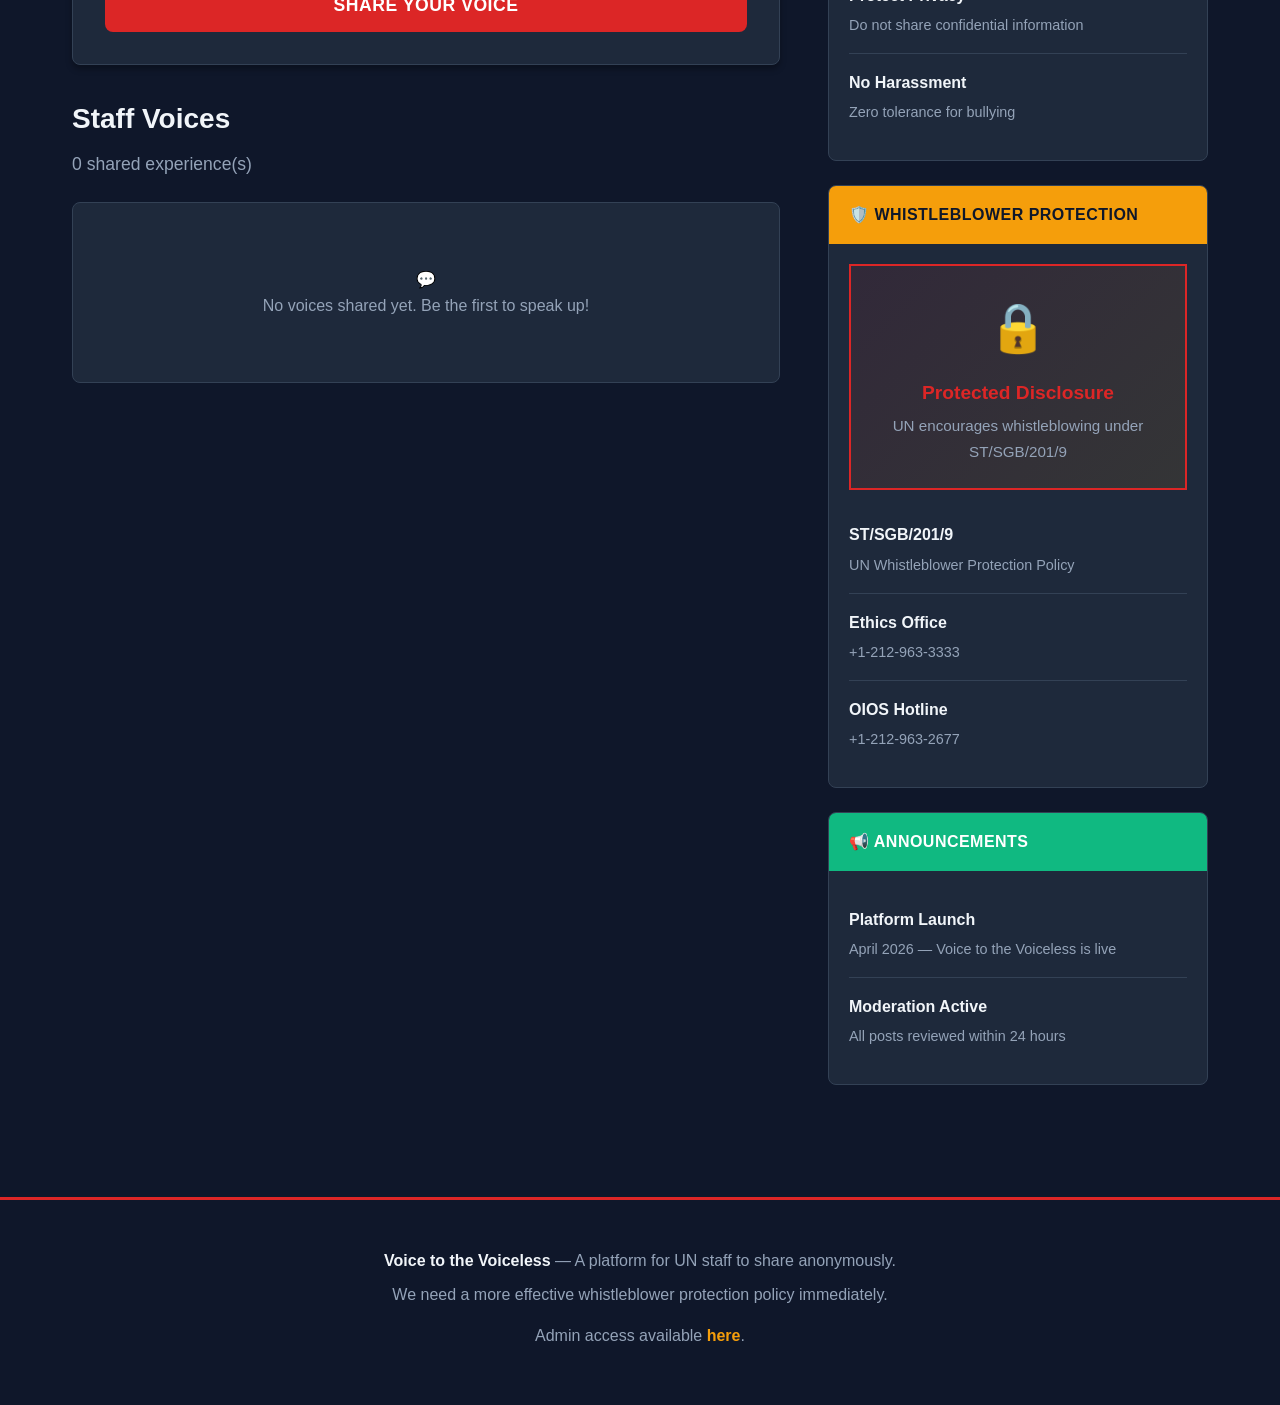
==== commit 8771e669: "Complete redesign to match advocacy/alert style - dark theme, red alerts, confidential stamp" ====
--- a/index.html
+++ b/index.html
@@ -4,16 +4,24 @@
   <meta charset="UTF-8" />
   <meta name="viewport" content="width=device-width, initial-scale=1.0" />
   <title>Voice to the Voiceless - UN Staff Platform</title>
-  <link rel="stylesheet" href="forum-style.css" />
+  <link rel="stylesheet" href="advocacy-style.css" />
 </head>
 <body>
+
+  <!-- ALERT Banner -->
+  <div class="alert-banner">
+    <div class="alert-banner-inner">
+      <span class="alert-badge">⚠️ ALERT</span>
+      <span class="alert-text">How OIOS and Ethics Ignore Whistleblower Protections?</span>
+    </div>
+  </div>
 
   <!-- Top Bar -->
   <div class="top-bar">
     <div class="top-bar-inner">
       <div class="un-branding">
         <img src="https://www.un.org/sites/un2.un.org/files/2020/04/UN-Logo-Dark.png" alt="UN Logo" class="un-logo-small">
-        <span>United Nations Staff Platform</span>
+        <span>🌍 United Nations Staff Platform</span>
       </div>
       <a href="admin.html">Admin Access</a>
     </div>
@@ -37,14 +45,19 @@
     </div>
   </header>
 
-  <!-- Hero Banner -->
-  <div class="hero-banner">
-    <div class="hero-banner-content">
-      <div class="hero-badge">UN Staff Platform</div>
-      <h1>Voice to the Voiceless</h1>
-      <p class="hero-subtitle">A safe, anonymous space for UN staff worldwide to share experiences, concerns, and suggestions without fear of retribution.</p>
-      <div class="hero-slogan">
-        "The next Secretary-General should be a woman"
+  <!-- Hero Section -->
+  <div class="hero">
+    <div class="hero-content">
+      <div class="hero-text">
+        <h1>Whistleblowers reporting <span>misconduct</span> are left unprotected, ignored by OIOS and the Ethics Office</h1>
+        <p class="hero-subtitle">A safe, anonymous space for UN staff worldwide to share experiences, concerns, and suggestions without fear of retribution.</p>
+        <div class="hero-slogan">
+          "The next Secretary-General should be a woman"
+        </div>
+      </div>
+      <div class="hero-visual">
+        <img src="un-whistleblower-policy.png" alt="UN Whistleblower Protection" style="width:100%;border-radius:8px;border:3px solid #DC2626;">
+        <div class="confidential-stamp">🔒 Confidential</div>
       </div>
     </div>
   </div>
@@ -56,55 +69,53 @@
     <div class="main-content">
       
       <!-- Share Form Section -->
-      <div class="content-section">
-        <h2 class="section-title">Share Your Experience</h2>
-        
-        <div class="card">
-          <div class="privacy-box">
-            <span class="privacy-icon">🔒</span>
-            <div class="privacy-content">
-              <strong>Your privacy is protected</strong>
-              <span>Share anonymously or add your email for admin contact only. We never share your data with third parties.</span>
+      <div class="card">
+        <h2 class="card-title">💬 Share Your Experience</h2>
+
+        <div class="privacy-box">
+          <span class="privacy-icon">🔒</span>
+          <div class="privacy-content">
+            <strong>Your identity is protected</strong>
+            <span>Share anonymously or add your email for admin contact only. We never share your data.</span>
+          </div>
+        </div>
+
+        <!-- Success banner -->
+        <div class="submit-success" id="submit-success">
+          ✓ Your voice has been shared and is awaiting review. Thank you for speaking up!
+        </div>
+
+        <form id="comment-form" novalidate>
+          <div class="form-row">
+            <div class="form-group">
+              <label for="name">Name <span class="optional-tag">(optional)</span></label>
+              <input type="text" id="name" placeholder="Anonymous or your name" maxlength="60" />
             </div>
-          </div>
-
-          <!-- Success banner -->
-          <div class="submit-success" id="submit-success">
-            ✓ Your voice has been shared and is awaiting review. Thank you for speaking up!
-          </div>
-
-          <form id="comment-form" novalidate>
-            <div class="form-row">
-              <div class="form-group">
-                <label for="name">Name <span class="optional-tag">(optional)</span></label>
-                <input type="text" id="name" placeholder="Anonymous or your name" maxlength="60" />
-              </div>
-              <div class="form-group">
-                <label for="email">Email <span class="optional-tag">(optional)</span></label>
-                <input type="email" id="email" placeholder="For admin contact only" maxlength="120" />
-                <div style="font-size:.85rem;color:var(--text-muted);margin-top:.35rem">
-                  Private. Only admin can see this.
-                </div>
+            <div class="form-group">
+              <label for="email">Email <span class="optional-tag">(optional)</span></label>
+              <input type="email" id="email" placeholder="For admin contact only" maxlength="120" />
+              <div style="font-size:.85rem;color:var(--text-muted);margin-top:.35rem">
+                Private. Only admin can see this.
               </div>
             </div>
-
-            <div class="form-group">
-              <label for="message">Your Story / Feedback <span style="color:var(--danger)">*</span></label>
-              <textarea id="message" placeholder="How are you feeling? What's on your mind? Share your experience, concerns, or suggestions..." maxlength="2000" required></textarea>
-              <div class="char-counter" id="char-counter">0 / 2000</div>
-            </div>
-
-            <button type="submit" class="btn btn-primary full" id="submit-btn">
-              Share Your Voice
-            </button>
-          </form>
-        </div>
+          </div>
+
+          <div class="form-group">
+            <label for="message">Your Story / Feedback <span style="color:#DC2626">*</span></label>
+            <textarea id="message" placeholder="How are you feeling? What's on your mind? Share your experience, concerns, or suggestions..." maxlength="2000" required></textarea>
+            <div class="char-counter" id="char-counter">0 / 2000</div>
+          </div>
+
+          <button type="submit" class="btn btn-primary full" id="submit-btn">
+            Share Your Voice
+          </button>
+        </form>
       </div>
 
       <!-- Staff Voices Section -->
-      <div class="content-section" id="voices">
-        <h2 class="section-title">Staff Voices</h2>
-        <p class="comments-count" id="comment-count-label">
+      <div id="voices">
+        <h2 class="section-heading">Staff Voices</h2>
+        <p class="section-sub" id="comment-count-label">
           <span id="count-num">0</span> shared experience(s)
         </p>
 
@@ -120,68 +131,48 @@
     <!-- Sidebar -->
     <aside class="sidebar">
       
+      <!-- Alert Block -->
+      <div class="sidebar-block alert">
+        <div class="sidebar-header">⚠️ The Problem</div>
+        <div class="sidebar-content">
+          <div class="sidebar-item">
+            <div class="sidebar-item-title">Reports Ignored</div>
+            <div class="sidebar-item-meta">Staff complaints left unanswered for months <span class="ignored-stamp">IGNORED</span></div>
+          </div>
+          <div class="sidebar-item">
+            <div class="sidebar-item-title">No Protection</div>
+            <div class="sidebar-item-meta">Whistleblowers face retaliation without support</div>
+          </div>
+          <div class="sidebar-item">
+            <div class="sidebar-item-title">Broken System</div>
+            <div class="sidebar-item-meta">OIOS and Ethics Office failing staff</div>
+          </div>
+        </div>
+      </div>
+
       <!-- Rules Block -->
-      <div class="sidebar-block">
-        <div class="sidebar-header">Rules & Guidelines</div>
+      <div class="sidebar-block info">
+        <div class="sidebar-header">📋 Rules & Guidelines</div>
         <div class="sidebar-content">
           <div class="sidebar-item">
             <div class="sidebar-item-title">Be Respectful</div>
-            <div class="sidebar-item-meta">Treat all colleagues with dignity and respect</div>
+            <div class="sidebar-item-meta">Treat all colleagues with dignity</div>
           </div>
           <div class="sidebar-item">
             <div class="sidebar-item-title">Protect Privacy</div>
             <div class="sidebar-item-meta">Do not share confidential information</div>
           </div>
           <div class="sidebar-item">
-            <div class="sidebar-item-title">Constructive Feedback</div>
-            <div class="sidebar-item-meta">Focus on solutions, not just problems</div>
-          </div>
-          <div class="sidebar-item">
             <div class="sidebar-item-title">No Harassment</div>
-            <div class="sidebar-item-meta">Zero tolerance for bullying or discrimination</div>
-          </div>
-        </div>
-      </div>
-
-      <!-- Announcements Block -->
-      <div class="sidebar-block success">
-        <div class="sidebar-header">Announcements</div>
-        <div class="sidebar-content">
-          <div class="sidebar-item">
-            <div class="sidebar-item-title">Platform Launch</div>
-            <div class="sidebar-item-meta">April 13, 2026 — Welcome to Voice to the Voiceless</div>
-          </div>
-          <div class="sidebar-item">
-            <div class="sidebar-item-title">Moderation Active</div>
-            <div class="sidebar-item-meta">All posts reviewed within 24 hours</div>
-          </div>
-          <div class="sidebar-item">
-            <div class="sidebar-item-title">Trusted User Program</div>
-            <div class="sidebar-item-meta">Verified staff get auto-approval</div>
-          </div>
-        </div>
-      </div>
-
-      <!-- Judgments Block -->
-      <div class="sidebar-block alert">
-        <div class="sidebar-header">Judgments & Criticisms</div>
-        <div class="sidebar-content">
-          <div class="sidebar-item">
-            <div class="sidebar-item-title">Response Time Concerns</div>
-            <div class="sidebar-item-meta">Staff report delays in HR responses</div>
-          </div>
-          <div class="sidebar-item">
-            <div class="sidebar-item-title">Transparency Review</div>
-            <div class="sidebar-item-meta">Ongoing review of decision-making processes</div>
+            <div class="sidebar-item-meta">Zero tolerance for bullying</div>
           </div>
         </div>
       </div>
 
       <!-- Whistleblower Block -->
-      <div class="sidebar-block purple">
+      <div class="sidebar-block gold">
         <div class="sidebar-header">🛡️ Whistleblower Protection</div>
         <div class="sidebar-content">
-          <img src="un-whistleblower-policy.png" alt="UN Whistleblower Protection Policy" style="width:100%;margin-bottom:1rem;border:2px solid #9C27B0;">
           <div class="whistleblower-box">
             <div class="whistleblower-icon">🔒</div>
             <strong>Protected Disclosure</strong>
@@ -189,19 +180,30 @@
           </div>
           <div class="sidebar-item">
             <div class="sidebar-item-title">ST/SGB/201/9</div>
-            <div class="sidebar-item-meta">UN Whistleblower Protection Policy — <strong>UN encourages staff to report misconduct</strong></div>
-          </div>
-          <div class="sidebar-item">
-            <div class="sidebar-item-title">Protection Guaranteed</div>
-            <div class="sidebar-item-meta">Confidentiality & anti-retaliation safeguards</div>
+            <div class="sidebar-item-meta">UN Whistleblower Protection Policy</div>
           </div>
           <div class="sidebar-item">
             <div class="sidebar-item-title">Ethics Office</div>
-            <div class="sidebar-item-meta">+1-212-963-3333 | ethics@un.org</div>
+            <div class="sidebar-item-meta">+1-212-963-3333</div>
           </div>
           <div class="sidebar-item">
             <div class="sidebar-item-title">OIOS Hotline</div>
-            <div class="sidebar-item-meta">+1-212-963-2677 | oios@un.org</div>
+            <div class="sidebar-item-meta">+1-212-963-2677</div>
+          </div>
+        </div>
+      </div>
+
+      <!-- Announcements Block -->
+      <div class="sidebar-block success">
+        <div class="sidebar-header">📢 Announcements</div>
+        <div class="sidebar-content">
+          <div class="sidebar-item">
+            <div class="sidebar-item-title">Platform Launch</div>
+            <div class="sidebar-item-meta">April 2026 — Voice to the Voiceless is live</div>
+          </div>
+          <div class="sidebar-item">
+            <div class="sidebar-item-title">Moderation Active</div>
+            <div class="sidebar-item-meta">All posts reviewed within 24 hours</div>
           </div>
         </div>
       </div>
@@ -214,7 +216,8 @@
   <footer class="site-footer">
     <div class="footer-inner">
       <p><strong>Voice to the Voiceless</strong> — A platform for UN staff to share anonymously.</p>
-      <p>Admin access available <a href="admin.html">here</a>.</p>
+      <p>We need a more effective whistleblower protection policy immediately.</p>
+      <p style="margin-top: 1rem;">Admin access available <a href="admin.html">here</a>.</p>
     </div>
   </footer>
 
--- a/advocacy-style.css
+++ b/advocacy-style.css
@@ -0,0 +1,772 @@
+/* ============================================================
+   Voice to the Voiceless — Advocacy/Alert Style
+   Dark, serious, urgent design inspired by whistleblower advocacy
+   ============================================================ */
+
+*, *::before, *::after {
+  box-sizing: border-box;
+  margin: 0;
+  padding: 0;
+}
+
+:root {
+  --alert-red: #DC2626;
+  --alert-red-dark: #991B1B;
+  --dark-bg: #1E293B;
+  --darker-bg: #0F172A;
+  --navy: #1E3A5F;
+  --navy-light: #334155;
+  --gold: #F59E0B;
+  --text-light: #F1F5F9;
+  --text-muted: #94A3B8;
+  --success: #10B981;
+  --border: #334155;
+  --radius: 8px;
+  --shadow: 0 4px 6px rgba(0,0,0,.3);
+  --shadow-lg: 0 10px 25px rgba(0,0,0,.5);
+  --transition: .2s ease;
+}
+
+body {
+  font-family: -apple-system, BlinkMacSystemFont, 'Segoe UI', Roboto, 'Helvetica Neue', Arial, sans-serif;
+  background: var(--darker-bg);
+  color: var(--text-light);
+  line-height: 1.6;
+  min-height: 100vh;
+}
+
+/* ── ALERT Banner ─────────────────────────────────────────── */
+.alert-banner {
+  background: linear-gradient(90deg, var(--alert-red-dark), var(--alert-red));
+  color: white;
+  padding: 0.75rem 0;
+  text-align: center;
+  border-bottom: 3px solid var(--gold);
+}
+
+.alert-banner-inner {
+  max-width: 1200px;
+  margin: 0 auto;
+  padding: 0 2rem;
+  display: flex;
+  align-items: center;
+  justify-content: center;
+  gap: 1rem;
+}
+
+.alert-badge {
+  background: white;
+  color: var(--alert-red);
+  padding: 0.35rem 1rem;
+  font-size: 0.9rem;
+  font-weight: 900;
+  text-transform: uppercase;
+  letter-spacing: 0.1em;
+  border-radius: 4px;
+}
+
+.alert-text {
+  font-size: 1.1rem;
+  font-weight: 700;
+}
+
+/* ── Top Bar ─────────────────────────────────────────────── */
+.top-bar {
+  background: var(--navy);
+  color: white;
+  padding: 0.5rem 0;
+  border-bottom: 1px solid var(--border);
+}
+
+.top-bar-inner {
+  max-width: 1200px;
+  margin: 0 auto;
+  padding: 0 2rem;
+  display: flex;
+  justify-content: space-between;
+  align-items: center;
+}
+
+.un-branding {
+  display: flex;
+  align-items: center;
+  gap: 1rem;
+}
+
+.un-logo-small {
+  height: 50px;
+  width: auto;
+  filter: brightness(0) invert(1);
+}
+
+.un-branding span {
+  font-size: 1.3rem;
+  font-weight: 800;
+  color: var(--gold);
+  text-transform: uppercase;
+  letter-spacing: 0.05em;
+}
+
+.top-bar a {
+  color: white;
+  text-decoration: none;
+  font-weight: 700;
+  padding: 0.5rem 1rem;
+  border: 2px solid var(--alert-red);
+  background: rgba(220, 38, 38, 0.2);
+  transition: all var(--transition);
+}
+
+.top-bar a:hover {
+  background: var(--alert-red);
+}
+
+/* ── Header ─────────────────────────────────────────────── */
+.site-header {
+  background: var(--dark-bg);
+  border-bottom: 1px solid var(--border);
+  padding: 0;
+  position: sticky;
+  top: 0;
+  z-index: 100;
+}
+
+.header-inner {
+  max-width: 1200px;
+  margin: 0 auto;
+  padding: 0 2rem;
+  height: 70px;
+  display: flex;
+  align-items: center;
+  justify-content: space-between;
+}
+
+.site-logo {
+  display: flex;
+  align-items: center;
+  gap: 0.75rem;
+  text-decoration: none;
+}
+
+.logo-icon {
+  width: 48px;
+  height: 48px;
+  background: var(--alert-red);
+  border-radius: 50%;
+  display: grid;
+  place-items: center;
+  color: white;
+  font-size: 1.5rem;
+  border: 3px solid var(--gold);
+}
+
+.logo-text {
+  display: flex;
+  flex-direction: column;
+}
+
+.logo-title {
+  font-size: 1.4rem;
+  font-weight: 800;
+  color: var(--text-light);
+  letter-spacing: -0.01em;
+}
+
+.logo-subtitle {
+  font-size: 0.8rem;
+  color: var(--text-muted);
+  text-transform: uppercase;
+  letter-spacing: 0.05em;
+}
+
+.header-nav {
+  display: flex;
+  align-items: center;
+  gap: 2rem;
+}
+
+.header-nav a {
+  font-size: 0.95rem;
+  color: var(--text-muted);
+  text-decoration: none;
+  font-weight: 700;
+  padding: 0.5rem 0;
+  border-bottom: 3px solid transparent;
+  transition: all var(--transition);
+}
+
+.header-nav a:hover,
+.header-nav a.active {
+  color: var(--gold);
+  border-bottom-color: var(--alert-red);
+}
+
+/* ── Hero Section ────────────────────────────────────────── */
+.hero {
+  background: linear-gradient(135deg, var(--darker-bg) 0%, var(--navy) 100%);
+  padding: 4rem 2rem;
+  position: relative;
+  overflow: hidden;
+}
+
+.hero::before {
+  content: '';
+  position: absolute;
+  top: 0;
+  left: 0;
+  right: 0;
+  bottom: 0;
+  background: 
+    radial-gradient(circle at 20% 50%, rgba(220, 38, 38, 0.1) 0%, transparent 50%),
+    radial-gradient(circle at 80% 50%, rgba(245, 158, 11, 0.1) 0%, transparent 50%);
+}
+
+.hero-content {
+  max-width: 1200px;
+  margin: 0 auto;
+  display: grid;
+  grid-template-columns: 1fr 1fr;
+  gap: 4rem;
+  align-items: center;
+  position: relative;
+  z-index: 1;
+}
+
+@media (max-width: 900px) {
+  .hero-content {
+    grid-template-columns: 1fr;
+  }
+}
+
+.hero-text h1 {
+  font-size: clamp(2.5rem, 5vw, 3.5rem);
+  font-weight: 900;
+  margin-bottom: 1.5rem;
+  line-height: 1.1;
+  color: white;
+}
+
+.hero-text h1 span {
+  color: var(--alert-red);
+}
+
+.hero-subtitle {
+  font-size: 1.25rem;
+  color: var(--text-muted);
+  margin-bottom: 2rem;
+  line-height: 1.6;
+}
+
+.hero-slogan {
+  display: inline-block;
+  background: rgba(220, 38, 38, 0.2);
+  border: 2px solid var(--alert-red);
+  padding: 1rem 2rem;
+  font-size: 1.3rem;
+  font-weight: 800;
+  font-style: italic;
+  color: var(--gold);
+  animation: flicker 2s ease-in-out infinite;
+}
+
+@keyframes flicker {
+  0%, 100% { 
+    opacity: 1;
+    box-shadow: 0 0 20px rgba(220, 38, 38, 0.5);
+  }
+  50% { 
+    opacity: 0.85;
+    box-shadow: 0 0 40px rgba(220, 38, 38, 0.8), 0 0 80px rgba(245, 158, 11, 0.3);
+  }
+}
+
+.hero-visual {
+  position: relative;
+}
+
+.confidential-stamp {
+  position: absolute;
+  bottom: -20px;
+  right: -20px;
+  background: var(--gold);
+  color: var(--darker-bg);
+  padding: 1rem 2rem;
+  font-size: 1.5rem;
+  font-weight: 900;
+  text-transform: uppercase;
+  transform: rotate(-15deg);
+  border: 4px solid var(--alert-red);
+  box-shadow: var(--shadow-lg);
+}
+
+/* ── Main Container ──────────────────────────────────────── */
+.main-container {
+  max-width: 1200px;
+  margin: 0 auto;
+  padding: 3rem 2rem;
+  display: grid;
+  grid-template-columns: 1fr 380px;
+  gap: 3rem;
+}
+
+@media (max-width: 900px) {
+  .main-container {
+    grid-template-columns: 1fr;
+  }
+}
+
+/* ── Cards ───────────────────────────────────────────────── */
+.card {
+  background: var(--dark-bg);
+  border: 1px solid var(--border);
+  border-radius: var(--radius);
+  padding: 2rem;
+  margin-bottom: 2rem;
+  box-shadow: var(--shadow);
+}
+
+.card-title {
+  font-size: 1.5rem;
+  font-weight: 800;
+  margin-bottom: 1.5rem;
+  color: var(--text-light);
+  display: flex;
+  align-items: center;
+  gap: 0.75rem;
+}
+
+/* ── Privacy Box ─────────────────────────────────────────── */
+.privacy-box {
+  background: rgba(16, 185, 129, 0.1);
+  border-left: 4px solid var(--success);
+  padding: 1.25rem;
+  display: flex;
+  align-items: flex-start;
+  gap: 1rem;
+  margin-bottom: 1.5rem;
+  border-radius: 0 var(--radius) var(--radius) 0;
+}
+
+.privacy-icon {
+  font-size: 1.75rem;
+}
+
+.privacy-content strong {
+  display: block;
+  font-weight: 800;
+  color: var(--success);
+  margin-bottom: 0.25rem;
+  font-size: 1.1rem;
+}
+
+.privacy-content span {
+  color: var(--text-muted);
+  font-size: 0.95rem;
+}
+
+/* ── Forms ───────────────────────────────────────────────── */
+.form-group {
+  margin-bottom: 1.5rem;
+}
+
+label {
+  display: block;
+  font-size: 1rem;
+  font-weight: 700;
+  margin-bottom: 0.5rem;
+  color: var(--text-light);
+}
+
+.optional-tag {
+  color: var(--text-muted);
+  font-weight: 600;
+}
+
+input[type="text"],
+input[type="email"],
+textarea {
+  width: 100%;
+  padding: 0.875rem 1rem;
+  border: 2px solid var(--border);
+  border-radius: var(--radius);
+  font-size: 1rem;
+  font-family: inherit;
+  color: var(--text-light);
+  background: var(--darker-bg);
+  transition: all var(--transition);
+}
+
+input[type="text"]:focus,
+input[type="email"]:focus,
+textarea:focus {
+  outline: none;
+  border-color: var(--alert-red);
+  box-shadow: 0 0 0 4px rgba(220, 38, 38, 0.1);
+}
+
+textarea {
+  min-height: 140px;
+  resize: vertical;
+}
+
+.form-row {
+  display: grid;
+  grid-template-columns: 1fr 1fr;
+  gap: 1.5rem;
+}
+
+@media (max-width: 560px) {
+  .form-row { grid-template-columns: 1fr; }
+}
+
+.char-counter {
+  font-size: 0.875rem;
+  color: var(--text-muted);
+  text-align: right;
+  margin-top: 0.5rem;
+}
+
+/* ── Buttons ─────────────────────────────────────────────── */
+.btn {
+  display: inline-flex;
+  align-items: center;
+  justify-content: center;
+  gap: 0.5rem;
+  padding: 1rem 2rem;
+  border: none;
+  border-radius: var(--radius);
+  font-size: 1.1rem;
+  font-weight: 800;
+  font-family: inherit;
+  cursor: pointer;
+  transition: all var(--transition);
+  text-decoration: none;
+  text-transform: uppercase;
+  letter-spacing: 0.03em;
+}
+
+.btn-primary {
+  background: var(--alert-red);
+  color: white;
+}
+
+.btn-primary:hover {
+  background: var(--alert-red-dark);
+  transform: translateY(-2px);
+  box-shadow: var(--shadow-lg);
+}
+
+.btn-primary.full {
+  width: 100%;
+}
+
+/* ── Section Headings ────────────────────────────────────── */
+.section-heading {
+  font-size: 1.75rem;
+  font-weight: 900;
+  margin-bottom: 0.5rem;
+  color: var(--text-light);
+}
+
+.section-sub {
+  color: var(--text-muted);
+  font-size: 1.1rem;
+  margin-bottom: 1.5rem;
+}
+
+/* ── Comments ────────────────────────────────────────────── */
+.comment-list {
+  display: flex;
+  flex-direction: column;
+  gap: 1.5rem;
+}
+
+.comment-card {
+  background: var(--dark-bg);
+  border: 1px solid var(--border);
+  border-radius: var(--radius);
+  padding: 1.5rem;
+  box-shadow: var(--shadow);
+  transition: all var(--transition);
+}
+
+.comment-card:hover {
+  border-color: var(--alert-red);
+}
+
+.comment-header {
+  display: flex;
+  align-items: center;
+  gap: 1rem;
+  margin-bottom: 1rem;
+  padding-bottom: 1rem;
+  border-bottom: 1px solid var(--border);
+}
+
+.comment-avatar {
+  width: 48px;
+  height: 48px;
+  background: var(--alert-red);
+  color: white;
+  display: grid;
+  place-items: center;
+  font-weight: 800;
+  font-size: 1.1rem;
+  border-radius: 50%;
+  border: 2px solid var(--gold);
+}
+
+.comment-author {
+  font-weight: 800;
+  font-size: 1.1rem;
+  color: var(--text-light);
+}
+
+.comment-date {
+  font-size: 0.875rem;
+  color: var(--text-muted);
+  margin-left: auto;
+}
+
+.comment-body {
+  font-size: 1.05rem;
+  color: var(--text-light);
+  line-height: 1.7;
+  white-space: pre-wrap;
+  word-break: break-word;
+}
+
+.reactions {
+  display: flex;
+  gap: 0.75rem;
+  margin-top: 1.25rem;
+  padding-top: 1.25rem;
+  border-top: 1px solid var(--border);
+}
+
+.reaction-btn {
+  background: var(--darker-bg);
+  border: 2px solid var(--border);
+  border-radius: 99px;
+  padding: 0.625rem 1.25rem;
+  font-size: 1rem;
+  font-weight: 700;
+  color: var(--text-light);
+  cursor: pointer;
+  transition: all var(--transition);
+}
+
+.reaction-btn:hover {
+  background: rgba(220, 38, 38, 0.1);
+  border-color: var(--alert-red);
+}
+
+.reaction-btn.active {
+  background: var(--alert-red);
+  border-color: var(--alert-red);
+  color: white;
+}
+
+/* ── Sidebar ─────────────────────────────────────────────── */
+.sidebar {
+  display: flex;
+  flex-direction: column;
+  gap: 1.5rem;
+}
+
+.sidebar-block {
+  background: var(--dark-bg);
+  border: 1px solid var(--border);
+  border-radius: var(--radius);
+  overflow: hidden;
+}
+
+.sidebar-header {
+  padding: 1rem 1.25rem;
+  font-size: 1rem;
+  font-weight: 800;
+  text-transform: uppercase;
+  letter-spacing: 0.03em;
+  display: flex;
+  align-items: center;
+  gap: 0.5rem;
+}
+
+.sidebar-content {
+  padding: 1.25rem;
+}
+
+.sidebar-item {
+  padding: 1rem 0;
+  border-bottom: 1px solid var(--border);
+}
+
+.sidebar-item:last-child {
+  border-bottom: none;
+}
+
+.sidebar-item-title {
+  font-weight: 800;
+  font-size: 1rem;
+  margin-bottom: 0.35rem;
+  color: var(--text-light);
+}
+
+.sidebar-item-meta {
+  font-size: 0.9rem;
+  color: var(--text-muted);
+}
+
+/* Sidebar block colors */
+.sidebar-block.alert .sidebar-header {
+  background: var(--alert-red);
+  color: white;
+}
+
+.sidebar-block.info .sidebar-header {
+  background: var(--navy-light);
+  color: white;
+}
+
+.sidebar-block.success .sidebar-header {
+  background: var(--success);
+  color: white;
+}
+
+.sidebar-block.gold .sidebar-header {
+  background: var(--gold);
+  color: var(--darker-bg);
+}
+
+/* Whistleblower box */
+.whistleblower-box {
+  background: linear-gradient(135deg, rgba(220, 38, 38, 0.1), rgba(245, 158, 11, 0.1));
+  border: 2px solid var(--alert-red);
+  padding: 1.5rem;
+  margin-bottom: 1rem;
+  text-align: center;
+}
+
+.whistleblower-icon {
+  font-size: 3rem;
+  margin-bottom: 0.75rem;
+}
+
+.whistleblower-box strong {
+  display: block;
+  font-size: 1.2rem;
+  font-weight: 800;
+  color: var(--alert-red);
+  margin-bottom: 0.25rem;
+}
+
+.whistleblower-box span {
+  font-size: 0.95rem;
+  color: var(--text-muted);
+}
+
+/* Ignored stamp */
+.ignored-stamp {
+  display: inline-block;
+  background: var(--alert-red);
+  color: white;
+  padding: 0.5rem 1rem;
+  font-size: 0.875rem;
+  font-weight: 800;
+  text-transform: uppercase;
+  transform: rotate(-5deg);
+  border: 2px solid white;
+  margin-top: 0.5rem;
+}
+
+/* ── Toast ───────────────────────────────────────────────── */
+#toast-container {
+  position: fixed;
+  bottom: 1.5rem;
+  right: 1.5rem;
+  z-index: 9999;
+  display: flex;
+  flex-direction: column;
+  gap: 0.5rem;
+}
+
+.toast {
+  padding: 1.25rem 1.5rem;
+  border-radius: var(--radius);
+  font-size: 1rem;
+  font-weight: 800;
+  color: white;
+  box-shadow: var(--shadow-lg);
+  animation: toastIn 0.3s ease;
+}
+
+.toast-success { background: var(--success); }
+.toast-error { background: var(--alert-red); }
+
+@keyframes toastIn {
+  from { opacity: 0; transform: translateY(10px); }
+  to { opacity: 1; transform: translateY(0); }
+}
+
+/* ── Success Message ─────────────────────────────────────── */
+.submit-success {
+  background: rgba(16, 185, 129, 0.1);
+  border-left: 4px solid var(--success);
+  padding: 1.25rem;
+  color: var(--success);
+  font-weight: 800;
+  display: none;
+  align-items: center;
+  gap: 0.75rem;
+  margin-bottom: 1.5rem;
+  border-radius: 0 var(--radius) var(--radius) 0;
+}
+
+/* ── Empty State ─────────────────────────────────────────── */
+.empty-state {
+  text-align: center;
+  padding: 4rem 2rem;
+  color: var(--text-muted);
+  background: var(--dark-bg);
+  border: 1px solid var(--border);
+  border-radius: var(--radius);
+}
+
+.empty-state-icon {
+  font-size: 3.5rem;
+  margin-bottom: 1rem;
+}
+
+/* ── Footer ──────────────────────────────────────────────── */
+.site-footer {
+  background: var(--darker-bg);
+  color: var(--text-muted);
+  padding: 3rem 2rem;
+  margin-top: 4rem;
+  border-top: 3px solid var(--alert-red);
+}
+
+.footer-inner {
+  max-width: 1200px;
+  margin: 0 auto;
+  text-align: center;
+}
+
+.footer-inner p {
+  font-size: 1rem;
+  margin-bottom: 0.5rem;
+}
+
+.footer-inner strong {
+  color: var(--text-light);
+}
+
+.footer-inner a {
+  color: var(--gold);
+  text-decoration: none;
+  font-weight: 700;
+}
+
+.footer-inner a:hover {
+  text-decoration: underline;
+}
